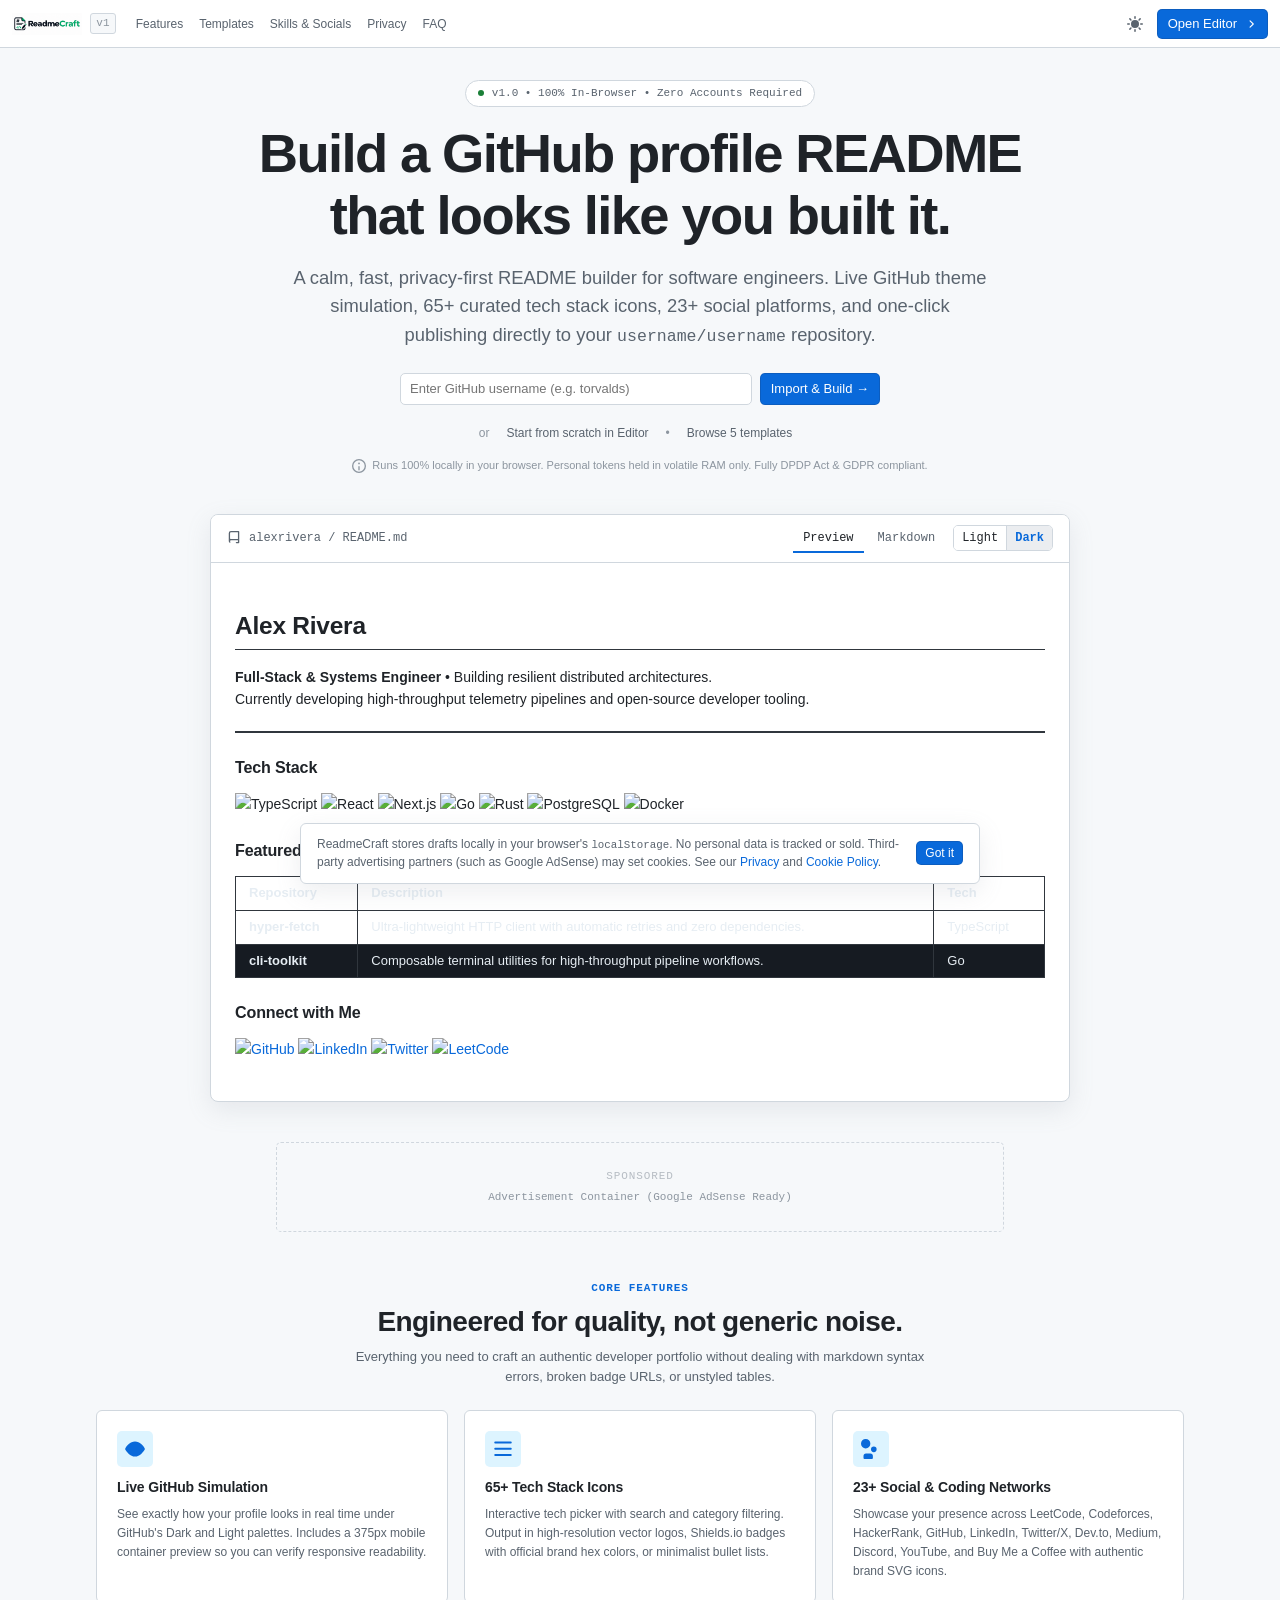
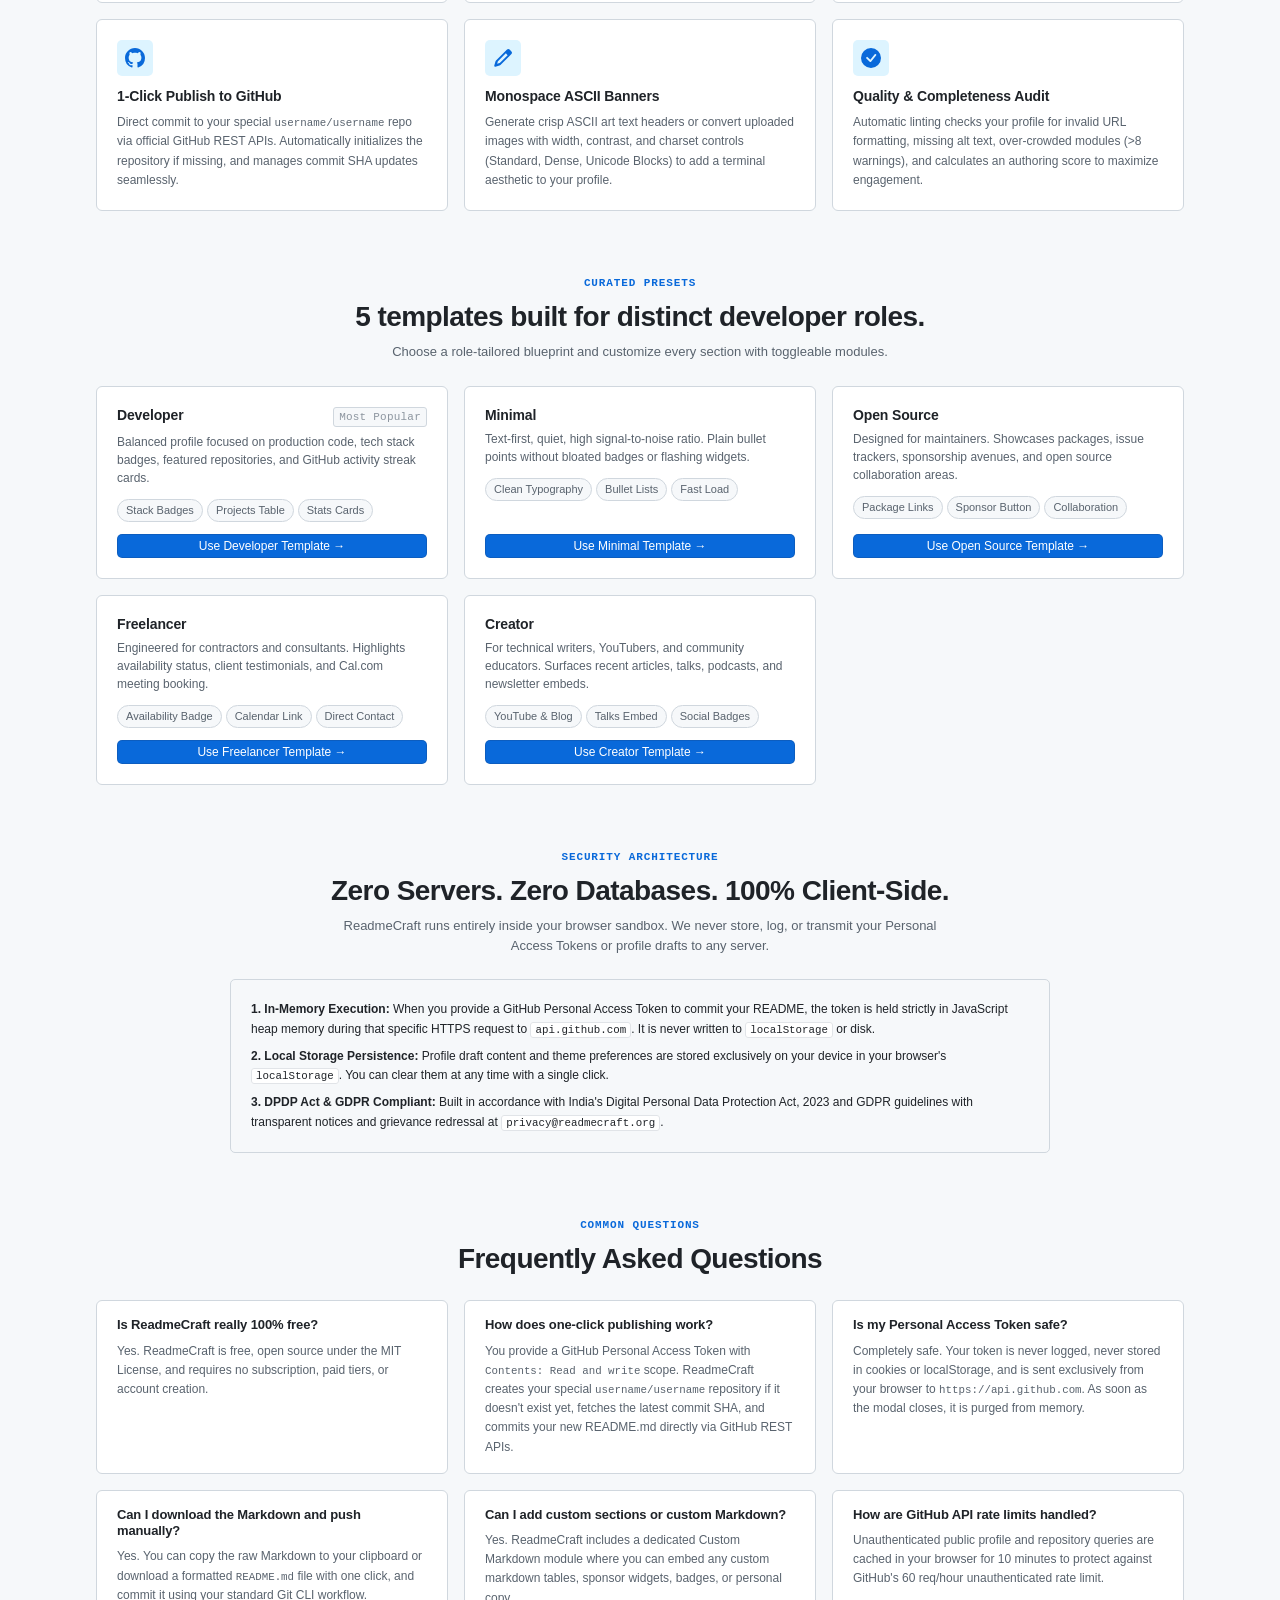
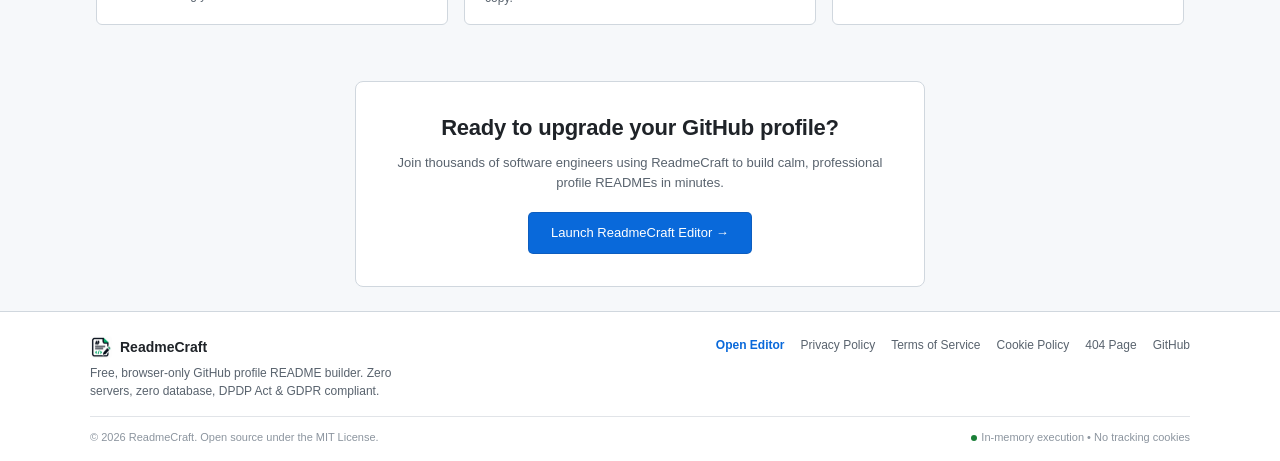
==== index.html @ 421ca91a "feat: add Google AdSense verification meta tag across all pages" ====
<!DOCTYPE html>
<html lang="en" data-theme="system">
<head>
  <meta charset="UTF-8">
  <meta name="viewport" content="width=device-width, initial-scale=1.0">
  <meta http-equiv="Content-Security-Policy" content="default-src 'self'; script-src 'self' 'unsafe-inline' https://www.clarity.ms https://scripts.clarity.ms; style-src 'self' 'unsafe-inline'; img-src 'self' data: https: blob: https://c.clarity.ms; connect-src 'self' https://api.github.com https://*.clarity.ms blob:; worker-src 'self' blob:; media-src 'self' blob:; font-src 'self';">

  <!-- Microsoft Clarity -->
  <script type="text/javascript">
    (function(c,l,a,r,i,t,y){
        c[a]=c[a]||function(){(c[a].q=c[a].q||[]).push(arguments)};
        t=l.createElement(r);t.async=1;t.src="https://www.clarity.ms/tag/"+i;
        y=l.getElementsByTagName(r)[0];y.parentNode.insertBefore(t,y);
    })(window, document, "clarity", "script", "zfzkhpvnlq");
  </script>

  <title>ReadmeCraft — Free GitHub Profile README Builder &amp; Generator</title>
  <meta name="description" content="Build a standout GitHub profile README in minutes. Live GitHub dark/light preview, 65+ tech skill icons, 23+ social platforms, and 1-click publishing to your profile repo.">
  <meta name="keywords" content="github profile readme generator, github profile builder, github readme template, developer portfolio, markdown badges, devicons, open source profile">
  <meta name="author" content="ReadmeCraft">
  <meta name="robots" content="index, follow">
  <link rel="canonical" href="https://readmecraft.github.io/">
  <meta name="google-adsense-account" content="ca-pub-3823765016983877">

  <!-- Open Graph / Facebook -->
  <meta property="og:type" content="website">
  <meta property="og:url" content="https://readmecraft.github.io/">
  <meta property="og:title" content="ReadmeCraft — Free GitHub Profile README Builder &amp; Generator">
  <meta property="og:description" content="Build a standout GitHub profile README in minutes. Live GitHub dark/light preview, 65+ tech skill icons, and 1-click publishing.">
  <meta property="og:image" content="assets/horizontal_lockup_dark.png">
  <meta property="og:site_name" content="ReadmeCraft">

  <!-- Twitter -->
  <meta name="twitter:card" content="summary_large_image">
  <meta name="twitter:title" content="ReadmeCraft — Free GitHub Profile README Builder">
  <meta name="twitter:description" content="Build a standout GitHub profile README in minutes. Live GitHub preview, curated templates, and 1-click publishing.">
  <meta name="twitter:image" content="assets/horizontal_lockup_dark.png">

  <link rel="icon" type="image/png" href="assets/favicon_dark.png" id="app-favicon">
  <link rel="alternate icon" type="image/png" href="assets/favicon_light.png">

  <!-- Stylesheets -->
  <link rel="stylesheet" href="src/styles/tokens.css">
  <link rel="stylesheet" href="src/styles/base.css">
  <link rel="stylesheet" href="src/styles/layout.css">
  <link rel="stylesheet" href="src/styles/components.css">

  <!-- Vendored Libraries (Pinned) -->
  <script src="vendor/marked-15.0.7.min.js"></script>
  <script src="vendor/dompurify-3.2.4.min.js"></script>
</head>
<body>
  <div class="landing-page" id="app">
    <!-- Slim Navigation Bar -->
    <header class="app-header" role="banner">
      <a href="index.html" class="header-brand" aria-label="ReadmeCraft Home">
        <img src="assets/horizontal_lockup_white.png" alt="ReadmeCraft" class="brand-logo brand-logo--light" height="26">
        <img src="assets/horizontal_lockup_dark.png" alt="ReadmeCraft" class="brand-logo brand-logo--dark" height="26">
        <span class="brand-tag">v1</span>
      </a>

      <nav class="landing-nav-links" aria-label="Main Navigation">
        <a href="#features" class="landing-nav-link">Features</a>
        <a href="#templates" class="landing-nav-link">Templates</a>
        <a href="#skills" class="landing-nav-link">Skills &amp; Socials</a>
        <a href="#privacy" class="landing-nav-link">Privacy</a>
        <a href="#faq" class="landing-nav-link">FAQ</a>
      </nav>

      <div class="header-actions" style="margin-left: auto;">
        <!-- Theme Toggle -->
        <button id="theme-toggle" class="btn btn--icon btn--subtle" title="Toggle theme" aria-label="Toggle theme">
          <svg id="theme-icon" width="16" height="16" viewBox="0 0 16 16" fill="currentColor" aria-hidden="true">
            <path d="M8 12a4 4 0 1 0 0-8 4 4 0 0 0 0 8zM8 0a.75.75 0 0 1 .75.75v1.5a.75.75 0 0 1-1.5 0V.75A.75.75 0 0 1 8 0zm0 13a.75.75 0 0 1 .75.75v1.5a.75.75 0 0 1-1.5 0v-1.5A.75.75 0 0 1 8 13zM2.343 2.343a.75.75 0 0 1 1.061 0l1.06 1.061a.75.75 0 0 1-1.06 1.06l-1.06-1.06a.75.75 0 0 1 0-1.06zm9.193 9.193a.75.75 0 0 1 1.06 0l1.061 1.06a.75.75 0 0 1-1.06 1.061l-1.061-1.06a.75.75 0 0 1 0-1.061zM0 8a.75.75 0 0 1 .75-.75h1.5a.75.75 0 0 1 0 1.5H.75A.75.75 0 0 1 0 8zm13 0a.75.75 0 0 1 .75-.75h1.5a.75.75 0 0 1 0 1.5h-1.5A.75.75 0 0 1 13 8zM2.343 13.657a.75.75 0 0 1 0-1.06l1.06-1.061a.75.75 0 1 1 1.062 1.06l-1.061 1.061a.75.75 0 0 1-1.061 0zm9.193-9.193a.75.75 0 0 1 0-1.06l1.06-1.061a.75.75 0 1 1 1.062 1.06l-1.061 1.061a.75.75 0 0 1-1.061 0z"/>
          </svg>
        </button>

        <a href="editor.html" class="btn btn--primary" title="Launch ReadmeCraft builder">
          <span>Open Editor</span>
          <svg width="12" height="12" viewBox="0 0 16 16" fill="currentColor" aria-hidden="true">
            <path d="M6.22 3.22a.75.75 0 0 1 1.06 0l4.25 4.25a.75.75 0 0 1 0 1.06l-4.25 4.25a.751.751 0 0 1-1.042-.018.751.751 0 0 1-.018-1.042L9.94 8 6.22 4.28a.75.75 0 0 1 0-1.06z"/>
          </svg>
        </a>
      </div>
    </header>

    <!-- Hero Section -->
    <main id="hero" class="landing-hero" role="main">
      <div class="landing-pill">
        <span class="status-dot"></span>
        <span>v1.0 &bull; 100% In-Browser &bull; Zero Accounts Required</span>
      </div>

      <h1 class="landing-title">
        Build a GitHub profile README that looks like you built it.
      </h1>

      <p class="landing-subtitle">
        A calm, fast, privacy-first README builder for software engineers. Live GitHub theme simulation, 65+ curated tech stack icons, 23+ social platforms, and one-click publishing directly to your <code>username/username</code> repository.
      </p>

      <div class="landing-hero-actions">
        <form id="landing-import-form" class="landing-import-form" action="editor.html" method="GET">
          <input type="text"
                 id="landing-username-input"
                 name="user"
                 class="form-input"
                 placeholder="Enter GitHub username (e.g. torvalds)"
                 autocomplete="username"
                 spellcheck="false"
                 style="flex: 1;">
          <button type="submit" class="btn btn--primary" style="white-space: nowrap;">
            Import &amp; Build →
          </button>
        </form>

        <div style="display: flex; gap: var(--space-2); align-items: center; margin-top: var(--space-1);">
          <span style="font-size: var(--font-size-xs); color: var(--color-text-muted);">or</span>
          <a href="editor.html" class="btn btn--sm btn--subtle">Start from scratch in Editor</a>
          <span style="font-size: var(--font-size-xs); color: var(--color-text-muted);">&bull;</span>
          <a href="#templates" class="btn btn--sm btn--subtle">Browse 5 templates</a>
        </div>

        <div class="landing-hero-note">
          <svg width="14" height="14" viewBox="0 0 16 16" fill="currentColor" aria-hidden="true">
            <path d="M8 1.5a6.5 6.5 0 1 0 0 13 6.5 6.5 0 0 0 0-13zM0 8a8 8 0 1 1 16 0A8 8 0 0 1 0 8zm9-3a1 1 0 1 1-2 0 1 1 0 0 1 2 0zm-.25 3.75a.75.75 0 0 0-1.5 0v3.5a.75.75 0 0 0 1.5 0v-3.5z"/>
          </svg>
          <span>Runs 100% locally in your browser. Personal tokens held in volatile RAM only. Fully DPDP Act &amp; GDPR compliant.</span>
        </div>
      </div>

      <!-- Live Interactive GitHub Profile Preview Simulation -->
      <div class="landing-preview-wrapper">
        <div class="landing-preview-chrome">
          <div style="display: flex; align-items: center; gap: var(--space-2);">
            <svg width="14" height="14" viewBox="0 0 16 16" fill="currentColor">
              <path d="M2 2.5A2.5 2.5 0 0 1 4.5 0h8.75a.75.75 0 0 1 .75.75v12.5a.75.75 0 0 1-.75.75h-2.5a.75.75 0 0 1 0-1.5h1.75v-2h-8a1 1 0 0 0-.714 1.7.75.75 0 1 1-1.072 1.05A2.495 2.495 0 0 1 2 11.5v-9zm10.5-1h-8a1 1 0 0 0-1 1v6.708A2.486 2.486 0 0 1 4.5 9h8V1.5z"/>
            </svg>
            <span>alexrivera / README.md</span>
          </div>

          <div style="display: flex; align-items: center; gap: var(--space-2);">
            <div class="tabs" role="tablist" style="border-bottom: none;">
              <button id="tab-landing-preview" class="tab-btn active" role="tab" aria-selected="true">Preview</button>
              <button id="tab-landing-raw" class="tab-btn" role="tab" aria-selected="false">Markdown</button>
            </div>
            <div class="btn-group" role="group">
              <button id="btn-landing-light" class="btn btn--sm" title="GitHub Light mode">Light</button>
              <button id="btn-landing-dark" class="btn btn--sm active" title="GitHub Dark mode">Dark</button>
            </div>
          </div>
        </div>

        <div style="padding: var(--space-6);" id="landing-preview-container" class="preview-dark">
          <article id="landing-preview-body" class="markdown-body">
            <!-- Rendered via src/ui/landing.js -->
          </article>
          <textarea id="landing-raw-textarea" class="markdown-source-view" readonly style="display: none; height: 320px;"></textarea>
        </div>
      </div>
    </main>

    <!-- Designated AdSense Slot -->
    <div class="ad-banner-slot" role="complementary" aria-label="Advertisement" id="landing-ad-slot-1">
      <span>Advertisement Container (Google AdSense Ready)</span>
    </div>

    <!-- Features Section -->
    <section id="features" class="landing-section" aria-labelledby="features-title">
      <div class="landing-section-header">
        <span class="landing-section-tag">Core Features</span>
        <h2 id="features-title" class="landing-section-title">Engineered for quality, not generic noise.</h2>
        <p class="landing-section-desc">
          Everything you need to craft an authentic developer portfolio without dealing with markdown syntax errors, broken badge URLs, or unstyled tables.
        </p>
      </div>

      <div class="landing-feature-grid">
        <div class="landing-feature-card">
          <div class="landing-feature-icon">
            <svg width="20" height="20" viewBox="0 0 16 16" fill="currentColor"><path d="M8 2c1.981 0 3.67.992 4.933 2.078 1.27 1.091 2.187 2.345 2.637 3.023a1.62 1.62 0 0 1 0 1.798c-.45.678-1.367 1.932-2.637 3.023C11.67 13.008 9.981 14 8 14c-1.981 0-3.67-.992-4.933-2.078C1.797 10.83.88 9.576.43 8.898a1.62 1.62 0 0 1 0-1.798c.45-.677 1.367-1.931 2.637-3.022C4.33 2.992 6.019 2 8 2zM8 5a3 3 0 1 1 0 6 3 3 0 0 1 0-6z"/></svg>
          </div>
          <h3 class="landing-feature-title">Live GitHub Simulation</h3>
          <p class="landing-feature-desc">See exactly how your profile looks in real time under GitHub's Dark and Light palettes. Includes a 375px mobile container preview so you can verify responsive readability.</p>
        </div>

        <div class="landing-feature-card" id="skills">
          <div class="landing-feature-icon">
            <svg width="20" height="20" viewBox="0 0 16 16" fill="currentColor"><path d="M1 2.75A.75.75 0 0 1 1.75 2h12.5a.75.75 0 0 1 0 1.5H1.75A.75.75 0 0 1 1 2.75zm0 5A.75.75 0 0 1 1.75 7h12.5a.75.75 0 0 1 0 1.5H1.75A.75.75 0 0 1 1 7.75zM1.75 12h12.5a.75.75 0 0 1 0 1.5H1.75a.75.75 0 0 1 0-1.5z"/></svg>
          </div>
          <h3 class="landing-feature-title">65+ Tech Stack Icons</h3>
          <p class="landing-feature-desc">Interactive tech picker with search and category filtering. Output in high-resolution vector logos, Shields.io badges with official brand hex colors, or minimalist bullet lists.</p>
        </div>

        <div class="landing-feature-card">
          <div class="landing-feature-icon">
            <svg width="20" height="20" viewBox="0 0 16 16" fill="currentColor"><path d="M3.75 0a3.75 3.75 0 1 0 0 7.5A3.75 3.75 0 0 0 3.75 0zM10.25 6a2.25 2.25 0 1 0 0 4.5 2.25 2.25 0 0 0 0-4.5zM2 13.5a2 2 0 0 1 2-2h3.5a2 2 0 0 1 2 2v1.75a.75.75 0 0 1-.75.75H2.75a.75.75 0 0 1-.75-.75V13.5z"/></svg>
          </div>
          <h3 class="landing-feature-title">23+ Social &amp; Coding Networks</h3>
          <p class="landing-feature-desc">Showcase your presence across LeetCode, Codeforces, HackerRank, GitHub, LinkedIn, Twitter/X, Dev.to, Medium, Discord, YouTube, and Buy Me a Coffee with authentic brand SVG icons.</p>
        </div>

        <div class="landing-feature-card">
          <div class="landing-feature-icon">
            <svg width="20" height="20" viewBox="0 0 16 16" fill="currentColor"><path d="M8 0c4.42 0 8 3.58 8 8a8.013 8.013 0 0 1-5.45 7.59c-.4.08-.55-.17-.55-.38 0-.27.01-1.13.01-2.2 0-.75-.25-1.23-.54-1.48 1.78-.2 3.65-.88 3.65-3.95 0-.88-.31-1.59-.82-2.15.08-.2.36-1.02-.08-2.12 0 0-.67-.22-2.2.82-.64-.18-1.32-.27-2-.27-.68 0-1.36.09-2 .27-1.53-1.03-2.2-.82-2.2-.82-.44 1.1-.16 1.92-.08 2.12-.51.56-.82 1.28-.82 2.15 0 3.06 1.86 3.75 3.64 3.95-.23.2-.44.55-.51 1.07-.46.21-1.61.55-2.33-.66-.15-.24-.6-.83-1.23-.82-.67.01-.27.38.01.53.34.19.73.9.82 1.13.16.45.68 1.31 2.69.94 0 .67.01 1.3.01 1.49 0 .21-.15.45-.55.38A7.995 7.995 0 0 1 0 8c0-4.42 3.58-8 8-8z"/></svg>
          </div>
          <h3 class="landing-feature-title">1-Click Publish to GitHub</h3>
          <p class="landing-feature-desc">Direct commit to your special <code>username/username</code> repo via official GitHub REST APIs. Automatically initializes the repository if missing, and manages commit SHA updates seamlessly.</p>
        </div>

        <div class="landing-feature-card">
          <div class="landing-feature-icon">
            <svg width="20" height="20" viewBox="0 0 16 16" fill="currentColor"><path d="M11.013 1.427a1.75 1.75 0 0 1 2.474 0l1.086 1.086a1.75 1.75 0 0 1 0 2.474l-8.61 8.61c-.21.21-.47.364-.756.445l-3.251.93a.75.75 0 0 1-.927-.928l.929-3.25a1.75 1.75 0 0 1 .445-.758l8.61-8.61zM10.28 4.28L3.97 10.59a.25.25 0 0 0-.064.108l-.558 1.953 1.953-.558a.249.249 0 0 0 .108-.064l6.31-6.31-1.44-1.44z"/></svg>
          </div>
          <h3 class="landing-feature-title">Monospace ASCII Banners</h3>
          <p class="landing-feature-desc">Generate crisp ASCII art text headers or convert uploaded images with width, contrast, and charset controls (Standard, Dense, Unicode Blocks) to add a terminal aesthetic to your profile.</p>
        </div>

        <div class="landing-feature-card">
          <div class="landing-feature-icon">
            <svg width="20" height="20" viewBox="0 0 16 16" fill="currentColor"><path d="M16 8A8 8 0 1 1 0 8a8 8 0 0 1 16 0zm-3.97-3.03a.75.75 0 0 0-1.08.022L7.477 9.417 5.384 7.323a.75.75 0 0 0-1.06 1.06L6.97 11.03a.75.75 0 0 0 1.079-.02l3.992-4.99a.75.75 0 0 0-.01-1.05z"/></svg>
          </div>
          <h3 class="landing-feature-title">Quality &amp; Completeness Audit</h3>
          <p class="landing-feature-desc">Automatic linting checks your profile for invalid URL formatting, missing alt text, over-crowded modules (&gt;8 warnings), and calculates an authoring score to maximize engagement.</p>
        </div>
      </div>
    </section>

    <!-- Templates Showcase Section -->
    <section id="templates" class="landing-section" aria-labelledby="templates-title">
      <div class="landing-section-header">
        <span class="landing-section-tag">Curated Presets</span>
        <h2 id="templates-title" class="landing-section-title">5 templates built for distinct developer roles.</h2>
        <p class="landing-section-desc">
          Choose a role-tailored blueprint and customize every section with toggleable modules.
        </p>
      </div>

      <div class="landing-template-grid">
        <div class="landing-template-card">
          <div>
            <div style="display: flex; justify-content: space-between; align-items: baseline;">
              <h3 style="font-size: var(--font-size-base); font-weight: 600;">Developer</h3>
              <span class="brand-tag">Most Popular</span>
            </div>
            <p style="font-size: var(--font-size-xs); color: var(--color-text-secondary); margin-top: 6px;">
              Balanced profile focused on production code, tech stack badges, featured repositories, and GitHub activity streak cards.
            </p>
          </div>
          <div class="landing-template-tags">
            <span class="skill-cat-chip">Stack Badges</span>
            <span class="skill-cat-chip">Projects Table</span>
            <span class="skill-cat-chip">Stats Cards</span>
          </div>
          <button type="button" class="btn btn--sm btn--primary btn-use-template" data-template="developer" style="margin-top: auto;">
            Use Developer Template →
          </button>
        </div>

        <div class="landing-template-card">
          <div>
            <h3 style="font-size: var(--font-size-base); font-weight: 600;">Minimal</h3>
            <p style="font-size: var(--font-size-xs); color: var(--color-text-secondary); margin-top: 6px;">
              Text-first, quiet, high signal-to-noise ratio. Plain bullet points without bloated badges or flashing widgets.
            </p>
          </div>
          <div class="landing-template-tags">
            <span class="skill-cat-chip">Clean Typography</span>
            <span class="skill-cat-chip">Bullet Lists</span>
            <span class="skill-cat-chip">Fast Load</span>
          </div>
          <button type="button" class="btn btn--sm btn--primary btn-use-template" data-template="minimal" style="margin-top: auto;">
            Use Minimal Template →
          </button>
        </div>

        <div class="landing-template-card">
          <div>
            <h3 style="font-size: var(--font-size-base); font-weight: 600;">Open Source</h3>
            <p style="font-size: var(--font-size-xs); color: var(--color-text-secondary); margin-top: 6px;">
              Designed for maintainers. Showcases packages, issue trackers, sponsorship avenues, and open source collaboration areas.
            </p>
          </div>
          <div class="landing-template-tags">
            <span class="skill-cat-chip">Package Links</span>
            <span class="skill-cat-chip">Sponsor Button</span>
            <span class="skill-cat-chip">Collaboration</span>
          </div>
          <button type="button" class="btn btn--sm btn--primary btn-use-template" data-template="open_source" style="margin-top: auto;">
            Use Open Source Template →
          </button>
        </div>

        <div class="landing-template-card">
          <div>
            <h3 style="font-size: var(--font-size-base); font-weight: 600;">Freelancer</h3>
            <p style="font-size: var(--font-size-xs); color: var(--color-text-secondary); margin-top: 6px;">
              Engineered for contractors and consultants. Highlights availability status, client testimonials, and Cal.com meeting booking.
            </p>
          </div>
          <div class="landing-template-tags">
            <span class="skill-cat-chip">Availability Badge</span>
            <span class="skill-cat-chip">Calendar Link</span>
            <span class="skill-cat-chip">Direct Contact</span>
          </div>
          <button type="button" class="btn btn--sm btn--primary btn-use-template" data-template="freelancer" style="margin-top: auto;">
            Use Freelancer Template →
          </button>
        </div>

        <div class="landing-template-card">
          <div>
            <h3 style="font-size: var(--font-size-base); font-weight: 600;">Creator</h3>
            <p style="font-size: var(--font-size-xs); color: var(--color-text-secondary); margin-top: 6px;">
              For technical writers, YouTubers, and community educators. Surfaces recent articles, talks, podcasts, and newsletter embeds.
            </p>
          </div>
          <div class="landing-template-tags">
            <span class="skill-cat-chip">YouTube &amp; Blog</span>
            <span class="skill-cat-chip">Talks Embed</span>
            <span class="skill-cat-chip">Social Badges</span>
          </div>
          <button type="button" class="btn btn--sm btn--primary btn-use-template" data-template="creator" style="margin-top: auto;">
            Use Creator Template →
          </button>
        </div>
      </div>
    </section>

    <!-- Architecture & Privacy Section -->
    <section id="privacy" class="landing-section" aria-labelledby="privacy-arch-title">
      <div class="landing-section-header">
        <span class="landing-section-tag">Security Architecture</span>
        <h2 id="privacy-arch-title" class="landing-section-title">Zero Servers. Zero Databases. 100% Client-Side.</h2>
        <p class="landing-section-desc">
          ReadmeCraft runs entirely inside your browser sandbox. We never store, log, or transmit your Personal Access Tokens or profile drafts to any server.
        </p>
      </div>

      <div class="security-note" style="max-width: 820px; margin: 0 auto; padding: var(--space-5); line-height: 1.6; font-size: var(--font-size-xs);">
        <p><strong>1. In-Memory Execution:</strong> When you provide a GitHub Personal Access Token to commit your README, the token is held strictly in JavaScript heap memory during that specific HTTPS request to <code>api.github.com</code>. It is never written to <code>localStorage</code> or disk.</p>
        <p style="margin-top: var(--space-2);"><strong>2. Local Storage Persistence:</strong> Profile draft content and theme preferences are stored exclusively on your device in your browser's <code>localStorage</code>. You can clear them at any time with a single click.</p>
        <p style="margin-top: var(--space-2);"><strong>3. DPDP Act &amp; GDPR Compliant:</strong> Built in accordance with India's Digital Personal Data Protection Act, 2023 and GDPR guidelines with transparent notices and grievance redressal at <code>privacy@readmecraft.org</code>.</p>
      </div>
    </section>

    <!-- FAQ Section -->
    <section id="faq" class="landing-section" aria-labelledby="faq-title">
      <div class="landing-section-header">
        <span class="landing-section-tag">Common Questions</span>
        <h2 id="faq-title" class="landing-section-title">Frequently Asked Questions</h2>
      </div>

      <div class="landing-faq-grid">
        <div class="landing-faq-item">
          <h3 class="landing-faq-q">Is ReadmeCraft really 100% free?</h3>
          <p class="landing-faq-a">Yes. ReadmeCraft is free, open source under the MIT License, and requires no subscription, paid tiers, or account creation.</p>
        </div>

        <div class="landing-faq-item">
          <h3 class="landing-faq-q">How does one-click publishing work?</h3>
          <p class="landing-faq-a">You provide a GitHub Personal Access Token with <code>Contents: Read and write</code> scope. ReadmeCraft creates your special <code>username/username</code> repository if it doesn't exist yet, fetches the latest commit SHA, and commits your new README.md directly via GitHub REST APIs.</p>
        </div>

        <div class="landing-faq-item">
          <h3 class="landing-faq-q">Is my Personal Access Token safe?</h3>
          <p class="landing-faq-a">Completely safe. Your token is never logged, never stored in cookies or localStorage, and is sent exclusively from your browser to <code>https://api.github.com</code>. As soon as the modal closes, it is purged from memory.</p>
        </div>

        <div class="landing-faq-item">
          <h3 class="landing-faq-q">Can I download the Markdown and push manually?</h3>
          <p class="landing-faq-a">Yes. You can copy the raw Markdown to your clipboard or download a formatted <code>README.md</code> file with one click, and commit it using your standard Git CLI workflow.</p>
        </div>

        <div class="landing-faq-item">
          <h3 class="landing-faq-q">Can I add custom sections or custom Markdown?</h3>
          <p class="landing-faq-a">Yes. ReadmeCraft includes a dedicated Custom Markdown module where you can embed any custom markdown tables, sponsor widgets, badges, or personal copy.</p>
        </div>

        <div class="landing-faq-item">
          <h3 class="landing-faq-q">How are GitHub API rate limits handled?</h3>
          <p class="landing-faq-a">Unauthenticated public profile and repository queries are cached in your browser for 10 minutes to protect against GitHub's 60 req/hour unauthenticated rate limit.</p>
        </div>
      </div>
    </section>

    <!-- Final Call to Action Banner -->
    <div class="landing-cta-banner">
      <h2 style="font-size: var(--font-size-xl); font-weight: 700; color: var(--color-text-primary);">Ready to upgrade your GitHub profile?</h2>
      <p style="font-size: var(--font-size-sm); color: var(--color-text-secondary); max-width: 520px;">
        Join thousands of software engineers using ReadmeCraft to build calm, professional profile READMEs in minutes.
      </p>
      <a href="editor.html" class="btn btn--primary" style="padding: 10px 22px; font-size: var(--font-size-sm); margin-top: var(--space-2);">
        Launch ReadmeCraft Editor →
      </a>
    </div>

    <!-- App Footer -->
    <footer class="app-footer" role="contentinfo">
      <div class="footer-inner">
        <div class="footer-col">
          <div style="display: flex; align-items: center; gap: 8px;">
            <img src="assets/icon_white.png" alt="ReadmeCraft" width="22" height="22" style="border-radius: 4px;">
            <span style="font-weight: 600; font-size: 14px; color: var(--color-text-primary);">ReadmeCraft</span>
          </div>
          <p style="font-size: 12px; color: var(--color-text-secondary); margin-top: 6px;">
            Free, browser-only GitHub profile README builder. Zero servers, zero database, DPDP Act &amp; GDPR compliant.
          </p>
        </div>
        <div class="footer-links">
          <a href="editor.html" style="font-weight: 600; color: var(--color-accent);">Open Editor</a>
          <a href="privacy.html">Privacy Policy</a>
          <a href="terms.html">Terms of Service</a>
          <a href="cookies.html">Cookie Policy</a>
          <a href="404.html">404 Page</a>
          <a href="https://github.com/ReadmeCraft" target="_blank" rel="noopener noreferrer">GitHub</a>
        </div>
      </div>
      <div class="footer-bottom">
        <span>&copy; <span id="landing-copyright-year">2026</span> ReadmeCraft. Open source under the MIT License.</span>
        <span style="display: inline-flex; align-items: center; gap: 4px;">
          <span class="status-dot"></span> In-memory execution &bull; No tracking cookies
        </span>
      </div>
    </footer>

    <!-- Cookie & DPDP Consent Banner -->
    <aside id="cookie-consent-banner" class="cookie-consent-banner" role="region" aria-label="Privacy and Storage Notice" style="display: none;">
      <div class="cookie-consent-text">
        ReadmeCraft stores drafts locally in your browser's <code>localStorage</code>. No personal data is tracked or sold. Third-party advertising partners (such as Google AdSense) may set cookies. See our <a href="privacy.html" target="_blank" rel="noopener">Privacy</a> and <a href="cookies.html" target="_blank" rel="noopener">Cookie Policy</a>.
      </div>
      <div class="cookie-consent-actions">
        <button id="btn-cookie-accept" class="btn btn--sm btn--primary">Got it</button>
      </div>
    </aside>
  </div>

  <!-- Landing Page Script Bootstrap -->
  <script type="module" src="src/ui/landing.js?v=1.0.3"></script>
</body>
</html>
---- src/styles/tokens.css ----
/**
 * ReadmeCraft — Design Tokens
 * Grounded in developer tooling aesthetics: authentic GitHub neutral palette,
 * 4/8px spatial rhythm, system + monospace typography, and restrained accents.
 */

:root {
  /* Surface & Canvas (Light Mode) */
  --color-bg-canvas: #f6f8fa;
  --color-bg-surface: #ffffff;
  --color-bg-subtle: #f6f8fa;
  --color-bg-inset: #f1f3f5;
  --color-bg-hover: #f3f4f6;
  --color-bg-active: #ebedf0;

  /* Borders & Dividers */
  --color-border-default: #d0d7de;
  --color-border-muted: #e1e4e8;
  --color-border-subtle: rgba(27, 31, 36, 0.08);

  /* Typography Colors */
  --color-text-primary: #1f2328;
  --color-text-secondary: #59636e;
  --color-text-muted: #8c959f;
  --color-text-inverse: #ffffff;

  /* Accent & Interactive (GitHub Royal Blue) */
  --color-accent: #0969da;
  --color-accent-hover: #0856b3;
  --color-accent-subtle: #ddf4ff;
  --color-accent-fg: #0969da;

  /* Status Colors */
  --color-success: #1a7f37;
  --color-success-subtle: #dafbe1;
  --color-success-border: #4ac26b;
  --color-warning: #9a6700;
  --color-warning-subtle: #fff8c5;
  --color-warning-border: #d4a72c;
  --color-danger: #cf222e;
  --color-danger-subtle: #ffebe9;
  --color-danger-border: #ff8182;

  --color-focus-ring: #0969da;

  /* GitHub Profile Preview Tokens (Light) */
  --gh-preview-bg: #ffffff;
  --gh-preview-border: #d0d7de;
  --gh-preview-text: #1f2328;
  --gh-preview-code-bg: #f6f8fa;
  --gh-preview-blockquote: #59636e;
  --gh-preview-blockquote-border: #d0d7de;

  /* Typography Stack */
  --font-sans: -apple-system, BlinkMacSystemFont, "Segoe UI", "Noto Sans", Helvetica, Arial, sans-serif;
  --font-mono: ui-monospace, SFMono-Regular, "SF Mono", "JetBrains Mono", Menlo, Consolas, monospace;

  --font-size-2xs: 0.6875rem; /* 11px */
  --font-size-xs: 0.75rem;     /* 12px */
  --font-size-sm: 0.8125rem;   /* 13px */
  --font-size-base: 0.875rem;  /* 14px */
  --font-size-md: 1rem;        /* 16px */
  --font-size-lg: 1.125rem;    /* 18px */
  --font-size-xl: 1.375rem;    /* 22px */
  --font-size-2xl: 1.75rem;    /* 28px */

  --font-weight-normal: 400;
  --font-weight-medium: 500;
  --font-weight-semibold: 600;
  --font-weight-bold: 700;

  --line-height-tight: 1.25;
  --line-height-normal: 1.5;
  --line-height-relaxed: 1.6;

  /* Spacing Scale (4/8px base) */
  --space-0: 0;
  --space-1: 4px;
  --space-2: 8px;
  --space-3: 12px;
  --space-4: 16px;
  --space-5: 20px;
  --space-6: 24px;
  --space-8: 32px;
  --space-10: 40px;
  --space-12: 48px;

  /* Radii (Small, crisp, geometric) */
  --radius-xs: 3px;
  --radius-sm: 5px;
  --radius-md: 6px;
  --radius-lg: 8px;
  --radius-full: 9999px;

  /* Shadows (Restrained hairline elevation) */
  --shadow-sm: 0 1px 2px rgba(27, 31, 36, 0.04);
  --shadow-md: 0 3px 6px rgba(140, 149, 159, 0.12);
  --shadow-lg: 0 8px 24px rgba(140, 149, 159, 0.16);

  /* Transitions */
  --duration-fast: 120ms;
  --duration-normal: 180ms;
  --ease-default: cubic-bezier(0.16, 1, 0.3, 1);

  /* Layout Dimensions */
  --header-height: 48px;
  --sidebar-width: 270px;
  --mobile-tab-height: 52px;
}

/* Dark Theme Tokens (Default developer setting) */
[data-theme="dark"] {
  --color-bg-canvas: #090d13;
  --color-bg-surface: #0d1117;
  --color-bg-subtle: #161b22;
  --color-bg-inset: #010409;
  --color-bg-hover: #1c2129;
  --color-bg-active: #262c36;

  --color-border-default: #30363d;
  --color-border-muted: #21262d;
  --color-border-subtle: rgba(240, 246, 252, 0.08);

  --color-text-primary: #e6edf3;
  --color-text-secondary: #8b949e;
  --color-text-muted: #6e7681;
  --color-text-inverse: #0d1117;

  --color-accent: #2f81f7;
  --color-accent-hover: #58a6ff;
  --color-accent-subtle: rgba(56, 139, 253, 0.12);
  --color-accent-fg: #58a6ff;

  --color-success: #238636;
  --color-success-subtle: rgba(46, 160, 67, 0.12);
  --color-success-border: #3fb950;
  --color-warning: #bb8009;
  --color-warning-subtle: rgba(187, 128, 9, 0.12);
  --color-warning-border: #d29922;
  --color-danger: #f85149;
  --color-danger-subtle: rgba(248, 81, 73, 0.12);
  --color-danger-border: #f85149;

  --color-focus-ring: #2f81f7;

  /* GitHub Profile Preview Tokens (Dark) */
  --gh-preview-bg: #0d1117;
  --gh-preview-border: #30363d;
  --gh-preview-text: #e6edf3;
  --gh-preview-code-bg: #161b22;
  --gh-preview-blockquote: #8b949e;
  --gh-preview-blockquote-border: #30363d;

  --shadow-sm: 0 1px 2px rgba(0, 0, 0, 0.4);
  --shadow-md: 0 4px 12px rgba(0, 0, 0, 0.45);
  --shadow-lg: 0 12px 28px rgba(0, 0, 0, 0.6);
}

@media (prefers-color-scheme: dark) {
  :root:not([data-theme="light"]) {
    --color-bg-canvas: #090d13;
    --color-bg-surface: #0d1117;
    --color-bg-subtle: #161b22;
    --color-bg-inset: #010409;
    --color-bg-hover: #1c2129;
    --color-bg-active: #262c36;

    --color-border-default: #30363d;
    --color-border-muted: #21262d;
    --color-border-subtle: rgba(240, 246, 252, 0.08);

    --color-text-primary: #e6edf3;
    --color-text-secondary: #8b949e;
    --color-text-muted: #6e7681;
    --color-text-inverse: #0d1117;

    --color-accent: #2f81f7;
    --color-accent-hover: #58a6ff;
    --color-accent-subtle: rgba(56, 139, 253, 0.12);
    --color-accent-fg: #58a6ff;

    --color-success: #238636;
    --color-success-subtle: rgba(46, 160, 67, 0.12);
    --color-success-border: #3fb950;
    --color-warning: #bb8009;
    --color-warning-subtle: rgba(187, 128, 9, 0.12);
    --color-warning-border: #d29922;
    --color-danger: #f85149;
    --color-danger-subtle: rgba(248, 81, 73, 0.12);
    --color-danger-border: #f85149;

    --color-focus-ring: #2f81f7;

    --gh-preview-bg: #0d1117;
    --gh-preview-border: #30363d;
    --gh-preview-text: #e6edf3;
    --gh-preview-code-bg: #161b22;
    --gh-preview-blockquote: #8b949e;
    --gh-preview-blockquote-border: #30363d;

    --shadow-sm: 0 1px 2px rgba(0, 0, 0, 0.4);
    --shadow-md: 0 4px 12px rgba(0, 0, 0, 0.45);
    --shadow-lg: 0 12px 28px rgba(0, 0, 0, 0.6);
  }
}
---- src/styles/base.css ----
/**
 * ReadmeCraft — Base Styles & Resets
 */

*,
*::before,
*::after {
  box-sizing: border-box;
  margin: 0;
  padding: 0;
}

html {
  font-size: 16px;
  -webkit-text-size-adjust: 100%;
  text-rendering: optimizeLegibility;
  -webkit-font-smoothing: antialiased;
  -moz-osx-font-smoothing: grayscale;
}

body {
  font-family: var(--font-sans);
  font-size: var(--font-size-base);
  line-height: var(--line-height-normal);
  color: var(--color-text-primary);
  background-color: var(--color-bg-canvas);
  min-height: 100vh;
  display: flex;
  flex-direction: column;
  overflow-x: hidden;
  font-variant-numeric: tabular-nums;
}

/* Reduced Motion Support */
@media (prefers-reduced-motion: reduce) {
  *,
  *::before,
  *::after {
    animation-duration: 0.01ms !important;
    animation-iteration-count: 1 !important;
    transition-duration: 0.01ms !important;
    scroll-behavior: auto !important;
  }
}

/* Accessible Focus States */
:focus {
  outline: none;
}

:focus-visible {
  outline: 2px solid var(--color-focus-ring);
  outline-offset: 1px;
}

/* Typography Defaults */
h1, h2, h3, h4, h5, h6 {
  font-weight: var(--font-weight-semibold);
  line-height: var(--line-height-tight);
  color: var(--color-text-primary);
  letter-spacing: -0.01em;
}

h1 { font-size: var(--font-size-xl); }
h2 { font-size: var(--font-size-lg); }
h3 { font-size: var(--font-size-md); }
h4 { font-size: var(--font-size-base); }

p {
  color: var(--color-text-primary);
}

small {
  font-size: var(--font-size-xs);
  color: var(--color-text-secondary);
}

a {
  color: var(--color-accent);
  text-decoration: none;
}

a:hover {
  text-decoration: underline;
}

code, pre, kbd, samp {
  font-family: var(--font-mono);
  font-size: 0.9em;
}

button, input, select, textarea {
  font: inherit;
  color: inherit;
}

button {
  background: none;
  border: none;
  cursor: pointer;
}

button:disabled {
  cursor: not-allowed;
  opacity: 0.45;
}

svg {
  display: inline-block;
  vertical-align: middle;
  flex-shrink: 0;
}

/* Scrollbars */
::-webkit-scrollbar {
  width: 6px;
  height: 6px;
}

::-webkit-scrollbar-track {
  background: transparent;
}

::-webkit-scrollbar-thumb {
  background-color: var(--color-border-default);
  border-radius: var(--radius-full);
}

::-webkit-scrollbar-thumb:hover {
  background-color: var(--color-text-muted);
}
---- src/styles/layout.css ----
/**
 * Application Layout for ReadmeCraft
 * 3-Pane Workbench Architecture: Modules | Editor | GitHub Simulator
 * Responsive down to 375px mobile viewport with dedicated tab bar.
 */

.app-root {
  display: flex;
  flex-direction: column;
  min-height: 100vh;
  height: 100vh;
  overflow: hidden;
  background-color: var(--color-bg-canvas);
}

/* ==========================================================================
   Header Command Bar
   ========================================================================== */

.app-header {
  height: var(--header-height);
  border-bottom: 1px solid var(--color-border-default);
  background-color: var(--color-bg-surface);
  display: flex;
  align-items: center;
  justify-content: space-between;
  padding: 0 var(--space-3);
  z-index: 20;
  flex-shrink: 0;
  gap: var(--space-2);
}

.header-brand {
  display: flex;
  align-items: center;
  gap: var(--space-2);
  text-decoration: none;
  color: var(--color-text-primary);
  user-select: none;
}

.brand-logo {
  height: 22px;
  width: auto;
  display: block;
  object-fit: contain;
}

/* Light / Dark Logo Switching */
.brand-logo--light {
  display: block;
}
.brand-logo--dark {
  display: none;
}

[data-theme="dark"] .brand-logo--light {
  display: none;
}
[data-theme="dark"] .brand-logo--dark {
  display: block;
}

@media (prefers-color-scheme: dark) {
  :root:not([data-theme="light"]) .brand-logo--light {
    display: none;
  }
  :root:not([data-theme="light"]) .brand-logo--dark {
    display: block;
  }
}

.brand-tag {
  font-size: var(--font-size-2xs);
  padding: 1px 5px;
  background-color: var(--color-bg-subtle);
  border: 1px solid var(--color-border-default);
  border-radius: var(--radius-xs);
  color: var(--color-text-muted);
  font-family: var(--font-mono);
  font-weight: var(--font-weight-medium);
  letter-spacing: 0.02em;
}

.header-controls {
  display: flex;
  align-items: center;
  gap: var(--space-2);
}

.header-actions {
  display: flex;
  align-items: center;
  gap: var(--space-2);
}

/* Status indicator dot */
.status-indicator {
  display: inline-flex;
  align-items: center;
  gap: 5px;
  font-size: var(--font-size-2xs);
  font-family: var(--font-mono);
  color: var(--color-text-secondary);
}

.status-dot {
  width: 6px;
  height: 6px;
  border-radius: 50%;
  background-color: var(--color-success);
}

/* ==========================================================================
   Intro / Landing View
   ========================================================================== */

.intro-screen {
  flex: 1;
  display: flex;
  align-items: center;
  justify-content: center;
  padding: var(--space-6);
  background-color: var(--color-bg-canvas);
  overflow-y: auto;
}

.intro-card {
  max-width: 620px;
  width: 100%;
  background-color: var(--color-bg-surface);
  border: 1px solid var(--color-border-default);
  border-radius: var(--radius-lg);
  padding: var(--space-8);
  box-shadow: var(--shadow-sm);
  display: flex;
  flex-direction: column;
  gap: var(--space-5);
}

.intro-header {
  display: flex;
  flex-direction: column;
  gap: var(--space-2);
}

.intro-title {
  font-size: var(--font-size-xl);
  font-weight: var(--font-weight-semibold);
  letter-spacing: -0.02em;
  color: var(--color-text-primary);
  line-height: 1.3;
}

.intro-description {
  color: var(--color-text-secondary);
  font-size: var(--font-size-base);
  line-height: var(--line-height-normal);
}

.intro-form {
  display: flex;
  flex-direction: column;
  gap: var(--space-4);
  padding-top: var(--space-4);
  border-top: 1px solid var(--color-border-muted);
}

.intro-preset-grid {
  display: grid;
  grid-template-columns: repeat(auto-fill, minmax(110px, 1fr));
  gap: var(--space-2);
}

.intro-footer-note {
  font-size: var(--font-size-xs);
  color: var(--color-text-muted);
  display: flex;
  align-items: center;
  gap: var(--space-1);
}

/* ==========================================================================
   3-Column Main Workspace
   ========================================================================== */

.workspace {
  flex: 1;
  display: grid;
  grid-template-columns: var(--sidebar-width) minmax(360px, 1fr) minmax(420px, 1.25fr);
  overflow: hidden;
  position: relative;
  background-color: var(--color-bg-canvas);
}

/* Left Pane: Module Navigation */
.pane-modules {
  border-right: 1px solid var(--color-border-default);
  background-color: var(--color-bg-surface);
  display: flex;
  flex-direction: column;
  height: 100%;
  overflow: hidden;
}

.pane-header {
  height: 42px;
  padding: 0 var(--space-3);
  border-bottom: 1px solid var(--color-border-default);
  display: flex;
  align-items: center;
  justify-content: space-between;
  background-color: var(--color-bg-surface);
  flex-shrink: 0;
}

.pane-title {
  font-size: var(--font-size-2xs);
  font-weight: var(--font-weight-semibold);
  text-transform: uppercase;
  letter-spacing: 0.05em;
  color: var(--color-text-muted);
  font-family: var(--font-mono);
}

.pane-body {
  flex: 1;
  overflow-y: auto;
  padding: var(--space-2);
  display: flex;
  flex-direction: column;
  gap: 2px;
}

.pane-footer {
  padding: var(--space-3);
  border-top: 1px solid var(--color-border-default);
  background-color: var(--color-bg-surface);
  display: flex;
  flex-direction: column;
  gap: var(--space-2);
  flex-shrink: 0;
}

/* Center Pane: Active Module Form Editor */
.pane-editor {
  border-right: 1px solid var(--color-border-default);
  background-color: var(--color-bg-canvas);
  display: flex;
  flex-direction: column;
  height: 100%;
  overflow: hidden;
}

.editor-header {
  height: 42px;
  padding: 0 var(--space-4);
  border-bottom: 1px solid var(--color-border-default);
  display: flex;
  align-items: center;
  justify-content: space-between;
  background-color: var(--color-bg-surface);
  flex-shrink: 0;
}

.editor-body {
  flex: 1;
  overflow-y: auto;
  padding: var(--space-5);
  display: flex;
  flex-direction: column;
  gap: var(--space-4);
  max-width: 680px;
}

/* Right Pane: Live GitHub Simulator Preview */
.pane-preview {
  background-color: var(--color-bg-canvas);
  display: flex;
  flex-direction: column;
  height: 100%;
  overflow: hidden;
}

.preview-toolbar {
  height: 42px;
  padding: 0 var(--space-3);
  border-bottom: 1px solid var(--color-border-default);
  background-color: var(--color-bg-surface);
  display: flex;
  align-items: center;
  justify-content: space-between;
  gap: var(--space-2);
  flex-shrink: 0;
}

.preview-viewport {
  flex: 1;
  overflow-y: auto;
  padding: var(--space-5);
  display: flex;
  justify-content: center;
  background-color: var(--color-bg-canvas);
}

.preview-container {
  width: 100%;
  max-width: 880px;
  background-color: var(--gh-preview-bg);
  border: 1px solid var(--gh-preview-border);
  border-radius: var(--radius-md);
  box-shadow: var(--shadow-sm);
  padding: var(--space-6);
  min-height: 100%;
  transition: max-width var(--duration-fast) var(--ease-default);
  position: relative;
}

.preview-container--mobile {
  max-width: 375px;
}

/* Profile header bar simulation inside preview */
.preview-profile-chrome {
  display: flex;
  align-items: center;
  gap: var(--space-2);
  padding-bottom: var(--space-3);
  margin-bottom: var(--space-4);
  border-bottom: 1px solid var(--gh-preview-border);
  font-size: var(--font-size-xs);
  color: var(--color-text-muted);
  font-family: var(--font-mono);
}

/* ==========================================================================
   Mobile Bottom Navigation (<900px)
   ========================================================================== */

.mobile-nav {
  display: none;
  height: var(--mobile-tab-height);
  border-top: 1px solid var(--color-border-default);
  background-color: var(--color-bg-surface);
  flex-shrink: 0;
  z-index: 30;
}

.mobile-nav-btn {
  flex: 1;
  display: flex;
  flex-direction: column;
  align-items: center;
  justify-content: center;
  gap: 2px;
  font-size: var(--font-size-2xs);
  font-family: var(--font-mono);
  color: var(--color-text-secondary);
  border: none;
  background: none;
  padding: var(--space-1);
}

.mobile-nav-btn.active {
  color: var(--color-accent);
  font-weight: var(--font-weight-semibold);
}

/* ==========================================================================
   Footer Component
   ========================================================================== */

.app-footer {
  border-top: 1px solid var(--color-border-default);
  background-color: var(--color-bg-surface);
  padding: var(--space-6) var(--space-4) var(--space-4);
  color: var(--color-text-secondary);
  font-size: var(--font-size-xs);
  flex-shrink: 0;
  width: 100%;
}

.footer-inner {
  max-width: 1100px;
  margin: 0 auto;
  display: flex;
  justify-content: space-between;
  align-items: flex-start;
  flex-wrap: wrap;
  gap: var(--space-4);
  padding-bottom: var(--space-4);
}

.footer-col {
  max-width: 340px;
}

.footer-links {
  display: flex;
  flex-wrap: wrap;
  gap: var(--space-3) var(--space-4);
  align-items: center;
}

.footer-links a {
  color: var(--color-text-secondary);
  text-decoration: none;
  font-size: var(--font-size-xs);
  transition: color var(--duration-fast) var(--ease-default);
}

.footer-links a:hover,
.footer-links a.active {
  color: var(--color-accent);
  text-decoration: underline;
}

.footer-bottom {
  max-width: 1100px;
  margin: 0 auto;
  padding-top: var(--space-3);
  border-top: 1px solid var(--color-border-muted);
  display: flex;
  justify-content: space-between;
  align-items: center;
  flex-wrap: wrap;
  gap: var(--space-2);
  font-size: var(--font-size-2xs);
  color: var(--color-text-muted);
}

/* ==========================================================================
   Cookie & DPDP Consent Banner
   ========================================================================== */

.cookie-consent-banner {
  position: fixed;
  bottom: var(--space-4);
  left: 50%;
  transform: translateX(-50%);
  width: calc(100% - 32px);
  max-width: 680px;
  background-color: var(--color-bg-surface);
  border: 1px solid var(--color-border-default);
  border-radius: var(--radius-md);
  box-shadow: var(--shadow-lg);
  padding: var(--space-3) var(--space-4);
  z-index: 1000;
  display: flex;
  align-items: center;
  justify-content: space-between;
  gap: var(--space-3);
  font-size: var(--font-size-xs);
  line-height: 1.45;
  animation: toast-in 0.2s ease-out;
}

.cookie-consent-text {
  color: var(--color-text-secondary);
  flex: 1;
}

.cookie-consent-actions {
  display: flex;
  align-items: center;
  gap: var(--space-2);
  flex-shrink: 0;
}

/* ==========================================================================
   AdSense-Friendly Ad Slot Containers
   ========================================================================== */

.ad-banner-slot {
  width: 100%;
  max-width: 728px;
  min-height: 90px;
  margin: var(--space-4) auto;
  background-color: var(--color-bg-subtle);
  border: 1px dashed var(--color-border-default);
  border-radius: var(--radius-sm);
  display: flex;
  flex-direction: column;
  align-items: center;
  justify-content: center;
  gap: 4px;
  color: var(--color-text-muted);
  font-size: var(--font-size-2xs);
  font-family: var(--font-mono);
  overflow: hidden;
}

.ad-banner-slot::before {
  content: "SPONSORED";
  letter-spacing: 0.08em;
  opacity: 0.6;
}

/* ==========================================================================
   Mobile Header Menu Drawer
   ========================================================================== */

.btn-mobile-menu {
  display: none;
}

.mobile-menu-drawer {
  position: fixed;
  top: var(--header-height);
  left: 0;
  right: 0;
  background-color: var(--color-bg-surface);
  border-bottom: 1px solid var(--color-border-default);
  box-shadow: var(--shadow-lg);
  z-index: 80;
  display: flex;
  flex-direction: column;
  padding: var(--space-4);
  gap: var(--space-3);
  transform: translateY(-100%);
  opacity: 0;
  pointer-events: none;
  transition: transform var(--duration-fast) var(--ease-default),
              opacity var(--duration-fast) var(--ease-default);
}

.mobile-menu-drawer.open {
  transform: translateY(0);
  opacity: 1;
  pointer-events: auto;
}

/* Responsive Viewports */
@media (max-width: 1100px) {
  .workspace {
    grid-template-columns: 240px minmax(320px, 1fr) minmax(380px, 1fr);
  }
}

@media (max-width: 899px) {
  .btn-mobile-menu {
    display: inline-flex;
  }

  .header-controls {
    display: none;
  }

  .workspace {
    display: block;
    height: calc(100vh - var(--header-height) - var(--mobile-tab-height));
  }

  .pane-modules,
  .pane-editor,
  .pane-preview {
    display: none;
    height: 100%;
    border-right: none;
  }

  .pane-modules.active-tab,
  .pane-editor.active-tab,
  .pane-preview.active-tab {
    display: flex;
  }

  .mobile-nav {
    display: flex;
  }

  .preview-viewport {
    padding: var(--space-3);
  }

  .preview-container {
    padding: var(--space-4);
  }

  .cookie-consent-banner {
    flex-direction: column;
    align-items: flex-start;
    bottom: calc(var(--mobile-tab-height) + 12px);
  }
}

/* ==========================================================================
   Dedicated Landing Page Layout
   ========================================================================== */

.landing-page {
  display: flex;
  flex-direction: column;
  width: 100%;
  min-height: 100vh;
  overflow-y: auto;
  background-color: var(--color-bg-canvas);
}

.landing-nav-links {
  display: flex;
  align-items: center;
  gap: var(--space-4);
  margin-left: var(--space-3);
}

.landing-nav-link {
  font-size: var(--font-size-xs);
  color: var(--color-text-secondary);
  text-decoration: none;
  font-weight: var(--font-weight-medium);
  transition: color var(--duration-fast) var(--ease-default);
}

.landing-nav-link:hover {
  color: var(--color-accent);
}

@media (max-width: 768px) {
  .landing-nav-links {
    display: none;
  }
}

.landing-section {
  max-width: 1120px;
  width: 100%;
  margin: 0 auto;
  padding: var(--space-8) var(--space-4);
}

.landing-section-header {
  display: flex;
  flex-direction: column;
  align-items: center;
  text-align: center;
  gap: var(--space-2);
  margin-bottom: var(--space-6);
}

.landing-section-tag {
  font-size: var(--font-size-2xs);
  font-family: var(--font-mono);
  color: var(--color-accent);
  text-transform: uppercase;
  letter-spacing: 0.08em;
  font-weight: 600;
}

.landing-section-title {
  font-size: var(--font-size-2xl);
  font-weight: 700;
  letter-spacing: -0.02em;
  color: var(--color-text-primary);
}

.landing-section-desc {
  font-size: var(--font-size-sm);
  color: var(--color-text-secondary);
  max-width: 600px;
  line-height: var(--line-height-normal);
}

/* Landing Hero */
.landing-hero {
  display: flex;
  flex-direction: column;
  align-items: center;
  text-align: center;
  gap: var(--space-4);
  padding: var(--space-8) var(--space-4) var(--space-6);
  max-width: 960px;
  margin: 0 auto;
}

.landing-pill {
  display: inline-flex;
  align-items: center;
  gap: 8px;
  padding: 4px 12px;
  font-size: var(--font-size-2xs);
  font-family: var(--font-mono);
  border-radius: var(--radius-full);
  background: var(--color-bg-surface);
  border: 1px solid var(--color-border-default);
  color: var(--color-text-secondary);
}

.landing-title {
  font-size: clamp(2.1rem, 5.5vw, 3.4rem);
  font-weight: 700;
  line-height: 1.15;
  letter-spacing: -0.03em;
  color: var(--color-text-primary);
  max-width: 860px;
}

.landing-subtitle {
  font-size: clamp(0.95rem, 1.8vw, 1.15rem);
  color: var(--color-text-secondary);
  max-width: 700px;
  line-height: 1.55;
}

.landing-hero-actions {
  display: flex;
  flex-direction: column;
  align-items: center;
  gap: var(--space-3);
  margin-top: var(--space-2);
  width: 100%;
}

.landing-import-form {
  display: flex;
  gap: var(--space-2);
  max-width: 480px;
  width: 100%;
}

.landing-hero-note {
  font-size: var(--font-size-2xs);
  color: var(--color-text-muted);
  display: flex;
  align-items: center;
  gap: 6px;
}

/* Landing Interactive Preview Mockup */
.landing-preview-wrapper {
  width: 100%;
  max-width: 940px;
  margin-top: var(--space-6);
  background: var(--gh-preview-bg, var(--color-bg-surface));
  border: 1px solid var(--color-border-default);
  border-radius: var(--radius-lg);
  box-shadow: var(--shadow-lg);
  overflow: hidden;
  text-align: left;
}

.landing-preview-chrome {
  display: flex;
  align-items: center;
  justify-content: space-between;
  padding: 10px 16px;
  border-bottom: 1px solid var(--color-border-default);
  background: var(--color-bg-surface);
  font-size: var(--font-size-xs);
  font-family: var(--font-mono);
  color: var(--color-text-secondary);
  flex-wrap: wrap;
  gap: var(--space-2);
}

/* Feature Cards Grid */
.landing-feature-grid {
  display: grid;
  grid-template-columns: repeat(auto-fit, minmax(320px, 1fr));
  gap: var(--space-4);
}

.landing-feature-card {
  background: var(--color-bg-surface);
  border: 1px solid var(--color-border-default);
  border-radius: var(--radius-md);
  padding: var(--space-5);
  display: flex;
  flex-direction: column;
  gap: var(--space-2);
  transition: border-color var(--duration-fast) var(--ease-default), transform var(--duration-fast) var(--ease-default);
}

.landing-feature-card:hover {
  border-color: var(--color-accent);
  transform: translateY(-2px);
}

.landing-feature-icon {
  width: 36px;
  height: 36px;
  border-radius: var(--radius-sm);
  background: var(--color-accent-subtle);
  color: var(--color-accent);
  display: flex;
  align-items: center;
  justify-content: center;
  margin-bottom: var(--space-1);
}

.landing-feature-title {
  font-size: var(--font-size-base);
  font-weight: 600;
  color: var(--color-text-primary);
}

.landing-feature-desc {
  font-size: var(--font-size-xs);
  color: var(--color-text-secondary);
  line-height: var(--line-height-relaxed);
}

/* Templates Showcase Grid */
.landing-template-grid {
  display: grid;
  grid-template-columns: repeat(auto-fit, minmax(280px, 1fr));
  gap: var(--space-4);
}

.landing-template-card {
  background: var(--color-bg-surface);
  border: 1px solid var(--color-border-default);
  border-radius: var(--radius-md);
  padding: var(--space-5);
  display: flex;
  flex-direction: column;
  gap: var(--space-3);
  transition: all var(--duration-fast) var(--ease-default);
}

.landing-template-card:hover {
  border-color: var(--color-accent);
  box-shadow: var(--shadow-md);
}

.landing-template-tags {
  display: flex;
  flex-wrap: wrap;
  gap: 4px;
}

/* FAQ Grid */
.landing-faq-grid {
  display: grid;
  grid-template-columns: repeat(auto-fit, minmax(340px, 1fr));
  gap: var(--space-4);
}

.landing-faq-item {
  background: var(--color-bg-surface);
  border: 1px solid var(--color-border-default);
  border-radius: var(--radius-md);
  padding: var(--space-4) var(--space-5);
  display: flex;
  flex-direction: column;
  gap: var(--space-2);
}

.landing-faq-q {
  font-size: var(--font-size-sm);
  font-weight: 600;
  color: var(--color-text-primary);
}

.landing-faq-a {
  font-size: var(--font-size-xs);
  color: var(--color-text-secondary);
  line-height: var(--line-height-relaxed);
}

/* Final CTA Banner */
.landing-cta-banner {
  background: var(--color-bg-surface);
  border: 1px solid var(--color-border-default);
  border-radius: var(--radius-lg);
  padding: var(--space-8) var(--space-6);
  text-align: center;
  display: flex;
  flex-direction: column;
  align-items: center;
  gap: var(--space-3);
  margin: var(--space-6) auto;
  max-width: 900px;
}
---- src/styles/components.css ----
/**
 * ReadmeCraft — Component Styles
 * Structured, restrained developer tool design.
 * Clear boundaries, hairline borders, consistent typography, accessible focus states.
 */

/* ==========================================================================
   Buttons
   ========================================================================== */

.btn {
  display: inline-flex;
  align-items: center;
  justify-content: center;
  gap: var(--space-2);
  padding: 4px 10px;
  font-size: var(--font-size-sm);
  font-weight: var(--font-weight-medium);
  line-height: 20px;
  border-radius: var(--radius-sm);
  border: 1px solid var(--color-border-default);
  background-color: var(--color-bg-surface);
  color: var(--color-text-primary);
  white-space: nowrap;
  user-select: none;
  cursor: pointer;
  transition: background-color var(--duration-fast) var(--ease-default),
              border-color var(--duration-fast) var(--ease-default),
              color var(--duration-fast) var(--ease-default);
}

.btn:hover:not(:disabled) {
  background-color: var(--color-bg-hover);
  border-color: var(--color-border-default);
}

.btn:active:not(:disabled) {
  background-color: var(--color-bg-active);
}

.btn--sm {
  padding: 2px 8px;
  font-size: var(--font-size-xs);
  line-height: 18px;
}

.btn--primary {
  background-color: var(--color-accent);
  color: #ffffff;
  border-color: rgba(27, 31, 36, 0.15);
}

.btn--primary:hover:not(:disabled) {
  background-color: var(--color-accent-hover);
  border-color: rgba(27, 31, 36, 0.2);
  color: #ffffff;
}

.btn--subtle {
  background-color: transparent;
  border-color: transparent;
  color: var(--color-text-secondary);
}

.btn--subtle:hover:not(:disabled) {
  background-color: var(--color-bg-hover);
  color: var(--color-text-primary);
}

.btn--icon {
  padding: 5px;
  min-width: 28px;
  min-height: 28px;
}

.btn--icon-sm {
  padding: 2px;
  min-width: 20px;
  min-height: 20px;
}

.btn--danger {
  color: var(--color-danger);
  border-color: var(--color-border-default);
}

.btn--danger:hover:not(:disabled) {
  background-color: var(--color-danger-subtle);
  border-color: var(--color-danger-border);
}

/* Button Group / Segmented Controls */
.btn-group {
  display: inline-flex;
  align-items: center;
  border: 1px solid var(--color-border-default);
  border-radius: var(--radius-sm);
  background-color: var(--color-bg-surface);
  overflow: hidden;
}

.btn-group .btn {
  border: none;
  border-radius: 0;
  border-right: 1px solid var(--color-border-default);
  padding: 3px 8px;
  font-size: var(--font-size-xs);
}

.btn-group .btn:last-child {
  border-right: none;
}

.btn-group .btn.active {
  background-color: var(--color-bg-active);
  color: var(--color-accent);
  font-weight: var(--font-weight-semibold);
}

/* Header dropdown & export styles */
.header-select {
  width: auto;
  padding: 3px 8px;
  font-size: var(--font-size-xs);
  height: 28px;
  border-radius: var(--radius-sm);
  background-color: var(--color-bg-surface);
}

.export-dropdown-wrapper {
  position: relative;
}

.export-menu {
  position: absolute;
  right: 0;
  top: calc(100% + 4px);
  width: 200px;
  display: none;
  z-index: 50;
  padding: 4px;
  background-color: var(--color-bg-surface);
  border: 1px solid var(--color-border-default);
  border-radius: var(--radius-sm);
  box-shadow: var(--shadow-md);
  flex-direction: column;
  gap: 2px;
}

.export-menu-item {
  width: 100%;
  justify-content: flex-start;
  text-align: left;
  font-size: var(--font-size-xs);
  padding: 5px 8px;
}

/* Template Card Selection (Intro Screen) */
.btn-template-card {
  display: flex;
  flex-direction: column;
  align-items: flex-start;
  text-align: left;
  padding: var(--space-3);
  border: 1px solid var(--color-border-default);
  border-radius: var(--radius-md);
  background-color: var(--color-bg-canvas);
  gap: 3px;
  transition: border-color var(--duration-fast) var(--ease-default),
              background-color var(--duration-fast) var(--ease-default);
}

.btn-template-card strong {
  font-size: var(--font-size-sm);
  color: var(--color-text-primary);
}

.btn-template-card .form-hint {
  font-size: var(--font-size-2xs);
  color: var(--color-text-muted);
  line-height: 1.3;
}

.btn-template-card:hover {
  border-color: var(--color-accent);
  background-color: var(--color-bg-surface);
}

/* ==========================================================================
   Form Controls
   ========================================================================== */

.form-group {
  display: flex;
  flex-direction: column;
  gap: var(--space-1);
}

.form-label {
  font-size: var(--font-size-xs);
  font-weight: var(--font-weight-medium);
  color: var(--color-text-primary);
  display: flex;
  align-items: center;
  justify-content: space-between;
}

.form-label-desc {
  font-size: var(--font-size-2xs);
  font-weight: var(--font-weight-normal);
  color: var(--color-text-muted);
}

.form-input,
.form-select,
.form-textarea {
  width: 100%;
  padding: 5px 9px;
  font-size: var(--font-size-sm);
  line-height: 20px;
  color: var(--color-text-primary);
  background-color: var(--color-bg-surface);
  border: 1px solid var(--color-border-default);
  border-radius: var(--radius-sm);
  transition: border-color var(--duration-fast) var(--ease-default),
              box-shadow var(--duration-fast) var(--ease-default);
}

.form-input:focus,
.form-select:focus,
.form-textarea:focus {
  border-color: var(--color-focus-ring);
  outline: none;
  box-shadow: 0 0 0 2px var(--color-accent-subtle);
}

.form-textarea {
  font-family: var(--font-mono);
  font-size: var(--font-size-xs);
  min-height: 84px;
  resize: vertical;
  line-height: 1.45;
}

.form-hint {
  font-size: var(--font-size-2xs);
  color: var(--color-text-muted);
  line-height: 1.4;
}

.form-checkbox-label {
  display: flex;
  align-items: center;
  gap: var(--space-2);
  font-size: var(--font-size-xs);
  color: var(--color-text-primary);
  cursor: pointer;
  user-select: none;
}

.form-checkbox {
  width: 14px;
  height: 14px;
  accent-color: var(--color-accent);
  cursor: pointer;
}

.form-row {
  display: grid;
  grid-template-columns: 1fr 1fr;
  gap: var(--space-3);
}

@media (max-width: 600px) {
  .form-row {
    grid-template-columns: 1fr;
  }
}

/* ==========================================================================
   Skill Picker Grid Component
   ========================================================================== */

.skill-picker-container {
  display: flex;
  flex-direction: column;
  gap: var(--space-3);
  background-color: var(--color-bg-surface);
  border: 1px solid var(--color-border-default);
  border-radius: var(--radius-md);
  padding: var(--space-3);
}

.skill-filter-bar {
  display: flex;
  gap: var(--space-2);
  align-items: center;
}

.skill-category-chips {
  display: flex;
  flex-wrap: wrap;
  gap: 4px;
}

.skill-cat-chip {
  padding: 2px 8px;
  font-size: var(--font-size-2xs);
  border-radius: var(--radius-full);
  border: 1px solid var(--color-border-default);
  background-color: var(--color-bg-canvas);
  color: var(--color-text-secondary);
  cursor: pointer;
  transition: all var(--duration-fast) var(--ease-default);
}

.skill-cat-chip:hover {
  border-color: var(--color-accent);
  color: var(--color-text-primary);
}

.skill-cat-chip.active {
  background-color: var(--color-accent);
  border-color: var(--color-accent);
  color: #ffffff;
  font-weight: var(--font-weight-medium);
}

.skill-grid {
  display: grid;
  grid-template-columns: repeat(auto-fill, minmax(125px, 1fr));
  gap: 6px;
  max-height: 320px;
  overflow-y: auto;
  padding: 2px;
}

.skill-card {
  display: flex;
  align-items: center;
  gap: var(--space-2);
  padding: 6px 8px;
  border-radius: var(--radius-sm);
  border: 1px solid var(--color-border-default);
  background-color: var(--color-bg-canvas);
  color: var(--color-text-primary);
  font-size: var(--font-size-xs);
  cursor: pointer;
  user-select: none;
  transition: border-color var(--duration-fast) var(--ease-default),
              background-color var(--duration-fast) var(--ease-default);
}

.skill-card:hover {
  border-color: var(--color-border-default);
  background-color: var(--color-bg-hover);
}

.skill-card.selected {
  border-color: var(--color-accent);
  background-color: var(--color-accent-subtle);
  color: var(--color-accent-fg);
  font-weight: var(--font-weight-medium);
}

.skill-card-icon {
  width: 20px;
  height: 20px;
  flex-shrink: 0;
  object-fit: contain;
}

.skill-card-name {
  flex: 1;
  white-space: nowrap;
  overflow: hidden;
  text-overflow: ellipsis;
}

.skill-card-check {
  font-size: 11px;
  opacity: 0;
  color: var(--color-accent);
}

.skill-card.selected .skill-card-check {
  opacity: 1;
}

/* ==========================================================================
   Social Platform Picker Component
   ========================================================================== */

.social-picker-container {
  display: flex;
  flex-direction: column;
  gap: var(--space-3);
  background-color: var(--color-bg-surface);
  border: 1px solid var(--color-border-default);
  border-radius: var(--radius-md);
  padding: var(--space-3);
}

.social-platform-grid {
  display: flex;
  flex-direction: column;
  gap: 6px;
  max-height: 420px;
  overflow-y: auto;
  padding: 2px;
}

.social-platform-card {
  display: flex;
  align-items: center;
  gap: var(--space-2);
  padding: 6px 10px;
  border-radius: var(--radius-sm);
  border: 1px solid var(--color-border-default);
  background-color: var(--color-bg-canvas);
  transition: all var(--duration-fast) var(--ease-default);
}

.social-platform-card:hover {
  border-color: var(--color-border-default);
  background-color: var(--color-bg-hover);
}

.social-platform-card.has-value {
  border-color: var(--color-accent);
  background-color: var(--color-bg-surface);
}

.social-platform-icon {
  width: 22px;
  height: 22px;
  flex-shrink: 0;
  object-fit: contain;
}

.social-platform-info {
  display: flex;
  flex-direction: column;
  min-width: 130px;
  max-width: 140px;
}

.social-platform-name {
  font-size: var(--font-size-xs);
  font-weight: var(--font-weight-medium);
  color: var(--color-text-primary);
  white-space: nowrap;
  overflow: hidden;
  text-overflow: ellipsis;
}

.social-platform-prefix {
  font-size: var(--font-size-2xs);
  color: var(--color-text-muted);
  font-family: var(--font-mono);
  white-space: nowrap;
  overflow: hidden;
  text-overflow: ellipsis;
}

.social-platform-input-wrap {
  flex: 1;
  display: flex;
  align-items: center;
  gap: var(--space-1);
}

.social-platform-input {
  font-size: var(--font-size-xs);
  padding: 4px 8px;
}

.social-active-dot {
  width: 6px;
  height: 6px;
  border-radius: 50%;
  background-color: var(--color-border-default);
  flex-shrink: 0;
}

.social-platform-card.has-value .social-active-dot {
  background-color: var(--color-success);
}

/* ==========================================================================
   Module Navigation Item List (Left Pane)
   ========================================================================== */

.module-list {
  display: flex;
  flex-direction: column;
  gap: 2px;
  list-style: none;
}

.module-item {
  display: flex;
  align-items: center;
  justify-content: space-between;
  padding: 5px 6px;
  border-radius: var(--radius-sm);
  border: 1px solid transparent;
  border-left: 2px solid transparent;
  background-color: transparent;
  transition: background-color var(--duration-fast) var(--ease-default),
              border-color var(--duration-fast) var(--ease-default);
  cursor: pointer;
  position: relative;
}

.module-item:hover {
  background-color: var(--color-bg-hover);
}

.module-item.active {
  background-color: var(--color-bg-hover);
  border-color: var(--color-border-subtle);
  border-left-color: var(--color-accent);
}

.module-item.dragging {
  opacity: 0.35;
  border: 1px dashed var(--color-accent);
}

.module-item.drag-over {
  border-top: 2px solid var(--color-accent);
}

.module-item-left {
  display: flex;
  align-items: center;
  gap: 7px;
  min-width: 0;
  flex: 1;
}

.module-drag-handle {
  color: var(--color-text-muted);
  cursor: grab;
  padding: 2px;
  display: flex;
  align-items: center;
  justify-content: center;
  opacity: 0.5;
  transition: opacity var(--duration-fast) var(--ease-default);
}

.module-item:hover .module-drag-handle {
  opacity: 1;
}

.module-drag-handle:active {
  cursor: grabbing;
}

.module-label-btn {
  border: none;
  background: none;
  text-align: left;
  font-size: var(--font-size-xs);
  color: var(--color-text-primary);
  cursor: pointer;
  white-space: nowrap;
  overflow: hidden;
  text-overflow: ellipsis;
  padding: 0;
  flex: 1;
}

.module-item:not(.active) .module-label-btn {
  color: var(--color-text-secondary);
}

.module-item:hover .module-label-btn,
.module-item.active .module-label-btn {
  color: var(--color-text-primary);
  font-weight: var(--font-weight-medium);
}

.module-label-btn:focus-visible {
  outline: 2px solid var(--color-focus-ring);
  outline-offset: 1px;
}

.module-item-actions {
  display: flex;
  align-items: center;
  gap: 1px;
  opacity: 0.4;
  transition: opacity var(--duration-fast) var(--ease-default);
}

.module-item:hover .module-item-actions,
.module-item.active .module-item-actions {
  opacity: 1;
}

.module-move-btn {
  color: var(--color-text-muted);
  padding: 2px;
  font-size: var(--font-size-2xs);
  border-radius: var(--radius-xs);
  display: flex;
  align-items: center;
  justify-content: center;
  background: none;
  border: none;
  cursor: pointer;
}

.module-move-btn:hover:not(:disabled) {
  color: var(--color-text-primary);
  background-color: var(--color-bg-active);
}

.module-move-btn:disabled {
  opacity: 0.2;
  cursor: default;
}

/* Module Count Warning */
.module-limit-warning {
  display: flex;
  align-items: flex-start;
  gap: var(--space-2);
  padding: var(--space-2) var(--space-3);
  font-size: var(--font-size-2xs);
  background-color: var(--color-warning-subtle);
  border: 1px solid var(--color-warning-border);
  color: var(--color-text-primary);
  border-radius: var(--radius-sm);
  margin-top: var(--space-2);
  line-height: 1.4;
}

/* ==========================================================================
   Quality & Completeness Indicator
   ========================================================================== */

.quality-badge {
  display: inline-flex;
  align-items: center;
  gap: 4px;
  padding: 2px 7px;
  border-radius: var(--radius-xs);
  font-size: var(--font-size-2xs);
  font-family: var(--font-mono);
  font-weight: var(--font-weight-semibold);
  background-color: var(--color-bg-surface);
  border: 1px solid var(--color-border-default);
  color: var(--color-text-secondary);
  cursor: pointer;
  transition: background-color var(--duration-fast) var(--ease-default);
}

.quality-badge--high {
  background-color: var(--color-success-subtle);
  border-color: var(--color-success-border);
  color: var(--color-success);
}

.quality-badge--medium {
  background-color: var(--color-warning-subtle);
  border-color: var(--color-warning-border);
  color: var(--color-warning);
}

.quality-badge--low {
  background-color: var(--color-danger-subtle);
  border-color: var(--color-danger-border);
  color: var(--color-danger);
}

/* ==========================================================================
   Tabs
   ========================================================================== */

.tabs {
  display: inline-flex;
  align-items: center;
  border-bottom: 1px solid var(--color-border-default);
  gap: var(--space-1);
}

.tab-btn {
  padding: 4px 10px;
  font-size: var(--font-size-xs);
  color: var(--color-text-secondary);
  border-bottom: 2px solid transparent;
  margin-bottom: -1px;
  cursor: pointer;
  background: none;
  border-top: none;
  border-left: none;
  border-right: none;
}

.tab-btn:hover {
  color: var(--color-text-primary);
}

.tab-btn.active {
  color: var(--color-text-primary);
  border-bottom-color: var(--color-accent);
  font-weight: var(--font-weight-medium);
}

/* ==========================================================================
   GitHub Markdown Preview Body (Accurate GitHub Styling)
   ========================================================================== */

.markdown-body {
  font-family: var(--font-sans);
  font-size: 14px;
  line-height: 1.6;
  word-wrap: break-word;
  color: var(--gh-preview-text);
}

.markdown-body h1,
.markdown-body h2,
.markdown-body h3,
.markdown-body h4 {
  margin-top: 24px;
  margin-bottom: 16px;
  font-weight: 600;
  line-height: 1.25;
}

.markdown-body h1 {
  font-size: 1.75em;
  padding-bottom: 0.3em;
  border-bottom: 1px solid var(--gh-preview-border);
}

.markdown-body h2 {
  font-size: 1.35em;
  padding-bottom: 0.3em;
  border-bottom: 1px solid var(--gh-preview-border);
}

.markdown-body h3 {
  font-size: 1.15em;
}

.markdown-body p,
.markdown-body blockquote,
.markdown-body ul,
.markdown-body ol,
.markdown-body table,
.markdown-body pre {
  margin-top: 0;
  margin-bottom: 16px;
}

.markdown-body ul,
.markdown-body ol {
  padding-left: 2em;
}

.markdown-body li + li {
  margin-top: 0.25em;
}

.markdown-body blockquote {
  padding: 0 1em;
  color: var(--gh-preview-blockquote);
  border-left: 0.25em solid var(--gh-preview-blockquote-border);
}

.markdown-body hr {
  height: 0.2em;
  padding: 0;
  margin: 20px 0;
  background-color: var(--gh-preview-border);
  border: 0;
}

.markdown-body code {
  padding: 0.2em 0.4em;
  margin: 0;
  font-size: 85%;
  background-color: var(--gh-preview-code-bg);
  border-radius: var(--radius-xs);
  font-family: var(--font-mono);
}

.markdown-body pre {
  padding: 14px;
  overflow: auto;
  font-size: 85%;
  line-height: 1.45;
  background-color: var(--gh-preview-code-bg);
  border-radius: var(--radius-sm);
  border: 1px solid var(--gh-preview-border);
}

.markdown-body pre code {
  background-color: transparent;
  padding: 0;
  border-radius: 0;
  font-size: 100%;
}

.markdown-body img {
  max-width: 100%;
  box-sizing: content-box;
}

.markdown-body table {
  border-spacing: 0;
  border-collapse: collapse;
  width: 100%;
  overflow: auto;
  margin-bottom: 16px;
}

.markdown-body table th,
.markdown-body table td {
  padding: 6px 13px;
  border: 1px solid var(--gh-preview-border);
  font-size: 13px;
}

.markdown-body table tr:nth-child(2n) {
  background-color: var(--gh-preview-code-bg);
}

/* GitHub Preview Light Mode */
.preview-light {
  --gh-preview-bg: #ffffff;
  --gh-preview-border: #d0d7de;
  --gh-preview-text: #1f2328;
  --gh-preview-code-bg: #f6f8fa;
  --gh-preview-blockquote: #59636e;
  --gh-preview-blockquote-border: #d0d7de;
}

/* GitHub Preview Dark Mode */
.preview-dark {
  --gh-preview-bg: #0d1117;
  --gh-preview-border: #30363d;
  --gh-preview-text: #e6edf3;
  --gh-preview-code-bg: #161b22;
  --gh-preview-blockquote: #8b949e;
  --gh-preview-blockquote-border: #30363d;
}

/* Raw Markdown Source View */
.markdown-source-view {
  width: 100%;
  height: 100%;
  min-height: 520px;
  padding: var(--space-4);
  font-family: var(--font-mono);
  font-size: var(--font-size-xs);
  line-height: 1.55;
  background-color: var(--color-bg-surface);
  color: var(--color-text-primary);
  border: 1px solid var(--color-border-default);
  border-radius: var(--radius-sm);
  resize: none;
  white-space: pre-wrap;
  word-break: break-all;
}

/* ==========================================================================
   Modals & Dialogs
   ========================================================================== */

.modal-backdrop {
  position: fixed;
  inset: 0;
  background-color: rgba(0, 0, 0, 0.6);
  display: flex;
  align-items: center;
  justify-content: center;
  z-index: 100;
  padding: var(--space-4);
  opacity: 0;
  pointer-events: none;
  transition: opacity var(--duration-fast) var(--ease-default);
}

.modal-backdrop.open {
  opacity: 1;
  pointer-events: auto;
}

.modal-dialog {
  width: 100%;
  max-width: 520px;
  background-color: var(--color-bg-surface);
  border: 1px solid var(--color-border-default);
  border-radius: var(--radius-md);
  box-shadow: var(--shadow-lg);
  display: flex;
  flex-direction: column;
  overflow: hidden;
  transform: translateY(6px);
  transition: transform var(--duration-fast) var(--ease-default);
}

.modal-backdrop.open .modal-dialog {
  transform: translateY(0);
}

.modal-header {
  padding: var(--space-3) var(--space-4);
  border-bottom: 1px solid var(--color-border-default);
  display: flex;
  align-items: center;
  justify-content: space-between;
}

.modal-title {
  font-size: var(--font-size-base);
  font-weight: var(--font-weight-semibold);
}

.modal-body {
  padding: var(--space-4);
  display: flex;
  flex-direction: column;
  gap: var(--space-3);
  max-height: 70vh;
  overflow-y: auto;
}

.modal-footer {
  padding: var(--space-3) var(--space-4);
  border-top: 1px solid var(--color-border-default);
  background-color: var(--color-bg-subtle);
  display: flex;
  align-items: center;
  justify-content: flex-end;
  gap: var(--space-2);
}

/* Token Security Explainer Box */
.security-note {
  font-size: var(--font-size-2xs);
  padding: var(--space-3);
  background-color: var(--color-bg-subtle);
  border: 1px solid var(--color-border-default);
  border-radius: var(--radius-sm);
  color: var(--color-text-secondary);
  line-height: 1.45;
}

.security-note code {
  color: var(--color-text-primary);
  background: var(--color-bg-surface);
  padding: 1px 4px;
  border-radius: 3px;
  border: 1px solid var(--color-border-muted);
}

/* Toast Notifications */
.toast-container {
  position: fixed;
  bottom: var(--space-4);
  right: var(--space-4);
  z-index: 1000;
  display: flex;
  flex-direction: column;
  gap: var(--space-2);
  pointer-events: none;
}

.toast {
  padding: 6px 12px;
  background-color: var(--color-bg-surface);
  color: var(--color-text-primary);
  border: 1px solid var(--color-border-default);
  border-radius: var(--radius-sm);
  box-shadow: var(--shadow-md);
  font-size: var(--font-size-xs);
  display: flex;
  align-items: center;
  gap: var(--space-2);
  pointer-events: auto;
  animation: toast-in 0.16s ease-out;
}

.toast--success {
  border-color: var(--color-success-border);
}

.toast--error {
  border-color: var(--color-danger-border);
}

@keyframes toast-in {
  from {
    transform: translateY(6px);
    opacity: 0;
  }
  to {
    transform: translateY(0);
    opacity: 1;
  }
}
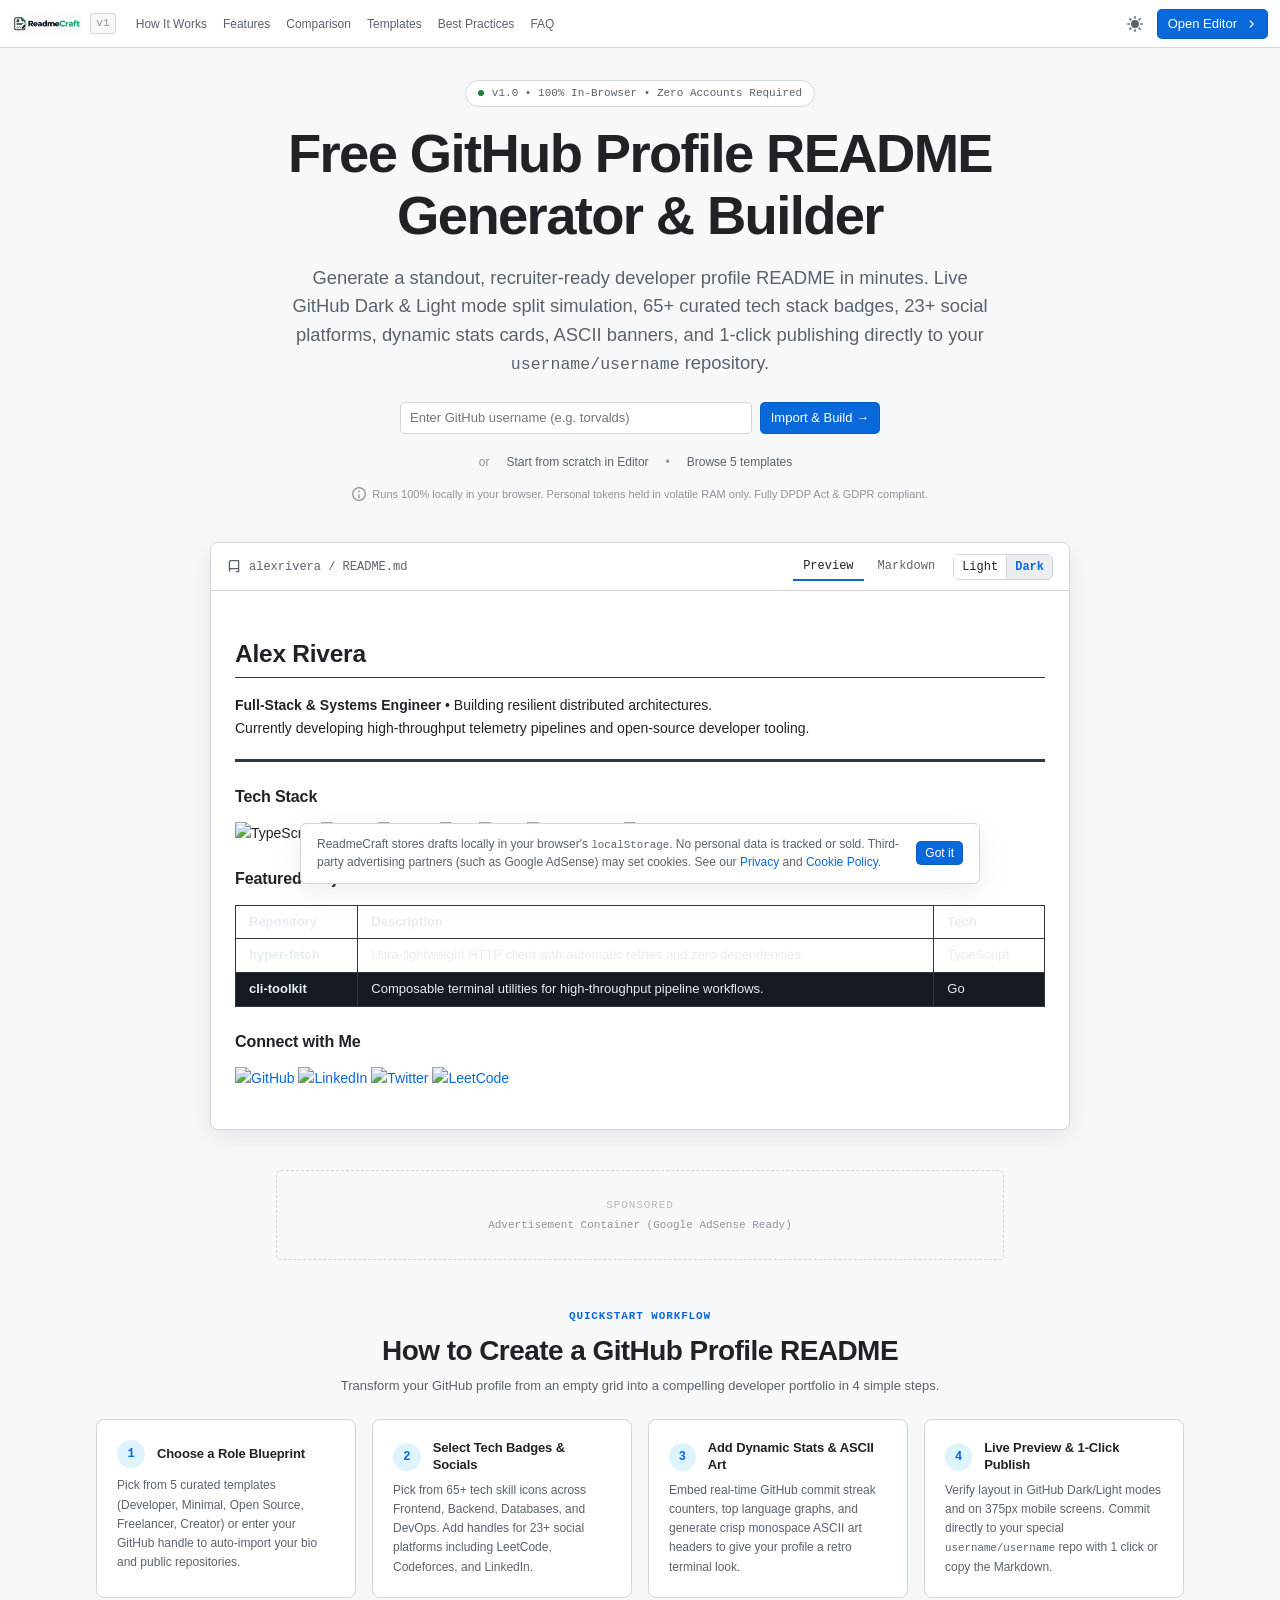
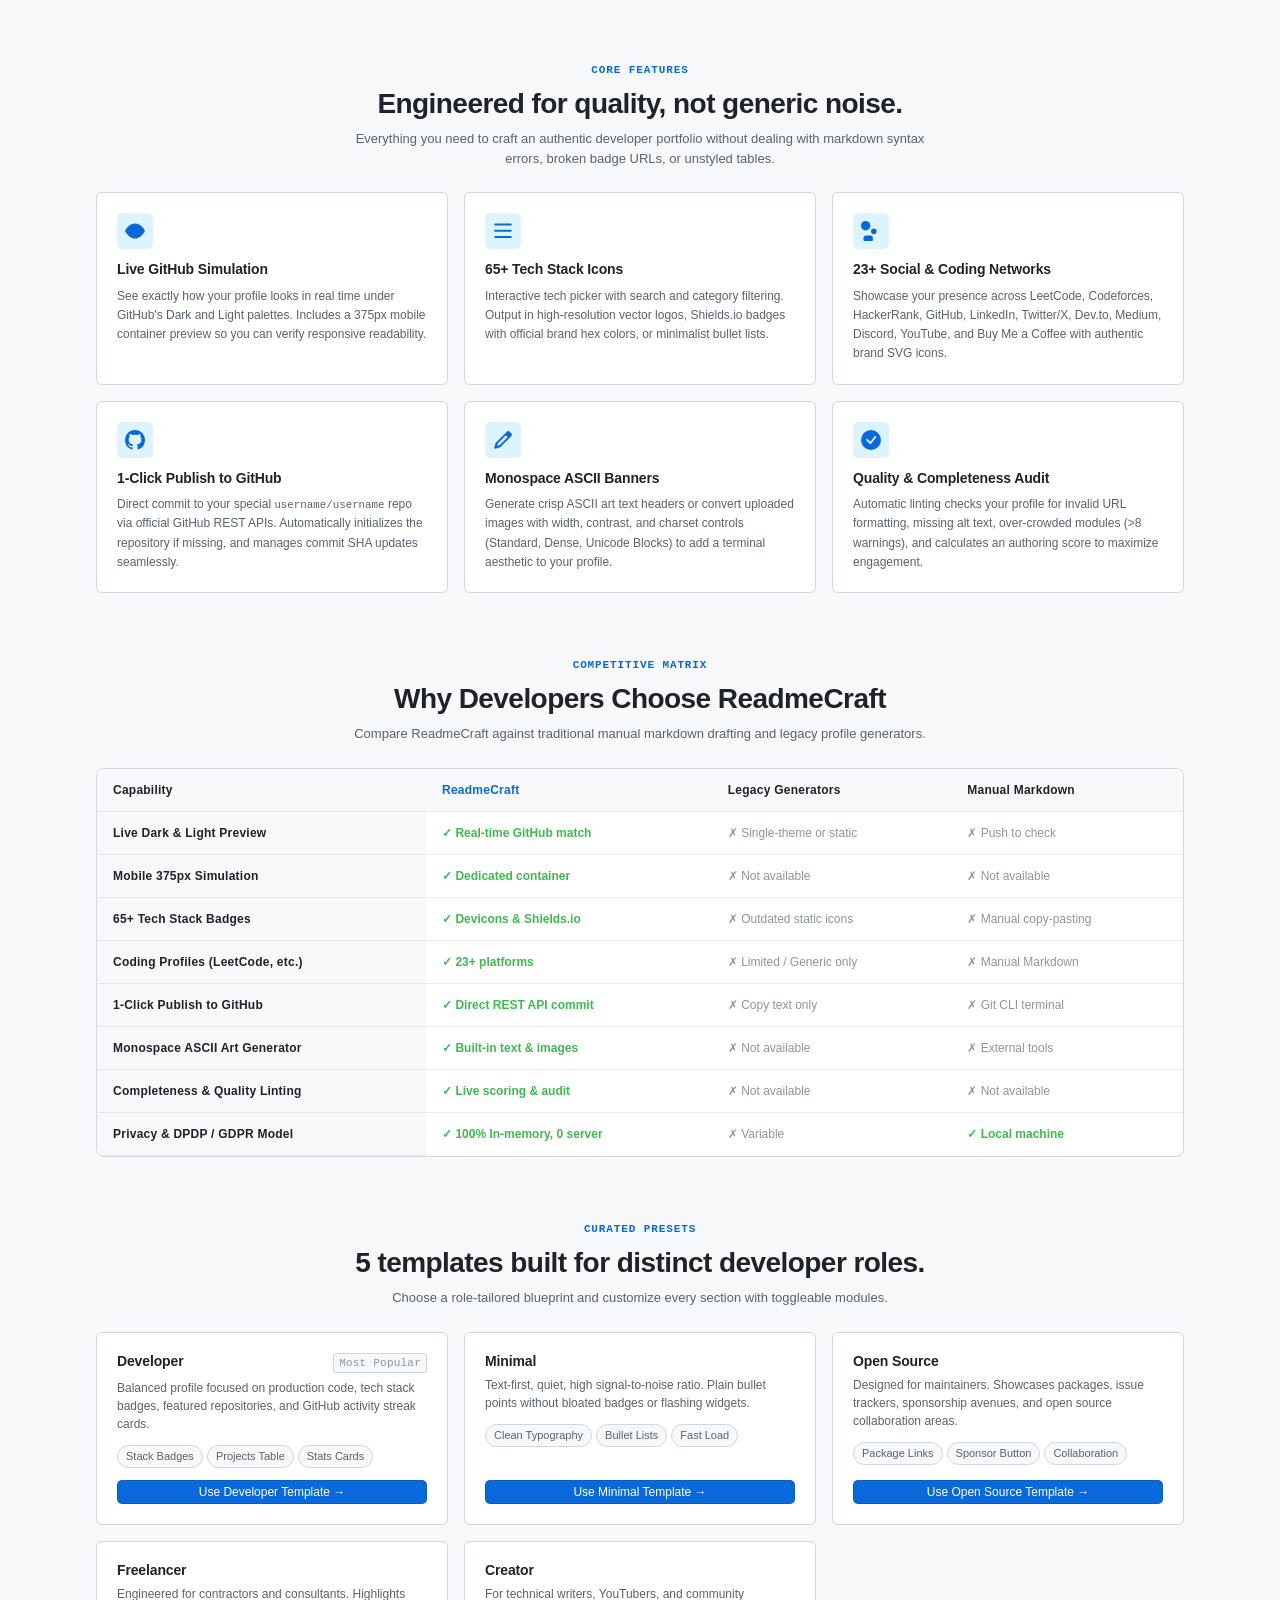
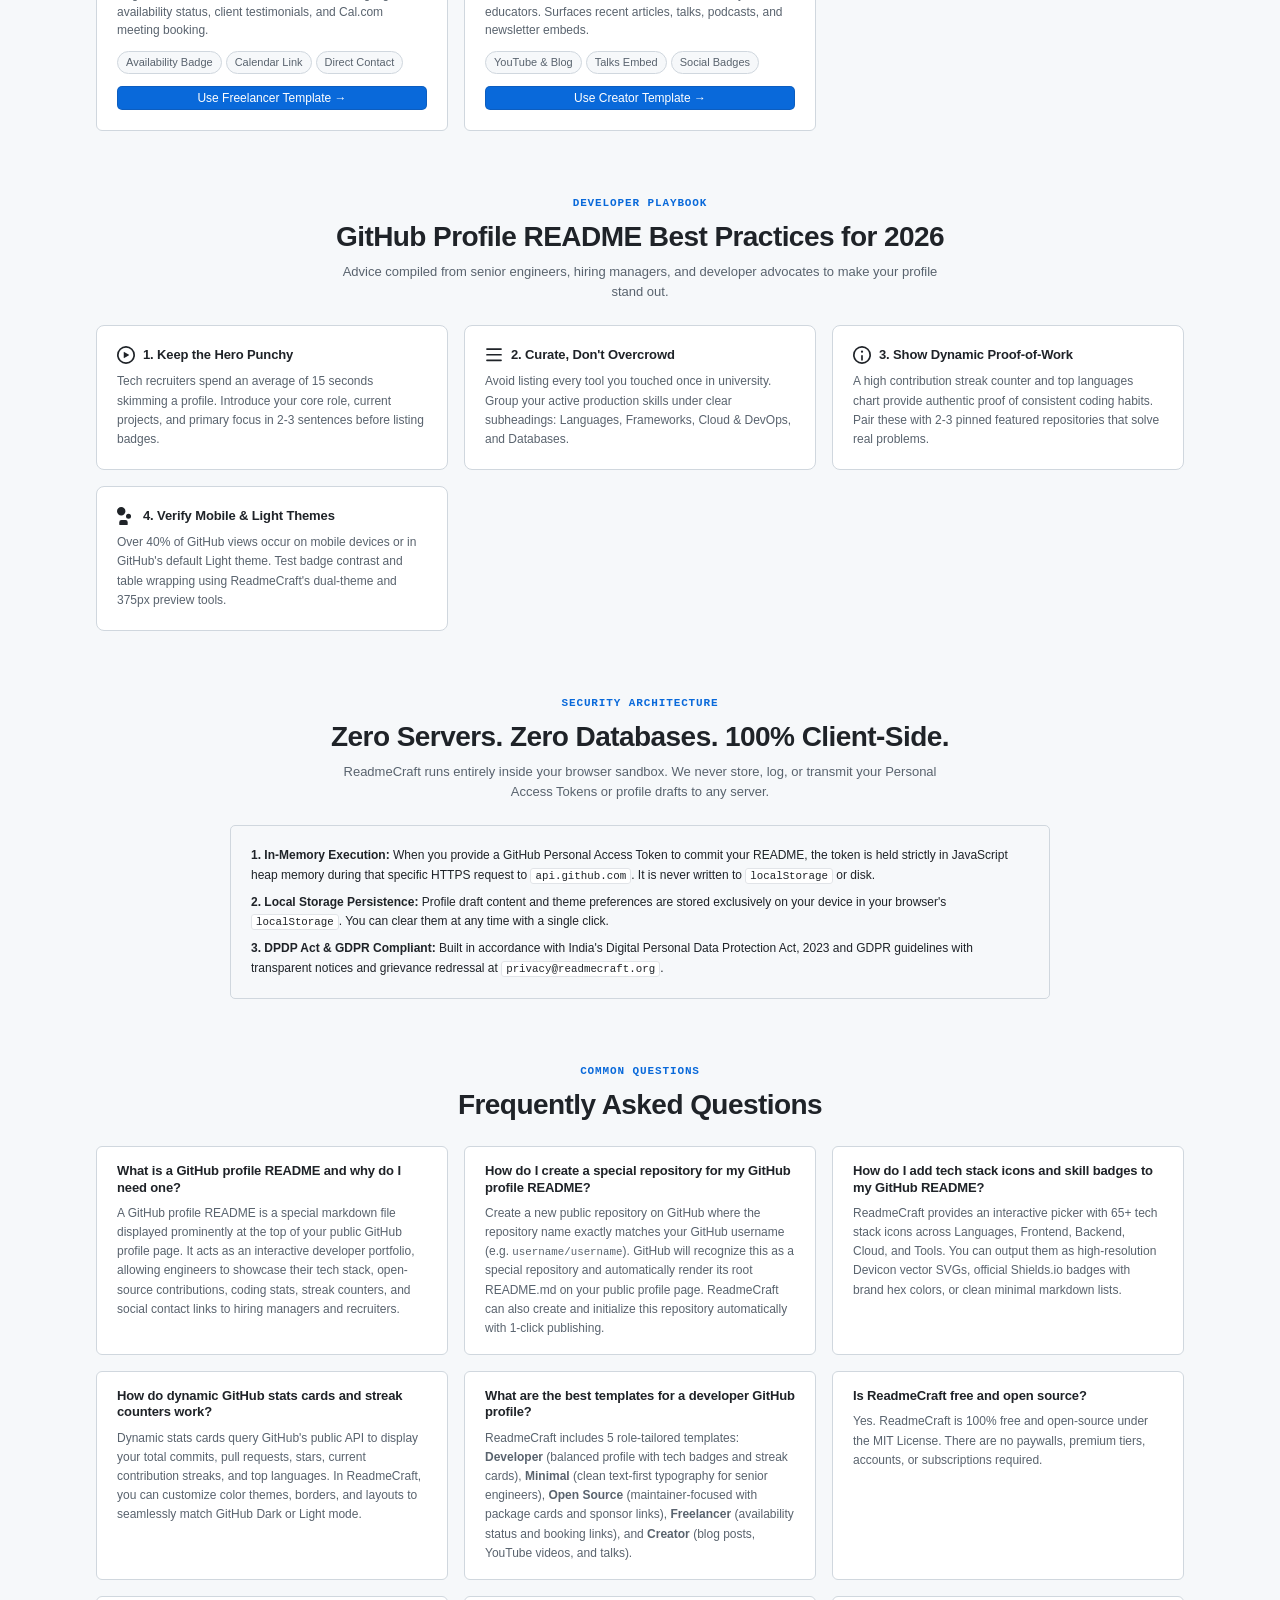
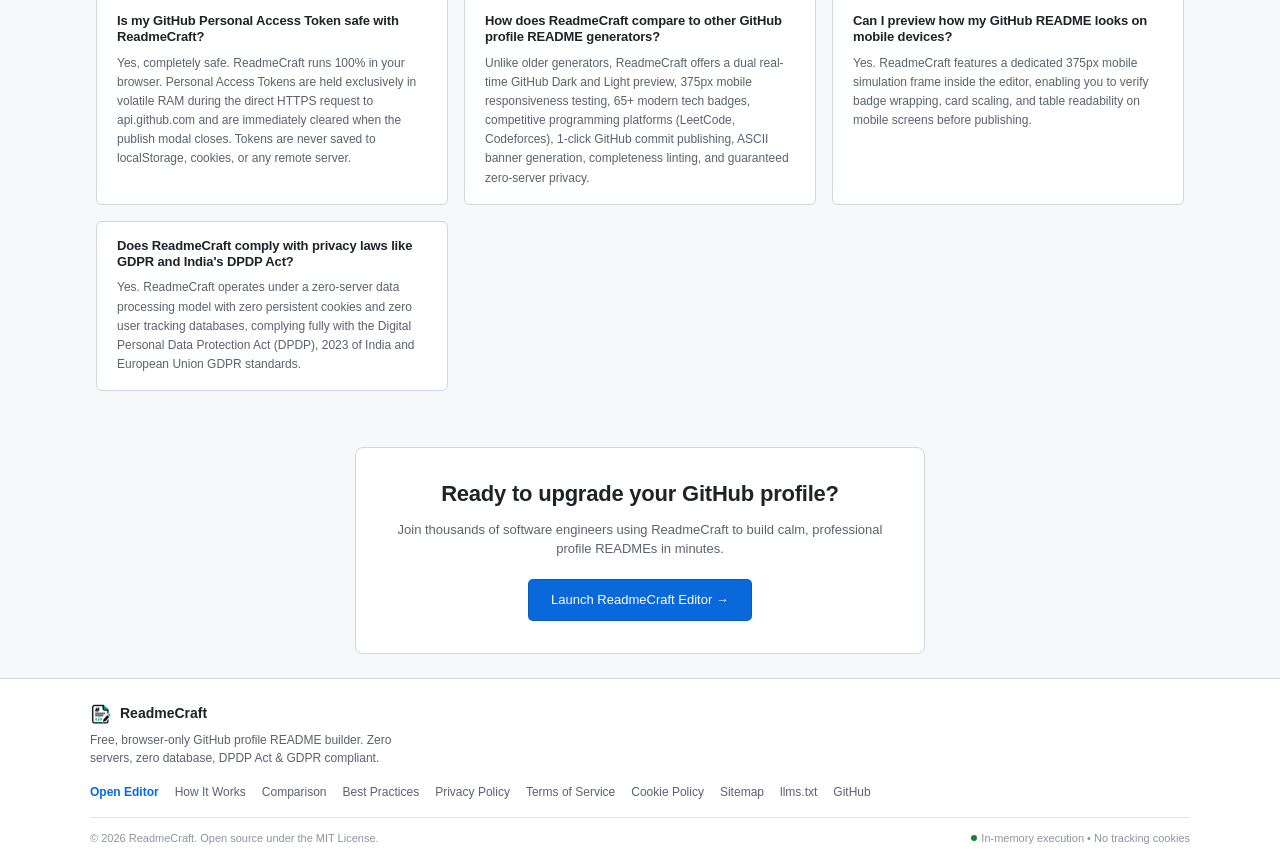
==== commit a361173e: "feat(seo): complete SEO & AEO optimization with JSON-LD, llms.txt, comparison matrix, and search cra" ====
--- a/index.html
+++ b/index.html
@@ -14,27 +14,249 @@
     })(window, document, "clarity", "script", "zfzkhpvnlq");
   </script>
 
-  <title>ReadmeCraft — Free GitHub Profile README Builder &amp; Generator</title>
-  <meta name="description" content="Build a standout GitHub profile README in minutes. Live GitHub dark/light preview, 65+ tech skill icons, 23+ social platforms, and 1-click publishing to your profile repo.">
-  <meta name="keywords" content="github profile readme generator, github profile builder, github readme template, developer portfolio, markdown badges, devicons, open source profile">
+  <title>ReadmeCraft — Free GitHub Profile README Generator &amp; Builder</title>
+  <meta name="description" content="Free, open-source GitHub profile README generator and builder. Create a recruiter-ready developer profile with live GitHub Dark/Light simulation, 65+ tech skill icons, 23+ social platforms, dynamic stats cards, ASCII banners, and 1-click publishing.">
+  <meta name="keywords" content="github profile readme generator, github readme maker, github profile builder, github profile templates, dynamic github stats, tech stack badges, markdown profile generator, devicons, open source profile readme, developer portfolio readme">
   <meta name="author" content="ReadmeCraft">
-  <meta name="robots" content="index, follow">
+  <meta name="robots" content="index, follow, max-snippet:-1, max-image-preview:large, max-video-preview:-1">
   <link rel="canonical" href="https://readmecraft.github.io/">
+  <link rel="alternate" hreflang="x-default" href="https://readmecraft.github.io/">
+  <link rel="alternate" hreflang="en" href="https://readmecraft.github.io/">
   <meta name="google-adsense-account" content="ca-pub-3823765016983877">
+
+  <!-- Mobile & PWA Configuration -->
+  <link rel="manifest" href="site.webmanifest">
+  <meta name="theme-color" content="#0d1117" media="(prefers-color-scheme: dark)">
+  <meta name="theme-color" content="#ffffff" media="(prefers-color-scheme: light)">
+  <meta name="mobile-web-app-capable" content="yes">
+  <meta name="apple-mobile-web-app-capable" content="yes">
+  <meta name="apple-mobile-web-app-status-bar-style" content="black-translucent">
+  <meta name="apple-mobile-web-app-title" content="ReadmeCraft">
+  <link rel="apple-touch-icon" href="assets/favicon_dark.png">
 
   <!-- Open Graph / Facebook -->
   <meta property="og:type" content="website">
   <meta property="og:url" content="https://readmecraft.github.io/">
-  <meta property="og:title" content="ReadmeCraft — Free GitHub Profile README Builder &amp; Generator">
-  <meta property="og:description" content="Build a standout GitHub profile README in minutes. Live GitHub dark/light preview, 65+ tech skill icons, and 1-click publishing.">
-  <meta property="og:image" content="assets/horizontal_lockup_dark.png">
+  <meta property="og:title" content="ReadmeCraft — Free GitHub Profile README Generator &amp; Builder">
+  <meta property="og:description" content="Generate a standout GitHub profile README in minutes. Live GitHub Dark/Light preview, 65+ tech skill icons, 23+ social links, dynamic stats cards, and 1-click publishing.">
+  <meta property="og:image" content="https://readmecraft.github.io/assets/horizontal_lockup_dark.png">
+  <meta property="og:image:secure_url" content="https://readmecraft.github.io/assets/horizontal_lockup_dark.png">
+  <meta property="og:image:width" content="1200">
+  <meta property="og:image:height" content="630">
+  <meta property="og:image:alt" content="ReadmeCraft — GitHub Profile README Generator">
   <meta property="og:site_name" content="ReadmeCraft">
-
-  <!-- Twitter -->
+  <meta property="og:locale" content="en_US">
+
+  <!-- Twitter / X -->
   <meta name="twitter:card" content="summary_large_image">
-  <meta name="twitter:title" content="ReadmeCraft — Free GitHub Profile README Builder">
-  <meta name="twitter:description" content="Build a standout GitHub profile README in minutes. Live GitHub preview, curated templates, and 1-click publishing.">
-  <meta name="twitter:image" content="assets/horizontal_lockup_dark.png">
+  <meta name="twitter:site" content="@ReadmeCraft">
+  <meta name="twitter:creator" content="@ReadmeCraft">
+  <meta name="twitter:title" content="ReadmeCraft — Free GitHub Profile README Generator &amp; Builder">
+  <meta name="twitter:description" content="Generate a standout GitHub profile README in minutes. Live GitHub Dark/Light preview, 65+ tech skill icons, 23+ social platforms, and 1-click publishing.">
+  <meta name="twitter:image" content="https://readmecraft.github.io/assets/horizontal_lockup_dark.png">
+  <meta name="twitter:image:alt" content="ReadmeCraft Studio Interface Preview">
+
+  <!-- JSON-LD Structured Data for Full SEO / AEO Rich Snippets -->
+  <script type="application/ld+json">
+  {
+    "@context": "https://schema.org",
+    "@graph": [
+      {
+        "@type": "WebSite",
+        "@id": "https://readmecraft.github.io/#website",
+        "url": "https://readmecraft.github.io/",
+        "name": "ReadmeCraft",
+        "description": "Free open-source GitHub profile README generator and real-time builder.",
+        "publisher": {
+          "@id": "https://readmecraft.github.io/#organization"
+        },
+        "inLanguage": "en-US"
+      },
+      {
+        "@type": "Organization",
+        "@id": "https://readmecraft.github.io/#organization",
+        "name": "ReadmeCraft",
+        "url": "https://readmecraft.github.io/",
+        "logo": {
+          "@type": "ImageObject",
+          "url": "https://readmecraft.github.io/assets/horizontal_lockup_dark.png"
+        },
+        "sameAs": [
+          "https://github.com/readmecraft/readmecraft.github.io"
+        ]
+      },
+      {
+        "@type": "WebApplication",
+        "@id": "https://readmecraft.github.io/#webapp",
+        "name": "ReadmeCraft — GitHub Profile README Generator",
+        "url": "https://readmecraft.github.io/editor.html",
+        "applicationCategory": "DeveloperApplication",
+        "operatingSystem": "All",
+        "browserRequirements": "Requires JavaScript. Requires HTML5.",
+        "offers": {
+          "@type": "Offer",
+          "price": "0",
+          "priceCurrency": "USD"
+        },
+        "featureList": [
+          "Live GitHub Dark and Light mode split-screen preview simulation",
+          "65+ curated tech stack icons with Devicons and Shields.io badge styles",
+          "23+ social platforms including LeetCode, Codeforces, HackerRank, GitHub, and LinkedIn",
+          "1-Click direct commit publishing to GitHub username/username profile repository",
+          "Dynamic GitHub statistics, streak counter, and top languages widgets",
+          "Monospace ASCII text banner generator and image-to-ASCII converter",
+          "Quality and completeness linting score for GitHub READMEs",
+          "100% client-side privacy with volatile in-memory token execution"
+        ],
+        "screenshot": "https://readmecraft.github.io/assets/horizontal_lockup_dark.png",
+        "author": {
+          "@id": "https://readmecraft.github.io/#organization"
+        }
+      },
+      {
+        "@type": "HowTo",
+        "@id": "https://readmecraft.github.io/#howto",
+        "name": "How to Create a GitHub Profile README with ReadmeCraft",
+        "description": "Step-by-step guide to generating, previewing, and publishing a custom developer README to your special GitHub profile repository in under 2 minutes.",
+        "totalTime": "PT2M",
+        "step": [
+          {
+            "@type": "HowToStep",
+            "position": 1,
+            "name": "Select a Role Blueprint or Enter GitHub Username",
+            "text": "Start by selecting one of 5 role-tailored templates (Developer, Minimal, Open Source, Freelancer, Creator) or enter your GitHub username to auto-populate existing profile details.",
+            "url": "https://readmecraft.github.io/editor.html"
+          },
+          {
+            "@type": "HowToStep",
+            "position": 2,
+            "name": "Customize Tech Stack Badges and Coding Socials",
+            "text": "Choose from 65+ tech skill icons across Frontend, Backend, Databases, and DevOps. Add your handles for 23+ social platforms including LeetCode, Codeforces, and LinkedIn.",
+            "url": "https://readmecraft.github.io/editor.html"
+          },
+          {
+            "@type": "HowToStep",
+            "position": 3,
+            "name": "Configure Dynamic GitHub Stats & ASCII Banners",
+            "text": "Enable real-time GitHub commit streak counters, repository stats cards, top languages graphs, and custom ASCII art header banners.",
+            "url": "https://readmecraft.github.io/editor.html"
+          },
+          {
+            "@type": "HowToStep",
+            "position": 4,
+            "name": "Preview in GitHub Themes & Publish with 1 Click",
+            "text": "Test your profile in GitHub Dark and Light themes and check the 375px mobile container preview. Then 1-click commit directly to your username/username repository or copy the raw Markdown.",
+            "url": "https://readmecraft.github.io/editor.html"
+          }
+        ]
+      },
+      {
+        "@type": "FAQPage",
+        "@id": "https://readmecraft.github.io/#faq",
+        "mainEntity": [
+          {
+            "@type": "Question",
+            "name": "What is a GitHub profile README and why do I need one?",
+            "acceptedAnswer": {
+              "@type": "Answer",
+              "text": "A GitHub profile README is a special markdown file displayed prominently at the top of your public GitHub profile page. It acts as an interactive developer portfolio, allowing engineers to showcase their tech stack, open-source contributions, coding stats, streak counters, and social contact links to hiring managers and recruiters."
+            }
+          },
+          {
+            "@type": "Question",
+            "name": "How do I create a special repository for my GitHub profile README?",
+            "acceptedAnswer": {
+              "@type": "Answer",
+              "text": "Create a new public repository on GitHub where the repository name exactly matches your GitHub username (e.g. username/username). GitHub will recognize this as a special repository and automatically render its root README.md on your public profile page. ReadmeCraft can also create and initialize this repository automatically with 1-click publishing."
+            }
+          },
+          {
+            "@type": "Question",
+            "name": "How do I add tech stack icons and skill badges to my GitHub README?",
+            "acceptedAnswer": {
+              "@type": "Answer",
+              "text": "ReadmeCraft provides an interactive picker with 65+ tech stack icons across Languages, Frontend, Backend, Cloud, and Tools. You can output them as high-resolution Devicon vector SVGs, official Shields.io badges with brand hex colors, or clean minimal markdown lists."
+            }
+          },
+          {
+            "@type": "Question",
+            "name": "How do dynamic GitHub stats cards and streak counters work?",
+            "acceptedAnswer": {
+              "@type": "Answer",
+              "text": "Dynamic stats cards query GitHub's public API to display your total commits, pull requests, stars, current contribution streaks, and top languages. In ReadmeCraft, you can customize color themes, borders, and layouts to seamlessly match GitHub Dark or Light mode."
+            }
+          },
+          {
+            "@type": "Question",
+            "name": "What are the best templates for a developer GitHub profile?",
+            "acceptedAnswer": {
+              "@type": "Answer",
+              "text": "ReadmeCraft includes 5 role-tailored templates: 'Developer' (balanced profile with tech badges and streak cards), 'Minimal' (clean text-first typography for senior engineers), 'Open Source' (maintainer-focused with package cards and sponsor links), 'Freelancer' (availability status and booking links), and 'Creator' (blog posts, YouTube videos, and talks)."
+            }
+          },
+          {
+            "@type": "Question",
+            "name": "Is ReadmeCraft free and open source?",
+            "acceptedAnswer": {
+              "@type": "Answer",
+              "text": "Yes, ReadmeCraft is 100% free and open-source under the MIT License. There are no paywalls, premium tiers, accounts, or subscriptions required."
+            }
+          },
+          {
+            "@type": "Question",
+            "name": "Is my GitHub Personal Access Token safe with ReadmeCraft?",
+            "acceptedAnswer": {
+              "@type": "Answer",
+              "text": "Yes, completely safe. ReadmeCraft runs 100% in your browser. Personal Access Tokens are held exclusively in volatile RAM during the direct HTTPS request to api.github.com and are immediately cleared when the publish modal closes. Tokens are never saved to localStorage, cookies, or any remote server."
+            }
+          },
+          {
+            "@type": "Question",
+            "name": "How does ReadmeCraft compare to other GitHub profile README generators?",
+            "acceptedAnswer": {
+              "@type": "Answer",
+              "text": "Unlike older generators, ReadmeCraft offers a dual real-time GitHub Dark and Light preview, 375px mobile responsiveness testing, 65+ modern tech badges, competitive programming platforms (LeetCode, Codeforces), 1-click GitHub commit publishing, ASCII banner generation, completeness linting, and guaranteed zero-server privacy."
+            }
+          },
+          {
+            "@type": "Question",
+            "name": "Can I preview how my GitHub README looks on mobile devices?",
+            "acceptedAnswer": {
+              "@type": "Answer",
+              "text": "Yes. ReadmeCraft features a dedicated 375px mobile simulation frame inside the editor, enabling you to verify badge wrapping, card scaling, and table readability on mobile screens before publishing."
+            }
+          },
+          {
+            "@type": "Question",
+            "name": "Does ReadmeCraft comply with privacy laws like GDPR and India's DPDP Act?",
+            "acceptedAnswer": {
+              "@type": "Answer",
+              "text": "Yes. ReadmeCraft operates under a zero-server data processing model with zero persistent cookies and zero user tracking databases, complying fully with the Digital Personal Data Protection Act (DPDP), 2023 of India and European Union GDPR standards."
+            }
+          }
+        ]
+      },
+      {
+        "@type": "BreadcrumbList",
+        "@id": "https://readmecraft.github.io/#breadcrumb",
+        "itemListElement": [
+          {
+            "@type": "ListItem",
+            "position": 1,
+            "name": "Home",
+            "item": "https://readmecraft.github.io/"
+          },
+          {
+            "@type": "ListItem",
+            "position": 2,
+            "name": "Editor",
+            "item": "https://readmecraft.github.io/editor.html"
+          }
+        ]
+      }
+    ]
+  }
+  </script>
 
   <link rel="icon" type="image/png" href="assets/favicon_dark.png" id="app-favicon">
   <link rel="alternate icon" type="image/png" href="assets/favicon_light.png">
@@ -60,10 +282,11 @@
       </a>
 
       <nav class="landing-nav-links" aria-label="Main Navigation">
+        <a href="#how-it-works" class="landing-nav-link">How It Works</a>
         <a href="#features" class="landing-nav-link">Features</a>
+        <a href="#comparison" class="landing-nav-link">Comparison</a>
         <a href="#templates" class="landing-nav-link">Templates</a>
-        <a href="#skills" class="landing-nav-link">Skills &amp; Socials</a>
-        <a href="#privacy" class="landing-nav-link">Privacy</a>
+        <a href="#guide" class="landing-nav-link">Best Practices</a>
         <a href="#faq" class="landing-nav-link">FAQ</a>
       </nav>
 
@@ -92,11 +315,11 @@
       </div>
 
       <h1 class="landing-title">
-        Build a GitHub profile README that looks like you built it.
+        Free GitHub Profile README Generator &amp; Builder
       </h1>
 
       <p class="landing-subtitle">
-        A calm, fast, privacy-first README builder for software engineers. Live GitHub theme simulation, 65+ curated tech stack icons, 23+ social platforms, and one-click publishing directly to your <code>username/username</code> repository.
+        Generate a standout, recruiter-ready developer profile README in minutes. Live GitHub Dark &amp; Light mode split simulation, 65+ curated tech stack badges, 23+ social platforms, dynamic stats cards, ASCII banners, and 1-click publishing directly to your <code>username/username</code> repository.
       </p>
 
       <div class="landing-hero-actions">
@@ -165,6 +388,59 @@
       <span>Advertisement Container (Google AdSense Ready)</span>
     </div>
 
+    <!-- How It Works Section (AEO / SEO Step-by-Step Workflow) -->
+    <section id="how-it-works" class="landing-section" aria-labelledby="how-it-works-title">
+      <div class="landing-section-header">
+        <span class="landing-section-tag">Quickstart Workflow</span>
+        <h2 id="how-it-works-title" class="landing-section-title">How to Create a GitHub Profile README</h2>
+        <p class="landing-section-desc">
+          Transform your GitHub profile from an empty grid into a compelling developer portfolio in 4 simple steps.
+        </p>
+      </div>
+
+      <div class="landing-steps-grid">
+        <article class="landing-step-card">
+          <div class="landing-step-header">
+            <span class="landing-step-num">1</span>
+            <h3 class="landing-step-title">Choose a Role Blueprint</h3>
+          </div>
+          <p class="landing-step-desc">
+            Pick from 5 curated templates (Developer, Minimal, Open Source, Freelancer, Creator) or enter your GitHub handle to auto-import your bio and public repositories.
+          </p>
+        </article>
+
+        <article class="landing-step-card">
+          <div class="landing-step-header">
+            <span class="landing-step-num">2</span>
+            <h3 class="landing-step-title">Select Tech Badges &amp; Socials</h3>
+          </div>
+          <p class="landing-step-desc">
+            Pick from 65+ tech skill icons across Frontend, Backend, Databases, and DevOps. Add handles for 23+ social platforms including LeetCode, Codeforces, and LinkedIn.
+          </p>
+        </article>
+
+        <article class="landing-step-card">
+          <div class="landing-step-header">
+            <span class="landing-step-num">3</span>
+            <h3 class="landing-step-title">Add Dynamic Stats &amp; ASCII Art</h3>
+          </div>
+          <p class="landing-step-desc">
+            Embed real-time GitHub commit streak counters, top language graphs, and generate crisp monospace ASCII art headers to give your profile a retro terminal look.
+          </p>
+        </article>
+
+        <article class="landing-step-card">
+          <div class="landing-step-header">
+            <span class="landing-step-num">4</span>
+            <h3 class="landing-step-title">Live Preview &amp; 1-Click Publish</h3>
+          </div>
+          <p class="landing-step-desc">
+            Verify layout in GitHub Dark/Light modes and on 375px mobile screens. Commit directly to your special <code>username/username</code> repo with 1 click or copy the Markdown.
+          </p>
+        </article>
+      </div>
+    </section>
+
     <!-- Features Section -->
     <section id="features" class="landing-section" aria-labelledby="features-title">
       <div class="landing-section-header">
@@ -223,6 +499,80 @@
           <h3 class="landing-feature-title">Quality &amp; Completeness Audit</h3>
           <p class="landing-feature-desc">Automatic linting checks your profile for invalid URL formatting, missing alt text, over-crowded modules (&gt;8 warnings), and calculates an authoring score to maximize engagement.</p>
         </div>
+      </div>
+    </section>
+
+    <!-- Feature Comparison Section (AEO & Competitive SEO Matrix) -->
+    <section id="comparison" class="landing-section" aria-labelledby="comparison-title">
+      <div class="landing-section-header">
+        <span class="landing-section-tag">Competitive Matrix</span>
+        <h2 id="comparison-title" class="landing-section-title">Why Developers Choose ReadmeCraft</h2>
+        <p class="landing-section-desc">
+          Compare ReadmeCraft against traditional manual markdown drafting and legacy profile generators.
+        </p>
+      </div>
+
+      <div class="comparison-table-wrapper">
+        <table class="comparison-table" aria-label="Feature comparison matrix">
+          <thead>
+            <tr>
+              <th scope="col" style="min-width: 180px;">Capability</th>
+              <th scope="col" style="color: var(--color-accent); font-weight: 700;">ReadmeCraft</th>
+              <th scope="col">Legacy Generators</th>
+              <th scope="col">Manual Markdown</th>
+            </tr>
+          </thead>
+          <tbody>
+            <tr>
+              <th scope="row">Live Dark &amp; Light Preview</th>
+              <td><span class="badge-check">✓ Real-time GitHub match</span></td>
+              <td><span class="badge-cross">✗ Single-theme or static</span></td>
+              <td><span class="badge-cross">✗ Push to check</span></td>
+            </tr>
+            <tr>
+              <th scope="row">Mobile 375px Simulation</th>
+              <td><span class="badge-check">✓ Dedicated container</span></td>
+              <td><span class="badge-cross">✗ Not available</span></td>
+              <td><span class="badge-cross">✗ Not available</span></td>
+            </tr>
+            <tr>
+              <th scope="row">65+ Tech Stack Badges</th>
+              <td><span class="badge-check">✓ Devicons &amp; Shields.io</span></td>
+              <td><span class="badge-cross">✗ Outdated static icons</span></td>
+              <td><span class="badge-cross">✗ Manual copy-pasting</span></td>
+            </tr>
+            <tr>
+              <th scope="row">Coding Profiles (LeetCode, etc.)</th>
+              <td><span class="badge-check">✓ 23+ platforms</span></td>
+              <td><span class="badge-cross">✗ Limited / Generic only</span></td>
+              <td><span class="badge-cross">✗ Manual Markdown</span></td>
+            </tr>
+            <tr>
+              <th scope="row">1-Click Publish to GitHub</th>
+              <td><span class="badge-check">✓ Direct REST API commit</span></td>
+              <td><span class="badge-cross">✗ Copy text only</span></td>
+              <td><span class="badge-cross">✗ Git CLI terminal</span></td>
+            </tr>
+            <tr>
+              <th scope="row">Monospace ASCII Art Generator</th>
+              <td><span class="badge-check">✓ Built-in text &amp; images</span></td>
+              <td><span class="badge-cross">✗ Not available</span></td>
+              <td><span class="badge-cross">✗ External tools</span></td>
+            </tr>
+            <tr>
+              <th scope="row">Completeness &amp; Quality Linting</th>
+              <td><span class="badge-check">✓ Live scoring &amp; audit</span></td>
+              <td><span class="badge-cross">✗ Not available</span></td>
+              <td><span class="badge-cross">✗ Not available</span></td>
+            </tr>
+            <tr>
+              <th scope="row">Privacy &amp; DPDP / GDPR Model</th>
+              <td><span class="badge-check">✓ 100% In-memory, 0 server</span></td>
+              <td><span class="badge-cross">✗ Variable</span></td>
+              <td><span class="badge-check">✓ Local machine</span></td>
+            </tr>
+          </tbody>
+        </table>
       </div>
     </section>
 
@@ -327,6 +677,59 @@
       </div>
     </section>
 
+    <!-- Developer Best Practices Guide Section (AEO Information Gain) -->
+    <section id="guide" class="landing-section" aria-labelledby="guide-title">
+      <div class="landing-section-header">
+        <span class="landing-section-tag">Developer Playbook</span>
+        <h2 id="guide-title" class="landing-section-title">GitHub Profile README Best Practices for 2026</h2>
+        <p class="landing-section-desc">
+          Advice compiled from senior engineers, hiring managers, and developer advocates to make your profile stand out.
+        </p>
+      </div>
+
+      <div class="best-practices-grid">
+        <article class="best-practice-card">
+          <h3>
+            <svg width="18" height="18" viewBox="0 0 16 16" fill="currentColor" aria-hidden="true"><path d="M8 0a8 8 0 1 1 0 16A8 8 0 0 1 8 0zM1.5 8a6.5 6.5 0 1 0 13 0 6.5 6.5 0 0 0-13 0zm4.879-2.773 4.264 2.559a.25.25 0 0 1 0 .428l-4.264 2.559A.25.25 0 0 1 6 10.559V5.442a.25.25 0 0 1 .379-.215z"/></svg>
+            1. Keep the Hero Punchy
+          </h3>
+          <p>
+            Tech recruiters spend an average of 15 seconds skimming a profile. Introduce your core role, current projects, and primary focus in 2-3 sentences before listing badges.
+          </p>
+        </article>
+
+        <article class="best-practice-card">
+          <h3>
+            <svg width="18" height="18" viewBox="0 0 16 16" fill="currentColor" aria-hidden="true"><path d="M1 2.75A.75.75 0 0 1 1.75 2h12.5a.75.75 0 0 1 0 1.5H1.75A.75.75 0 0 1 1 2.75zm0 5A.75.75 0 0 1 1.75 7h12.5a.75.75 0 0 1 0 1.5H1.75A.75.75 0 0 1 1 7.75zM1.75 12h12.5a.75.75 0 0 1 0 1.5H1.75a.75.75 0 0 1 0-1.5z"/></svg>
+            2. Curate, Don't Overcrowd
+          </h3>
+          <p>
+            Avoid listing every tool you touched once in university. Group your active production skills under clear subheadings: Languages, Frameworks, Cloud &amp; DevOps, and Databases.
+          </p>
+        </article>
+
+        <article class="best-practice-card">
+          <h3>
+            <svg width="18" height="18" viewBox="0 0 16 16" fill="currentColor" aria-hidden="true"><path d="M8 1.5a6.5 6.5 0 1 0 0 13 6.5 6.5 0 0 0 0-13zM0 8a8 8 0 1 1 16 0A8 8 0 0 1 0 8zm9-3a1 1 0 1 1-2 0 1 1 0 0 1 2 0zm-.25 3.75a.75.75 0 0 0-1.5 0v3.5a.75.75 0 0 0 1.5 0v-3.5z"/></svg>
+            3. Show Dynamic Proof-of-Work
+          </h3>
+          <p>
+            A high contribution streak counter and top languages chart provide authentic proof of consistent coding habits. Pair these with 2-3 pinned featured repositories that solve real problems.
+          </p>
+        </article>
+
+        <article class="best-practice-card">
+          <h3>
+            <svg width="18" height="18" viewBox="0 0 16 16" fill="currentColor" aria-hidden="true"><path d="M3.75 0a3.75 3.75 0 1 0 0 7.5A3.75 3.75 0 0 0 3.75 0zM10.25 6a2.25 2.25 0 1 0 0 4.5 2.25 2.25 0 0 0 0-4.5zM2 13.5a2 2 0 0 1 2-2h3.5a2 2 0 0 1 2 2v1.75a.75.75 0 0 1-.75.75H2.75a.75.75 0 0 1-.75-.75V13.5z"/></svg>
+            4. Verify Mobile &amp; Light Themes
+          </h3>
+          <p>
+            Over 40% of GitHub views occur on mobile devices or in GitHub's default Light theme. Test badge contrast and table wrapping using ReadmeCraft's dual-theme and 375px preview tools.
+          </p>
+        </article>
+      </div>
+    </section>
+
     <!-- Architecture & Privacy Section -->
     <section id="privacy" class="landing-section" aria-labelledby="privacy-arch-title">
       <div class="landing-section-header">
@@ -353,33 +756,53 @@
 
       <div class="landing-faq-grid">
         <div class="landing-faq-item">
-          <h3 class="landing-faq-q">Is ReadmeCraft really 100% free?</h3>
-          <p class="landing-faq-a">Yes. ReadmeCraft is free, open source under the MIT License, and requires no subscription, paid tiers, or account creation.</p>
-        </div>
-
-        <div class="landing-faq-item">
-          <h3 class="landing-faq-q">How does one-click publishing work?</h3>
-          <p class="landing-faq-a">You provide a GitHub Personal Access Token with <code>Contents: Read and write</code> scope. ReadmeCraft creates your special <code>username/username</code> repository if it doesn't exist yet, fetches the latest commit SHA, and commits your new README.md directly via GitHub REST APIs.</p>
-        </div>
-
-        <div class="landing-faq-item">
-          <h3 class="landing-faq-q">Is my Personal Access Token safe?</h3>
-          <p class="landing-faq-a">Completely safe. Your token is never logged, never stored in cookies or localStorage, and is sent exclusively from your browser to <code>https://api.github.com</code>. As soon as the modal closes, it is purged from memory.</p>
-        </div>
-
-        <div class="landing-faq-item">
-          <h3 class="landing-faq-q">Can I download the Markdown and push manually?</h3>
-          <p class="landing-faq-a">Yes. You can copy the raw Markdown to your clipboard or download a formatted <code>README.md</code> file with one click, and commit it using your standard Git CLI workflow.</p>
-        </div>
-
-        <div class="landing-faq-item">
-          <h3 class="landing-faq-q">Can I add custom sections or custom Markdown?</h3>
-          <p class="landing-faq-a">Yes. ReadmeCraft includes a dedicated Custom Markdown module where you can embed any custom markdown tables, sponsor widgets, badges, or personal copy.</p>
-        </div>
-
-        <div class="landing-faq-item">
-          <h3 class="landing-faq-q">How are GitHub API rate limits handled?</h3>
-          <p class="landing-faq-a">Unauthenticated public profile and repository queries are cached in your browser for 10 minutes to protect against GitHub's 60 req/hour unauthenticated rate limit.</p>
+          <h3 class="landing-faq-q">What is a GitHub profile README and why do I need one?</h3>
+          <p class="landing-faq-a">A GitHub profile README is a special markdown file displayed prominently at the top of your public GitHub profile page. It acts as an interactive developer portfolio, allowing engineers to showcase their tech stack, open-source contributions, coding stats, streak counters, and social contact links to hiring managers and recruiters.</p>
+        </div>
+
+        <div class="landing-faq-item">
+          <h3 class="landing-faq-q">How do I create a special repository for my GitHub profile README?</h3>
+          <p class="landing-faq-a">Create a new public repository on GitHub where the repository name exactly matches your GitHub username (e.g. <code>username/username</code>). GitHub will recognize this as a special repository and automatically render its root README.md on your public profile page. ReadmeCraft can also create and initialize this repository automatically with 1-click publishing.</p>
+        </div>
+
+        <div class="landing-faq-item">
+          <h3 class="landing-faq-q">How do I add tech stack icons and skill badges to my GitHub README?</h3>
+          <p class="landing-faq-a">ReadmeCraft provides an interactive picker with 65+ tech stack icons across Languages, Frontend, Backend, Cloud, and Tools. You can output them as high-resolution Devicon vector SVGs, official Shields.io badges with brand hex colors, or clean minimal markdown lists.</p>
+        </div>
+
+        <div class="landing-faq-item">
+          <h3 class="landing-faq-q">How do dynamic GitHub stats cards and streak counters work?</h3>
+          <p class="landing-faq-a">Dynamic stats cards query GitHub's public API to display your total commits, pull requests, stars, current contribution streaks, and top languages. In ReadmeCraft, you can customize color themes, borders, and layouts to seamlessly match GitHub Dark or Light mode.</p>
+        </div>
+
+        <div class="landing-faq-item">
+          <h3 class="landing-faq-q">What are the best templates for a developer GitHub profile?</h3>
+          <p class="landing-faq-a">ReadmeCraft includes 5 role-tailored templates: <strong>Developer</strong> (balanced profile with tech badges and streak cards), <strong>Minimal</strong> (clean text-first typography for senior engineers), <strong>Open Source</strong> (maintainer-focused with package cards and sponsor links), <strong>Freelancer</strong> (availability status and booking links), and <strong>Creator</strong> (blog posts, YouTube videos, and talks).</p>
+        </div>
+
+        <div class="landing-faq-item">
+          <h3 class="landing-faq-q">Is ReadmeCraft free and open source?</h3>
+          <p class="landing-faq-a">Yes. ReadmeCraft is 100% free and open-source under the MIT License. There are no paywalls, premium tiers, accounts, or subscriptions required.</p>
+        </div>
+
+        <div class="landing-faq-item">
+          <h3 class="landing-faq-q">Is my GitHub Personal Access Token safe with ReadmeCraft?</h3>
+          <p class="landing-faq-a">Yes, completely safe. ReadmeCraft runs 100% in your browser. Personal Access Tokens are held exclusively in volatile RAM during the direct HTTPS request to api.github.com and are immediately cleared when the publish modal closes. Tokens are never saved to localStorage, cookies, or any remote server.</p>
+        </div>
+
+        <div class="landing-faq-item">
+          <h3 class="landing-faq-q">How does ReadmeCraft compare to other GitHub profile README generators?</h3>
+          <p class="landing-faq-a">Unlike older generators, ReadmeCraft offers a dual real-time GitHub Dark and Light preview, 375px mobile responsiveness testing, 65+ modern tech badges, competitive programming platforms (LeetCode, Codeforces), 1-click GitHub commit publishing, ASCII banner generation, completeness linting, and guaranteed zero-server privacy.</p>
+        </div>
+
+        <div class="landing-faq-item">
+          <h3 class="landing-faq-q">Can I preview how my GitHub README looks on mobile devices?</h3>
+          <p class="landing-faq-a">Yes. ReadmeCraft features a dedicated 375px mobile simulation frame inside the editor, enabling you to verify badge wrapping, card scaling, and table readability on mobile screens before publishing.</p>
+        </div>
+
+        <div class="landing-faq-item">
+          <h3 class="landing-faq-q">Does ReadmeCraft comply with privacy laws like GDPR and India's DPDP Act?</h3>
+          <p class="landing-faq-a">Yes. ReadmeCraft operates under a zero-server data processing model with zero persistent cookies and zero user tracking databases, complying fully with the Digital Personal Data Protection Act (DPDP), 2023 of India and European Union GDPR standards.</p>
         </div>
       </div>
     </section>
@@ -409,10 +832,14 @@
         </div>
         <div class="footer-links">
           <a href="editor.html" style="font-weight: 600; color: var(--color-accent);">Open Editor</a>
+          <a href="#how-it-works">How It Works</a>
+          <a href="#comparison">Comparison</a>
+          <a href="#guide">Best Practices</a>
           <a href="privacy.html">Privacy Policy</a>
           <a href="terms.html">Terms of Service</a>
           <a href="cookies.html">Cookie Policy</a>
-          <a href="404.html">404 Page</a>
+          <a href="sitemap.xml">Sitemap</a>
+          <a href="llms.txt" title="AI / LLM Reference">llms.txt</a>
           <a href="https://github.com/ReadmeCraft" target="_blank" rel="noopener noreferrer">GitHub</a>
         </div>
       </div>
--- a/src/styles/layout.css
+++ b/src/styles/layout.css
@@ -872,3 +872,144 @@
   margin: var(--space-6) auto;
   max-width: 900px;
 }
+
+/* Steps Grid (How it Works) */
+.landing-steps-grid {
+  display: grid;
+  grid-template-columns: repeat(auto-fit, minmax(240px, 1fr));
+  gap: var(--space-4);
+  margin-top: var(--space-4);
+}
+
+.landing-step-card {
+  background: var(--color-bg-surface);
+  border: 1px solid var(--color-border-default);
+  border-radius: var(--radius-lg);
+  padding: var(--space-5);
+  display: flex;
+  flex-direction: column;
+  gap: var(--space-2);
+  position: relative;
+  transition: transform var(--transition-fast), border-color var(--transition-fast);
+}
+
+.landing-step-card:hover {
+  border-color: var(--color-accent);
+  transform: translateY(-2px);
+}
+
+.landing-step-header {
+  display: flex;
+  align-items: center;
+  gap: var(--space-3);
+}
+
+.landing-step-num {
+  width: 28px;
+  height: 28px;
+  border-radius: var(--radius-full);
+  background: var(--color-accent-subtle);
+  color: var(--color-accent);
+  display: flex;
+  align-items: center;
+  justify-content: center;
+  font-size: var(--font-size-xs);
+  font-weight: 700;
+  font-family: var(--font-mono);
+}
+
+.landing-step-title {
+  font-size: var(--font-size-sm);
+  font-weight: 600;
+  color: var(--color-text-primary);
+}
+
+.landing-step-desc {
+  font-size: var(--font-size-xs);
+  color: var(--color-text-secondary);
+  line-height: var(--line-height-relaxed);
+}
+
+/* Comparison Table (AEO / SEO Matrix) */
+.comparison-table-wrapper {
+  overflow-x: auto;
+  background: var(--color-bg-surface);
+  border: 1px solid var(--color-border-default);
+  border-radius: var(--radius-lg);
+  margin-top: var(--space-4);
+}
+
+.comparison-table {
+  width: 100%;
+  border-collapse: collapse;
+  font-size: var(--font-size-xs);
+  text-align: left;
+}
+
+.comparison-table th,
+.comparison-table td {
+  padding: var(--space-3) var(--space-4);
+  border-bottom: 1px solid var(--color-border-subtle);
+}
+
+.comparison-table th {
+  background: var(--color-bg-subtle);
+  font-weight: 600;
+  color: var(--color-text-primary);
+  font-size: var(--font-size-xs);
+  letter-spacing: 0.02em;
+}
+
+.comparison-table tr:last-child td {
+  border-bottom: none;
+}
+
+.comparison-table tr:hover td {
+  background: var(--color-bg-subtle);
+}
+
+.comparison-table .badge-check {
+  display: inline-flex;
+  align-items: center;
+  gap: 4px;
+  color: #3fb950;
+  font-weight: 600;
+}
+
+.comparison-table .badge-cross {
+  color: var(--color-text-muted);
+}
+
+/* Developer Best Practices Guide */
+.best-practices-grid {
+  display: grid;
+  grid-template-columns: repeat(auto-fit, minmax(280px, 1fr));
+  gap: var(--space-4);
+  margin-top: var(--space-4);
+}
+
+.best-practice-card {
+  background: var(--color-bg-surface);
+  border: 1px solid var(--color-border-default);
+  border-radius: var(--radius-lg);
+  padding: var(--space-5);
+  display: flex;
+  flex-direction: column;
+  gap: var(--space-2);
+}
+
+.best-practice-card h3 {
+  font-size: var(--font-size-sm);
+  font-weight: 600;
+  color: var(--color-text-primary);
+  display: flex;
+  align-items: center;
+  gap: var(--space-2);
+}
+
+.best-practice-card p {
+  font-size: var(--font-size-xs);
+  color: var(--color-text-secondary);
+  line-height: var(--line-height-relaxed);
+}
+
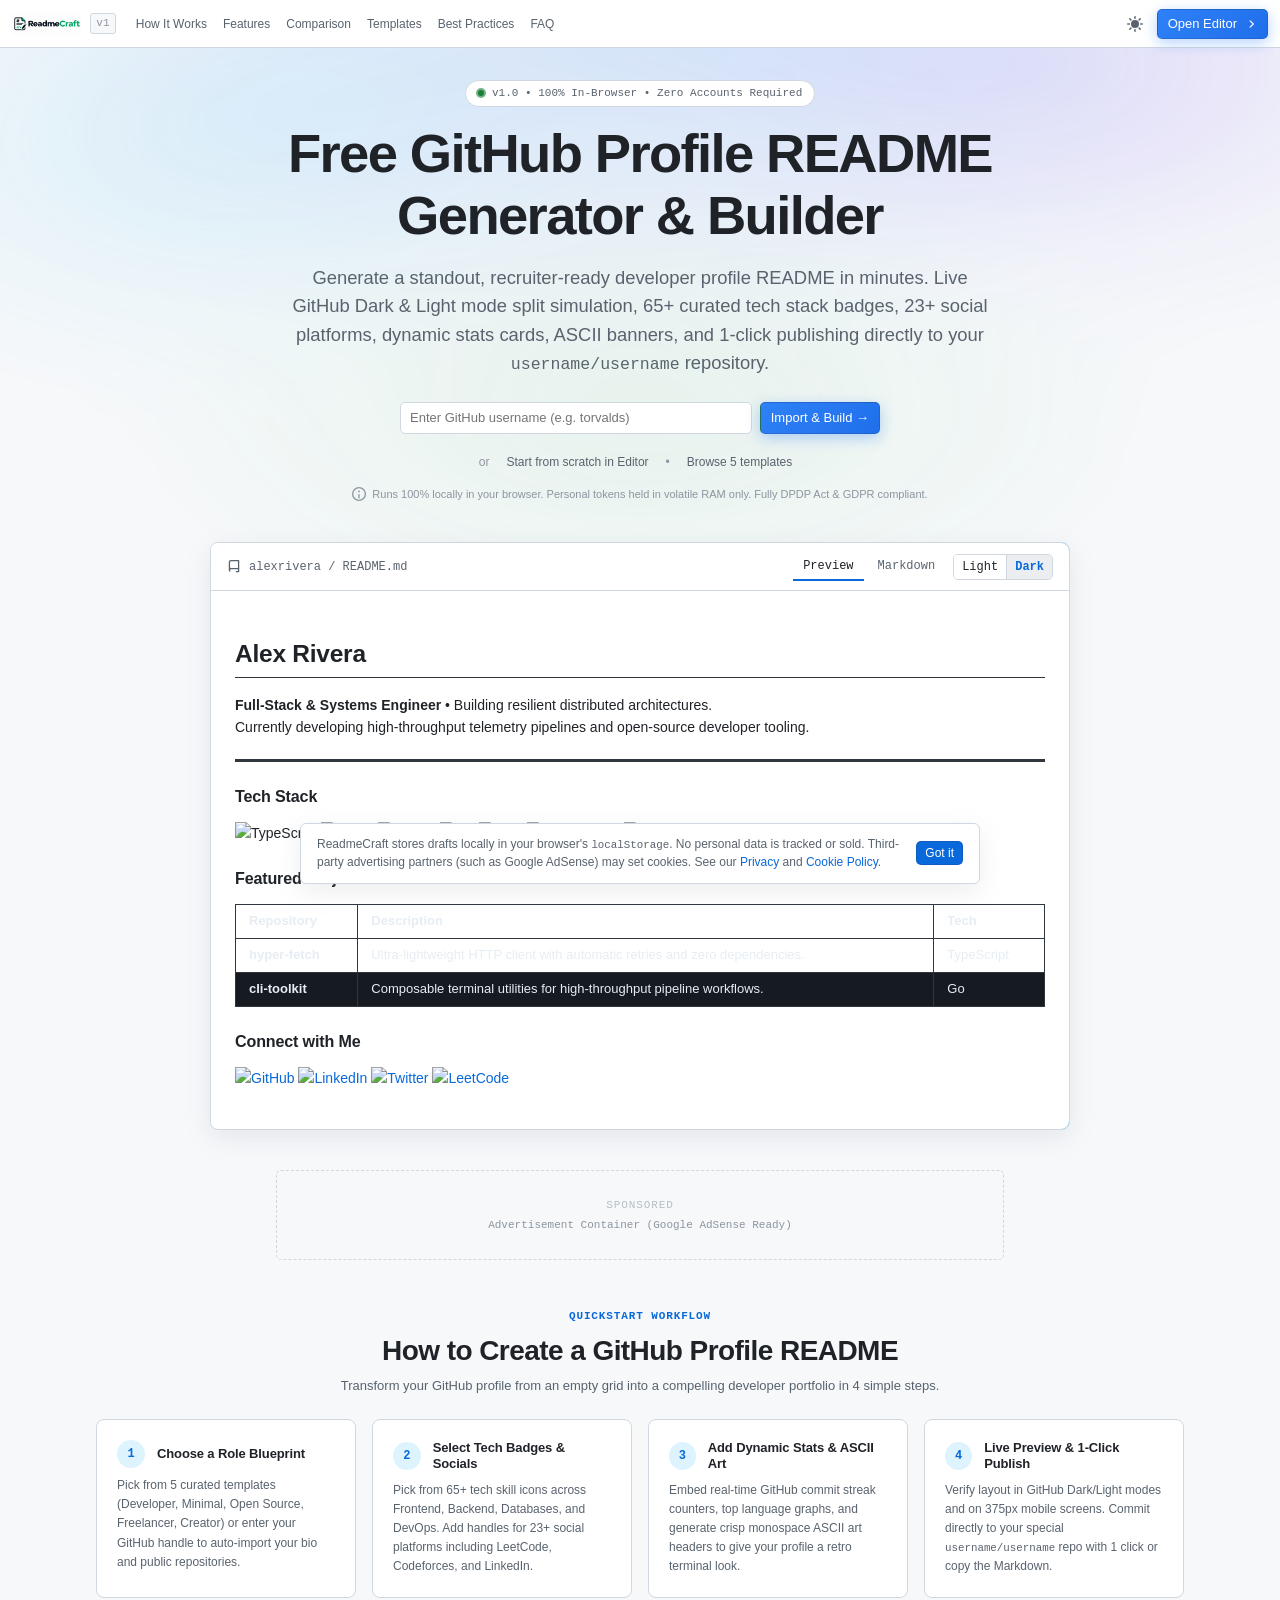
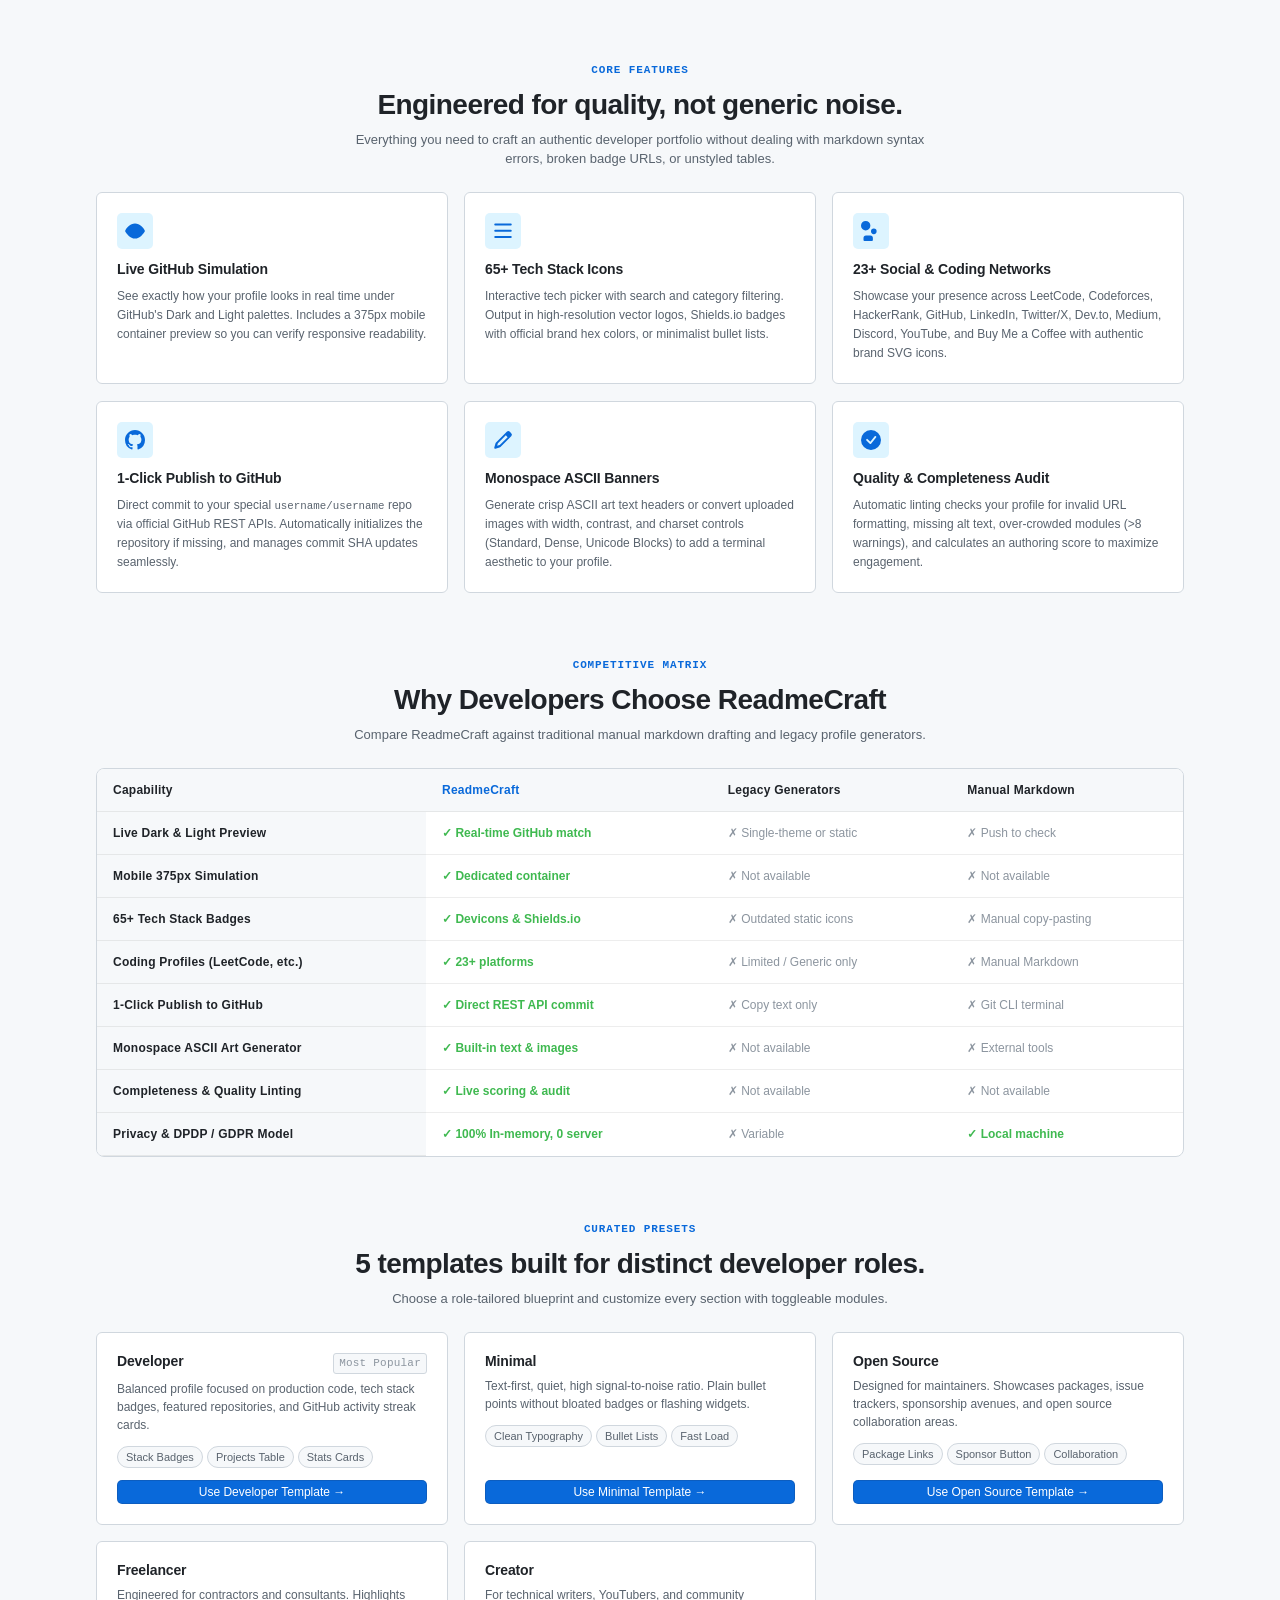
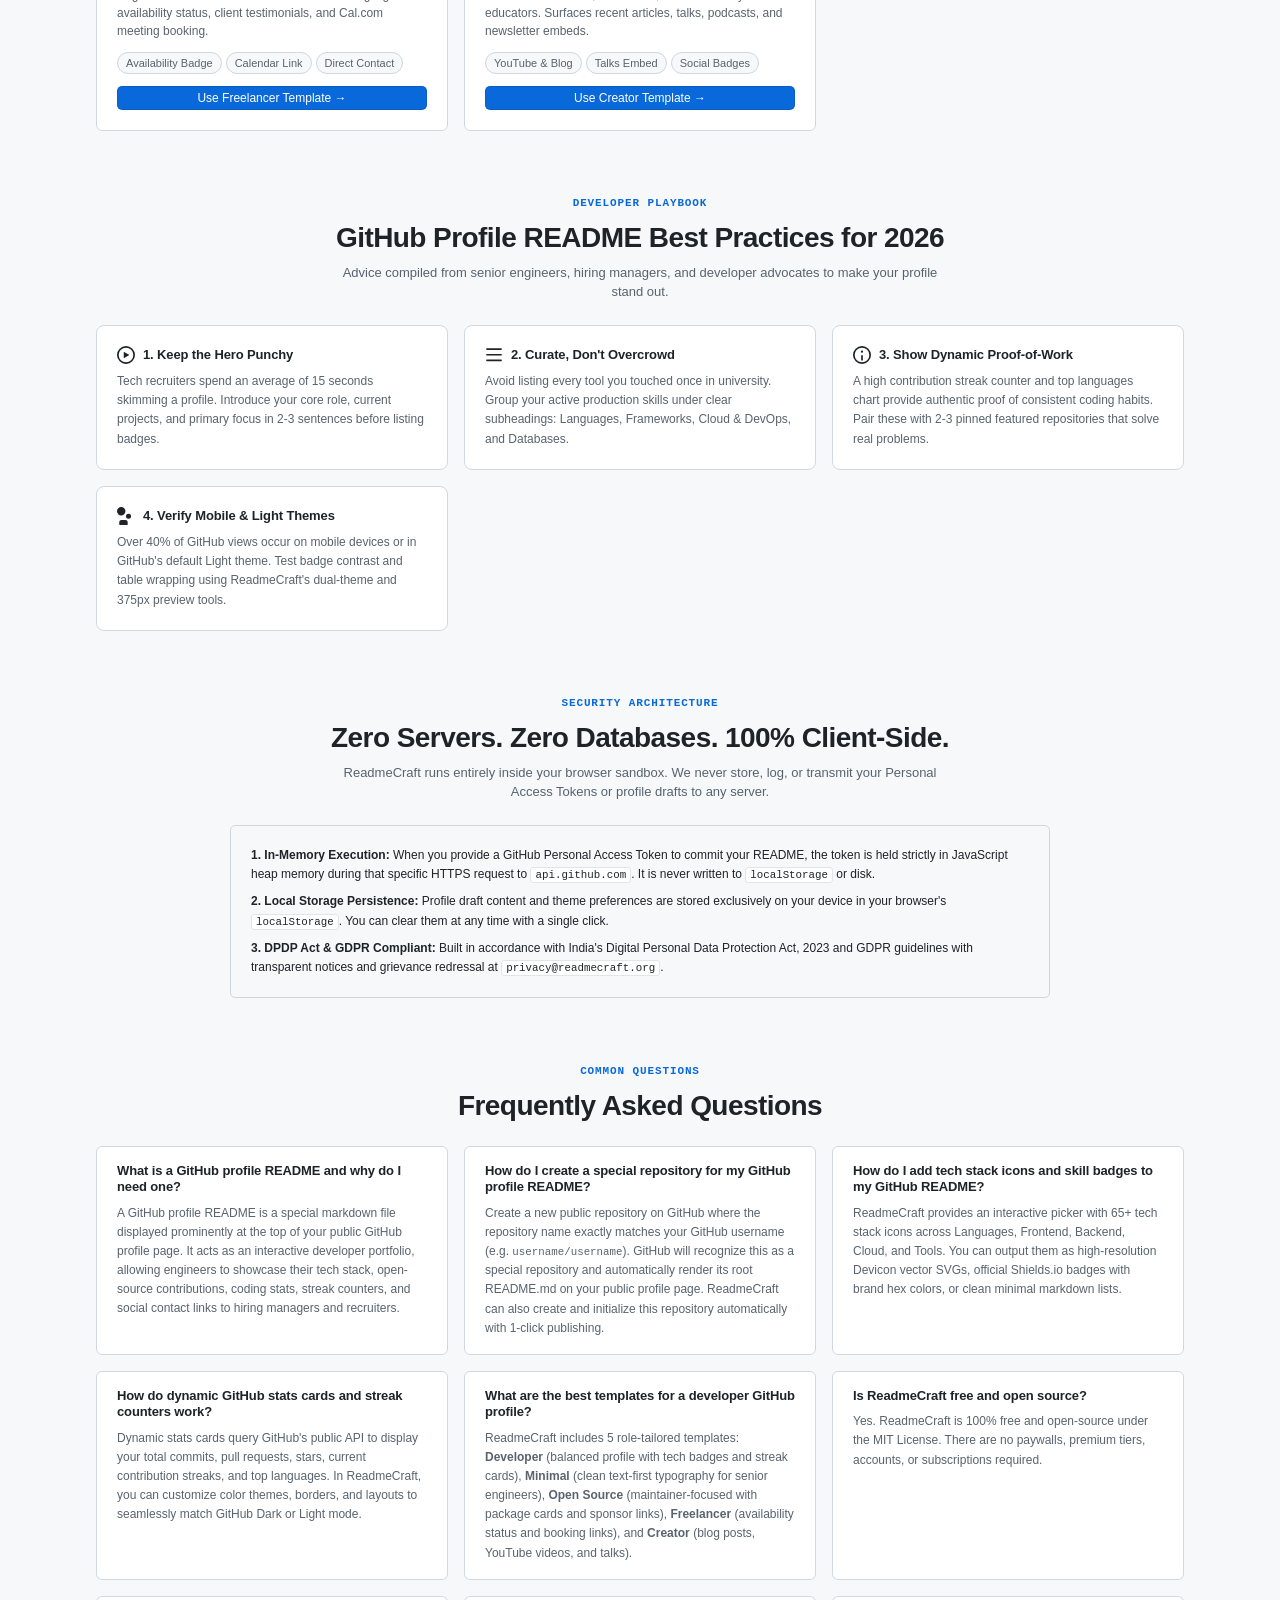
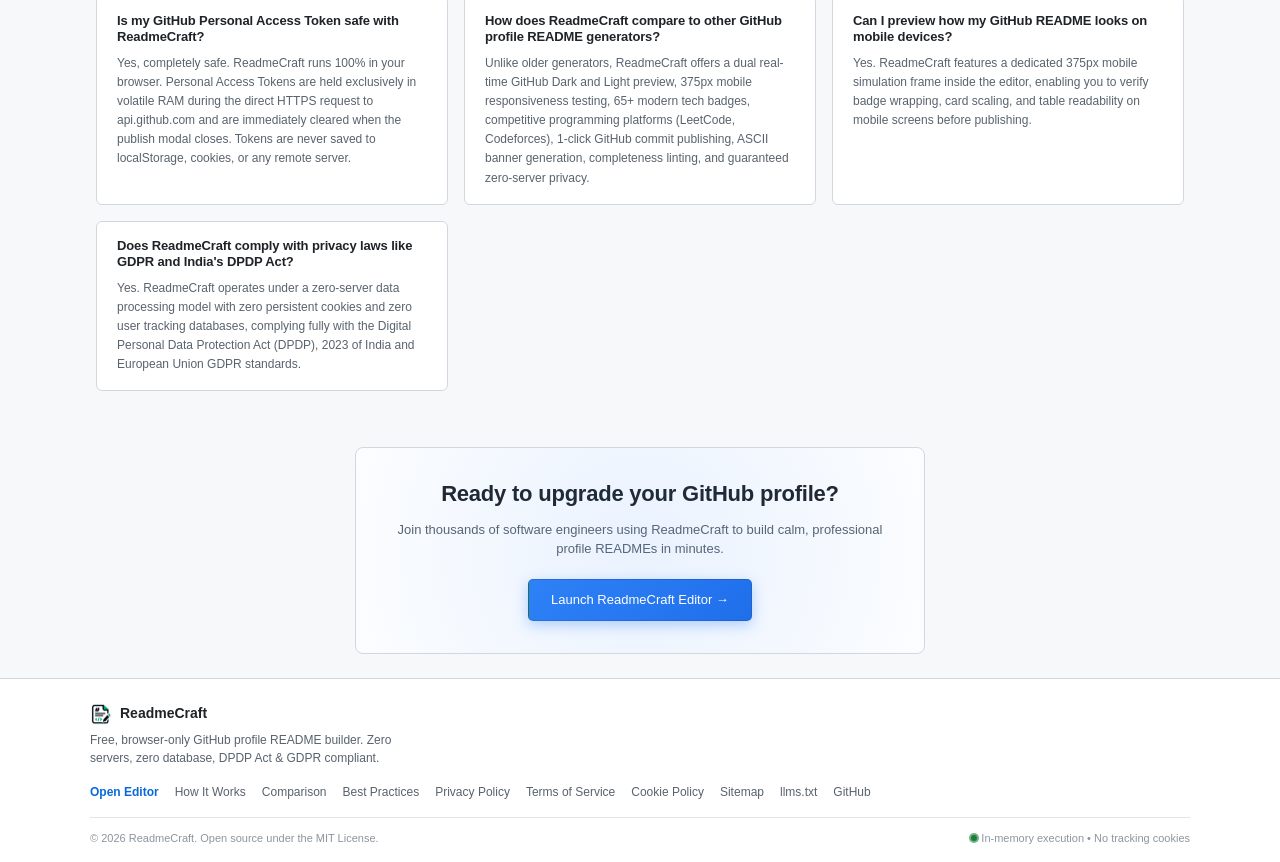
==== commit 11284da9: "feat(ui): add radiant ambient gradient motion, border beam, scroll reveals, and micro-interactions" ====
--- a/index.html
+++ b/index.html
@@ -23,6 +23,7 @@
   <link rel="alternate" hreflang="x-default" href="https://readmecraft.github.io/">
   <link rel="alternate" hreflang="en" href="https://readmecraft.github.io/">
   <meta name="google-adsense-account" content="ca-pub-3823765016983877">
+  <meta name="google-site-verification" content="N8DniDFwCxrGCsi_1UUnAxRU7Dko3FOiitCYh80gD_U">
 
   <!-- Mobile & PWA Configuration -->
   <link rel="manifest" href="site.webmanifest">
@@ -266,6 +267,7 @@
   <link rel="stylesheet" href="src/styles/base.css">
   <link rel="stylesheet" href="src/styles/layout.css">
   <link rel="stylesheet" href="src/styles/components.css">
+  <link rel="stylesheet" href="src/styles/animations.css">
 
   <!-- Vendored Libraries (Pinned) -->
   <script src="vendor/marked-15.0.7.min.js"></script>
@@ -273,6 +275,11 @@
 </head>
 <body>
   <div class="landing-page" id="app">
+    <!-- Ambient Radiant Gradient Mesh Background ("Greading Motion") -->
+    <div class="ambient-gradient-canvas" aria-hidden="true">
+      <div class="ambient-gradient-mesh"></div>
+    </div>
+
     <!-- Slim Navigation Bar -->
     <header class="app-header" role="banner">
       <a href="index.html" class="header-brand" aria-label="ReadmeCraft Home">
@@ -298,7 +305,7 @@
           </svg>
         </button>
 
-        <a href="editor.html" class="btn btn--primary" title="Launch ReadmeCraft builder">
+        <a href="editor.html" class="btn btn--primary btn--animated-gradient" title="Launch ReadmeCraft builder">
           <span>Open Editor</span>
           <svg width="12" height="12" viewBox="0 0 16 16" fill="currentColor" aria-hidden="true">
             <path d="M6.22 3.22a.75.75 0 0 1 1.06 0l4.25 4.25a.75.75 0 0 1 0 1.06l-4.25 4.25a.751.751 0 0 1-1.042-.018.751.751 0 0 1-.018-1.042L9.94 8 6.22 4.28a.75.75 0 0 1 0-1.06z"/>
@@ -309,20 +316,20 @@
 
     <!-- Hero Section -->
     <main id="hero" class="landing-hero" role="main">
-      <div class="landing-pill">
+      <div class="landing-pill animate-hero-pill">
         <span class="status-dot"></span>
         <span>v1.0 &bull; 100% In-Browser &bull; Zero Accounts Required</span>
       </div>
 
-      <h1 class="landing-title">
+      <h1 class="landing-title animate-hero-title">
         Free GitHub Profile README Generator &amp; Builder
       </h1>
 
-      <p class="landing-subtitle">
+      <p class="landing-subtitle animate-hero-subtitle">
         Generate a standout, recruiter-ready developer profile README in minutes. Live GitHub Dark &amp; Light mode split simulation, 65+ curated tech stack badges, 23+ social platforms, dynamic stats cards, ASCII banners, and 1-click publishing directly to your <code>username/username</code> repository.
       </p>
 
-      <div class="landing-hero-actions">
+      <div class="landing-hero-actions animate-hero-actions">
         <form id="landing-import-form" class="landing-import-form" action="editor.html" method="GET">
           <input type="text"
                  id="landing-username-input"
@@ -332,7 +339,7 @@
                  autocomplete="username"
                  spellcheck="false"
                  style="flex: 1;">
-          <button type="submit" class="btn btn--primary" style="white-space: nowrap;">
+          <button type="submit" class="btn btn--primary btn--animated-gradient" style="white-space: nowrap;">
             Import &amp; Build →
           </button>
         </form>
@@ -353,7 +360,7 @@
       </div>
 
       <!-- Live Interactive GitHub Profile Preview Simulation -->
-      <div class="landing-preview-wrapper">
+      <div class="landing-preview-wrapper animate-hero-preview">
         <div class="landing-preview-chrome">
           <div style="display: flex; align-items: center; gap: var(--space-2);">
             <svg width="14" height="14" viewBox="0 0 16 16" fill="currentColor">
@@ -390,7 +397,7 @@
 
     <!-- How It Works Section (AEO / SEO Step-by-Step Workflow) -->
     <section id="how-it-works" class="landing-section" aria-labelledby="how-it-works-title">
-      <div class="landing-section-header">
+      <div class="landing-section-header reveal-on-scroll">
         <span class="landing-section-tag">Quickstart Workflow</span>
         <h2 id="how-it-works-title" class="landing-section-title">How to Create a GitHub Profile README</h2>
         <p class="landing-section-desc">
@@ -399,7 +406,7 @@
       </div>
 
       <div class="landing-steps-grid">
-        <article class="landing-step-card">
+        <article class="landing-step-card reveal-on-scroll">
           <div class="landing-step-header">
             <span class="landing-step-num">1</span>
             <h3 class="landing-step-title">Choose a Role Blueprint</h3>
@@ -409,7 +416,7 @@
           </p>
         </article>
 
-        <article class="landing-step-card">
+        <article class="landing-step-card reveal-on-scroll">
           <div class="landing-step-header">
             <span class="landing-step-num">2</span>
             <h3 class="landing-step-title">Select Tech Badges &amp; Socials</h3>
@@ -419,7 +426,7 @@
           </p>
         </article>
 
-        <article class="landing-step-card">
+        <article class="landing-step-card reveal-on-scroll">
           <div class="landing-step-header">
             <span class="landing-step-num">3</span>
             <h3 class="landing-step-title">Add Dynamic Stats &amp; ASCII Art</h3>
@@ -429,7 +436,7 @@
           </p>
         </article>
 
-        <article class="landing-step-card">
+        <article class="landing-step-card reveal-on-scroll">
           <div class="landing-step-header">
             <span class="landing-step-num">4</span>
             <h3 class="landing-step-title">Live Preview &amp; 1-Click Publish</h3>
@@ -443,7 +450,7 @@
 
     <!-- Features Section -->
     <section id="features" class="landing-section" aria-labelledby="features-title">
-      <div class="landing-section-header">
+      <div class="landing-section-header reveal-on-scroll">
         <span class="landing-section-tag">Core Features</span>
         <h2 id="features-title" class="landing-section-title">Engineered for quality, not generic noise.</h2>
         <p class="landing-section-desc">
@@ -452,7 +459,7 @@
       </div>
 
       <div class="landing-feature-grid">
-        <div class="landing-feature-card">
+        <div class="landing-feature-card reveal-on-scroll">
           <div class="landing-feature-icon">
             <svg width="20" height="20" viewBox="0 0 16 16" fill="currentColor"><path d="M8 2c1.981 0 3.67.992 4.933 2.078 1.27 1.091 2.187 2.345 2.637 3.023a1.62 1.62 0 0 1 0 1.798c-.45.678-1.367 1.932-2.637 3.023C11.67 13.008 9.981 14 8 14c-1.981 0-3.67-.992-4.933-2.078C1.797 10.83.88 9.576.43 8.898a1.62 1.62 0 0 1 0-1.798c.45-.677 1.367-1.931 2.637-3.022C4.33 2.992 6.019 2 8 2zM8 5a3 3 0 1 1 0 6 3 3 0 0 1 0-6z"/></svg>
           </div>
@@ -460,7 +467,7 @@
           <p class="landing-feature-desc">See exactly how your profile looks in real time under GitHub's Dark and Light palettes. Includes a 375px mobile container preview so you can verify responsive readability.</p>
         </div>
 
-        <div class="landing-feature-card" id="skills">
+        <div class="landing-feature-card reveal-on-scroll" id="skills">
           <div class="landing-feature-icon">
             <svg width="20" height="20" viewBox="0 0 16 16" fill="currentColor"><path d="M1 2.75A.75.75 0 0 1 1.75 2h12.5a.75.75 0 0 1 0 1.5H1.75A.75.75 0 0 1 1 2.75zm0 5A.75.75 0 0 1 1.75 7h12.5a.75.75 0 0 1 0 1.5H1.75A.75.75 0 0 1 1 7.75zM1.75 12h12.5a.75.75 0 0 1 0 1.5H1.75a.75.75 0 0 1 0-1.5z"/></svg>
           </div>
@@ -468,7 +475,7 @@
           <p class="landing-feature-desc">Interactive tech picker with search and category filtering. Output in high-resolution vector logos, Shields.io badges with official brand hex colors, or minimalist bullet lists.</p>
         </div>
 
-        <div class="landing-feature-card">
+        <div class="landing-feature-card reveal-on-scroll">
           <div class="landing-feature-icon">
             <svg width="20" height="20" viewBox="0 0 16 16" fill="currentColor"><path d="M3.75 0a3.75 3.75 0 1 0 0 7.5A3.75 3.75 0 0 0 3.75 0zM10.25 6a2.25 2.25 0 1 0 0 4.5 2.25 2.25 0 0 0 0-4.5zM2 13.5a2 2 0 0 1 2-2h3.5a2 2 0 0 1 2 2v1.75a.75.75 0 0 1-.75.75H2.75a.75.75 0 0 1-.75-.75V13.5z"/></svg>
           </div>
@@ -476,7 +483,7 @@
           <p class="landing-feature-desc">Showcase your presence across LeetCode, Codeforces, HackerRank, GitHub, LinkedIn, Twitter/X, Dev.to, Medium, Discord, YouTube, and Buy Me a Coffee with authentic brand SVG icons.</p>
         </div>
 
-        <div class="landing-feature-card">
+        <div class="landing-feature-card reveal-on-scroll">
           <div class="landing-feature-icon">
             <svg width="20" height="20" viewBox="0 0 16 16" fill="currentColor"><path d="M8 0c4.42 0 8 3.58 8 8a8.013 8.013 0 0 1-5.45 7.59c-.4.08-.55-.17-.55-.38 0-.27.01-1.13.01-2.2 0-.75-.25-1.23-.54-1.48 1.78-.2 3.65-.88 3.65-3.95 0-.88-.31-1.59-.82-2.15.08-.2.36-1.02-.08-2.12 0 0-.67-.22-2.2.82-.64-.18-1.32-.27-2-.27-.68 0-1.36.09-2 .27-1.53-1.03-2.2-.82-2.2-.82-.44 1.1-.16 1.92-.08 2.12-.51.56-.82 1.28-.82 2.15 0 3.06 1.86 3.75 3.64 3.95-.23.2-.44.55-.51 1.07-.46.21-1.61.55-2.33-.66-.15-.24-.6-.83-1.23-.82-.67.01-.27.38.01.53.34.19.73.9.82 1.13.16.45.68 1.31 2.69.94 0 .67.01 1.3.01 1.49 0 .21-.15.45-.55.38A7.995 7.995 0 0 1 0 8c0-4.42 3.58-8 8-8z"/></svg>
           </div>
@@ -484,7 +491,7 @@
           <p class="landing-feature-desc">Direct commit to your special <code>username/username</code> repo via official GitHub REST APIs. Automatically initializes the repository if missing, and manages commit SHA updates seamlessly.</p>
         </div>
 
-        <div class="landing-feature-card">
+        <div class="landing-feature-card reveal-on-scroll">
           <div class="landing-feature-icon">
             <svg width="20" height="20" viewBox="0 0 16 16" fill="currentColor"><path d="M11.013 1.427a1.75 1.75 0 0 1 2.474 0l1.086 1.086a1.75 1.75 0 0 1 0 2.474l-8.61 8.61c-.21.21-.47.364-.756.445l-3.251.93a.75.75 0 0 1-.927-.928l.929-3.25a1.75 1.75 0 0 1 .445-.758l8.61-8.61zM10.28 4.28L3.97 10.59a.25.25 0 0 0-.064.108l-.558 1.953 1.953-.558a.249.249 0 0 0 .108-.064l6.31-6.31-1.44-1.44z"/></svg>
           </div>
@@ -492,7 +499,7 @@
           <p class="landing-feature-desc">Generate crisp ASCII art text headers or convert uploaded images with width, contrast, and charset controls (Standard, Dense, Unicode Blocks) to add a terminal aesthetic to your profile.</p>
         </div>
 
-        <div class="landing-feature-card">
+        <div class="landing-feature-card reveal-on-scroll">
           <div class="landing-feature-icon">
             <svg width="20" height="20" viewBox="0 0 16 16" fill="currentColor"><path d="M16 8A8 8 0 1 1 0 8a8 8 0 0 1 16 0zm-3.97-3.03a.75.75 0 0 0-1.08.022L7.477 9.417 5.384 7.323a.75.75 0 0 0-1.06 1.06L6.97 11.03a.75.75 0 0 0 1.079-.02l3.992-4.99a.75.75 0 0 0-.01-1.05z"/></svg>
           </div>
@@ -504,7 +511,7 @@
 
     <!-- Feature Comparison Section (AEO & Competitive SEO Matrix) -->
     <section id="comparison" class="landing-section" aria-labelledby="comparison-title">
-      <div class="landing-section-header">
+      <div class="landing-section-header reveal-on-scroll">
         <span class="landing-section-tag">Competitive Matrix</span>
         <h2 id="comparison-title" class="landing-section-title">Why Developers Choose ReadmeCraft</h2>
         <p class="landing-section-desc">
@@ -512,7 +519,7 @@
         </p>
       </div>
 
-      <div class="comparison-table-wrapper">
+      <div class="comparison-table-wrapper reveal-on-scroll">
         <table class="comparison-table" aria-label="Feature comparison matrix">
           <thead>
             <tr>
@@ -578,7 +585,7 @@
 
     <!-- Templates Showcase Section -->
     <section id="templates" class="landing-section" aria-labelledby="templates-title">
-      <div class="landing-section-header">
+      <div class="landing-section-header reveal-on-scroll">
         <span class="landing-section-tag">Curated Presets</span>
         <h2 id="templates-title" class="landing-section-title">5 templates built for distinct developer roles.</h2>
         <p class="landing-section-desc">
@@ -587,7 +594,7 @@
       </div>
 
       <div class="landing-template-grid">
-        <div class="landing-template-card">
+        <div class="landing-template-card reveal-on-scroll">
           <div>
             <div style="display: flex; justify-content: space-between; align-items: baseline;">
               <h3 style="font-size: var(--font-size-base); font-weight: 600;">Developer</h3>
@@ -607,7 +614,7 @@
           </button>
         </div>
 
-        <div class="landing-template-card">
+        <div class="landing-template-card reveal-on-scroll">
           <div>
             <h3 style="font-size: var(--font-size-base); font-weight: 600;">Minimal</h3>
             <p style="font-size: var(--font-size-xs); color: var(--color-text-secondary); margin-top: 6px;">
@@ -624,7 +631,7 @@
           </button>
         </div>
 
-        <div class="landing-template-card">
+        <div class="landing-template-card reveal-on-scroll">
           <div>
             <h3 style="font-size: var(--font-size-base); font-weight: 600;">Open Source</h3>
             <p style="font-size: var(--font-size-xs); color: var(--color-text-secondary); margin-top: 6px;">
@@ -641,7 +648,7 @@
           </button>
         </div>
 
-        <div class="landing-template-card">
+        <div class="landing-template-card reveal-on-scroll">
           <div>
             <h3 style="font-size: var(--font-size-base); font-weight: 600;">Freelancer</h3>
             <p style="font-size: var(--font-size-xs); color: var(--color-text-secondary); margin-top: 6px;">
@@ -658,7 +665,7 @@
           </button>
         </div>
 
-        <div class="landing-template-card">
+        <div class="landing-template-card reveal-on-scroll">
           <div>
             <h3 style="font-size: var(--font-size-base); font-weight: 600;">Creator</h3>
             <p style="font-size: var(--font-size-xs); color: var(--color-text-secondary); margin-top: 6px;">
@@ -679,7 +686,7 @@
 
     <!-- Developer Best Practices Guide Section (AEO Information Gain) -->
     <section id="guide" class="landing-section" aria-labelledby="guide-title">
-      <div class="landing-section-header">
+      <div class="landing-section-header reveal-on-scroll">
         <span class="landing-section-tag">Developer Playbook</span>
         <h2 id="guide-title" class="landing-section-title">GitHub Profile README Best Practices for 2026</h2>
         <p class="landing-section-desc">
@@ -688,7 +695,7 @@
       </div>
 
       <div class="best-practices-grid">
-        <article class="best-practice-card">
+        <article class="best-practice-card reveal-on-scroll">
           <h3>
             <svg width="18" height="18" viewBox="0 0 16 16" fill="currentColor" aria-hidden="true"><path d="M8 0a8 8 0 1 1 0 16A8 8 0 0 1 8 0zM1.5 8a6.5 6.5 0 1 0 13 0 6.5 6.5 0 0 0-13 0zm4.879-2.773 4.264 2.559a.25.25 0 0 1 0 .428l-4.264 2.559A.25.25 0 0 1 6 10.559V5.442a.25.25 0 0 1 .379-.215z"/></svg>
             1. Keep the Hero Punchy
@@ -698,7 +705,7 @@
           </p>
         </article>
 
-        <article class="best-practice-card">
+        <article class="best-practice-card reveal-on-scroll">
           <h3>
             <svg width="18" height="18" viewBox="0 0 16 16" fill="currentColor" aria-hidden="true"><path d="M1 2.75A.75.75 0 0 1 1.75 2h12.5a.75.75 0 0 1 0 1.5H1.75A.75.75 0 0 1 1 2.75zm0 5A.75.75 0 0 1 1.75 7h12.5a.75.75 0 0 1 0 1.5H1.75A.75.75 0 0 1 1 7.75zM1.75 12h12.5a.75.75 0 0 1 0 1.5H1.75a.75.75 0 0 1 0-1.5z"/></svg>
             2. Curate, Don't Overcrowd
@@ -708,7 +715,7 @@
           </p>
         </article>
 
-        <article class="best-practice-card">
+        <article class="best-practice-card reveal-on-scroll">
           <h3>
             <svg width="18" height="18" viewBox="0 0 16 16" fill="currentColor" aria-hidden="true"><path d="M8 1.5a6.5 6.5 0 1 0 0 13 6.5 6.5 0 0 0 0-13zM0 8a8 8 0 1 1 16 0A8 8 0 0 1 0 8zm9-3a1 1 0 1 1-2 0 1 1 0 0 1 2 0zm-.25 3.75a.75.75 0 0 0-1.5 0v3.5a.75.75 0 0 0 1.5 0v-3.5z"/></svg>
             3. Show Dynamic Proof-of-Work
@@ -718,7 +725,7 @@
           </p>
         </article>
 
-        <article class="best-practice-card">
+        <article class="best-practice-card reveal-on-scroll">
           <h3>
             <svg width="18" height="18" viewBox="0 0 16 16" fill="currentColor" aria-hidden="true"><path d="M3.75 0a3.75 3.75 0 1 0 0 7.5A3.75 3.75 0 0 0 3.75 0zM10.25 6a2.25 2.25 0 1 0 0 4.5 2.25 2.25 0 0 0 0-4.5zM2 13.5a2 2 0 0 1 2-2h3.5a2 2 0 0 1 2 2v1.75a.75.75 0 0 1-.75.75H2.75a.75.75 0 0 1-.75-.75V13.5z"/></svg>
             4. Verify Mobile &amp; Light Themes
@@ -732,7 +739,7 @@
 
     <!-- Architecture & Privacy Section -->
     <section id="privacy" class="landing-section" aria-labelledby="privacy-arch-title">
-      <div class="landing-section-header">
+      <div class="landing-section-header reveal-on-scroll">
         <span class="landing-section-tag">Security Architecture</span>
         <h2 id="privacy-arch-title" class="landing-section-title">Zero Servers. Zero Databases. 100% Client-Side.</h2>
         <p class="landing-section-desc">
@@ -740,7 +747,7 @@
         </p>
       </div>
 
-      <div class="security-note" style="max-width: 820px; margin: 0 auto; padding: var(--space-5); line-height: 1.6; font-size: var(--font-size-xs);">
+      <div class="security-note reveal-on-scroll" style="max-width: 820px; margin: 0 auto; padding: var(--space-5); line-height: 1.6; font-size: var(--font-size-xs);">
         <p><strong>1. In-Memory Execution:</strong> When you provide a GitHub Personal Access Token to commit your README, the token is held strictly in JavaScript heap memory during that specific HTTPS request to <code>api.github.com</code>. It is never written to <code>localStorage</code> or disk.</p>
         <p style="margin-top: var(--space-2);"><strong>2. Local Storage Persistence:</strong> Profile draft content and theme preferences are stored exclusively on your device in your browser's <code>localStorage</code>. You can clear them at any time with a single click.</p>
         <p style="margin-top: var(--space-2);"><strong>3. DPDP Act &amp; GDPR Compliant:</strong> Built in accordance with India's Digital Personal Data Protection Act, 2023 and GDPR guidelines with transparent notices and grievance redressal at <code>privacy@readmecraft.org</code>.</p>
@@ -749,58 +756,58 @@
 
     <!-- FAQ Section -->
     <section id="faq" class="landing-section" aria-labelledby="faq-title">
-      <div class="landing-section-header">
+      <div class="landing-section-header reveal-on-scroll">
         <span class="landing-section-tag">Common Questions</span>
         <h2 id="faq-title" class="landing-section-title">Frequently Asked Questions</h2>
       </div>
 
       <div class="landing-faq-grid">
-        <div class="landing-faq-item">
+        <div class="landing-faq-item reveal-on-scroll">
           <h3 class="landing-faq-q">What is a GitHub profile README and why do I need one?</h3>
           <p class="landing-faq-a">A GitHub profile README is a special markdown file displayed prominently at the top of your public GitHub profile page. It acts as an interactive developer portfolio, allowing engineers to showcase their tech stack, open-source contributions, coding stats, streak counters, and social contact links to hiring managers and recruiters.</p>
         </div>
 
-        <div class="landing-faq-item">
+        <div class="landing-faq-item reveal-on-scroll">
           <h3 class="landing-faq-q">How do I create a special repository for my GitHub profile README?</h3>
           <p class="landing-faq-a">Create a new public repository on GitHub where the repository name exactly matches your GitHub username (e.g. <code>username/username</code>). GitHub will recognize this as a special repository and automatically render its root README.md on your public profile page. ReadmeCraft can also create and initialize this repository automatically with 1-click publishing.</p>
         </div>
 
-        <div class="landing-faq-item">
+        <div class="landing-faq-item reveal-on-scroll">
           <h3 class="landing-faq-q">How do I add tech stack icons and skill badges to my GitHub README?</h3>
           <p class="landing-faq-a">ReadmeCraft provides an interactive picker with 65+ tech stack icons across Languages, Frontend, Backend, Cloud, and Tools. You can output them as high-resolution Devicon vector SVGs, official Shields.io badges with brand hex colors, or clean minimal markdown lists.</p>
         </div>
 
-        <div class="landing-faq-item">
+        <div class="landing-faq-item reveal-on-scroll">
           <h3 class="landing-faq-q">How do dynamic GitHub stats cards and streak counters work?</h3>
           <p class="landing-faq-a">Dynamic stats cards query GitHub's public API to display your total commits, pull requests, stars, current contribution streaks, and top languages. In ReadmeCraft, you can customize color themes, borders, and layouts to seamlessly match GitHub Dark or Light mode.</p>
         </div>
 
-        <div class="landing-faq-item">
+        <div class="landing-faq-item reveal-on-scroll">
           <h3 class="landing-faq-q">What are the best templates for a developer GitHub profile?</h3>
           <p class="landing-faq-a">ReadmeCraft includes 5 role-tailored templates: <strong>Developer</strong> (balanced profile with tech badges and streak cards), <strong>Minimal</strong> (clean text-first typography for senior engineers), <strong>Open Source</strong> (maintainer-focused with package cards and sponsor links), <strong>Freelancer</strong> (availability status and booking links), and <strong>Creator</strong> (blog posts, YouTube videos, and talks).</p>
         </div>
 
-        <div class="landing-faq-item">
+        <div class="landing-faq-item reveal-on-scroll">
           <h3 class="landing-faq-q">Is ReadmeCraft free and open source?</h3>
           <p class="landing-faq-a">Yes. ReadmeCraft is 100% free and open-source under the MIT License. There are no paywalls, premium tiers, accounts, or subscriptions required.</p>
         </div>
 
-        <div class="landing-faq-item">
+        <div class="landing-faq-item reveal-on-scroll">
           <h3 class="landing-faq-q">Is my GitHub Personal Access Token safe with ReadmeCraft?</h3>
           <p class="landing-faq-a">Yes, completely safe. ReadmeCraft runs 100% in your browser. Personal Access Tokens are held exclusively in volatile RAM during the direct HTTPS request to api.github.com and are immediately cleared when the publish modal closes. Tokens are never saved to localStorage, cookies, or any remote server.</p>
         </div>
 
-        <div class="landing-faq-item">
+        <div class="landing-faq-item reveal-on-scroll">
           <h3 class="landing-faq-q">How does ReadmeCraft compare to other GitHub profile README generators?</h3>
           <p class="landing-faq-a">Unlike older generators, ReadmeCraft offers a dual real-time GitHub Dark and Light preview, 375px mobile responsiveness testing, 65+ modern tech badges, competitive programming platforms (LeetCode, Codeforces), 1-click GitHub commit publishing, ASCII banner generation, completeness linting, and guaranteed zero-server privacy.</p>
         </div>
 
-        <div class="landing-faq-item">
+        <div class="landing-faq-item reveal-on-scroll">
           <h3 class="landing-faq-q">Can I preview how my GitHub README looks on mobile devices?</h3>
           <p class="landing-faq-a">Yes. ReadmeCraft features a dedicated 375px mobile simulation frame inside the editor, enabling you to verify badge wrapping, card scaling, and table readability on mobile screens before publishing.</p>
         </div>
 
-        <div class="landing-faq-item">
+        <div class="landing-faq-item reveal-on-scroll">
           <h3 class="landing-faq-q">Does ReadmeCraft comply with privacy laws like GDPR and India's DPDP Act?</h3>
           <p class="landing-faq-a">Yes. ReadmeCraft operates under a zero-server data processing model with zero persistent cookies and zero user tracking databases, complying fully with the Digital Personal Data Protection Act (DPDP), 2023 of India and European Union GDPR standards.</p>
         </div>
@@ -808,12 +815,12 @@
     </section>
 
     <!-- Final Call to Action Banner -->
-    <div class="landing-cta-banner">
+    <div class="landing-cta-banner reveal-on-scroll">
       <h2 style="font-size: var(--font-size-xl); font-weight: 700; color: var(--color-text-primary);">Ready to upgrade your GitHub profile?</h2>
       <p style="font-size: var(--font-size-sm); color: var(--color-text-secondary); max-width: 520px;">
         Join thousands of software engineers using ReadmeCraft to build calm, professional profile READMEs in minutes.
       </p>
-      <a href="editor.html" class="btn btn--primary" style="padding: 10px 22px; font-size: var(--font-size-sm); margin-top: var(--space-2);">
+      <a href="editor.html" class="btn btn--primary btn--animated-gradient" style="padding: 10px 22px; font-size: var(--font-size-sm); margin-top: var(--space-2);">
         Launch ReadmeCraft Editor →
       </a>
     </div>
@@ -863,6 +870,6 @@
   </div>
 
   <!-- Landing Page Script Bootstrap -->
-  <script type="module" src="src/ui/landing.js?v=1.0.3"></script>
+  <script type="module" src="src/ui/landing.js?v=1.1.1"></script>
 </body>
 </html>
--- a/src/styles/animations.css
+++ b/src/styles/animations.css
@@ -0,0 +1,477 @@
+/**
+ * ReadmeCraft — Motion & Animation System
+ * Engineered for 60fps GPU acceleration using transform & opacity.
+ * Features ambient radiant gradient flow, border beam illumination,
+ * staggered scroll reveals, and responsive micro-interactions.
+ */
+
+/* ==========================================================================
+   1. Ambient Radiant Gradient Mesh ("Greading Motion")
+   ========================================================================== */
+
+.ambient-gradient-canvas {
+  position: absolute;
+  top: 0;
+  left: 0;
+  right: 0;
+  height: 850px;
+  overflow: hidden;
+  pointer-events: none;
+  z-index: 0;
+}
+
+.ambient-gradient-mesh {
+  position: absolute;
+  top: -150px;
+  left: 50%;
+  transform: translateX(-50%);
+  width: 140%;
+  max-width: 1500px;
+  height: 750px;
+  background: 
+    radial-gradient(ellipse 60% 50% at 50% 25%, rgba(47, 129, 247, 0.22), transparent 70%),
+    radial-gradient(ellipse 45% 45% at 20% 40%, rgba(56, 189, 248, 0.16), transparent 60%),
+    radial-gradient(ellipse 45% 45% at 80% 30%, rgba(139, 92, 246, 0.18), transparent 65%),
+    radial-gradient(ellipse 50% 40% at 50% 75%, rgba(63, 185, 80, 0.10), transparent 70%);
+  filter: blur(65px);
+  opacity: 0.9;
+  animation: radiantAuraFlow 16s ease-in-out infinite alternate;
+  will-change: transform, filter, opacity;
+}
+
+[data-theme="light"] .ambient-gradient-mesh {
+  background: 
+    radial-gradient(ellipse 60% 50% at 50% 25%, rgba(9, 105, 218, 0.12), transparent 70%),
+    radial-gradient(ellipse 45% 45% at 20% 40%, rgba(31, 111, 235, 0.08), transparent 60%),
+    radial-gradient(ellipse 45% 45% at 80% 30%, rgba(130, 80, 223, 0.10), transparent 65%),
+    radial-gradient(ellipse 50% 40% at 50% 75%, rgba(26, 127, 55, 0.06), transparent 70%);
+  filter: blur(75px);
+  opacity: 0.75;
+}
+
+@keyframes radiantAuraFlow {
+  0% {
+    transform: translateX(-50%) rotate(0deg) scale(1);
+    filter: blur(65px);
+  }
+  33% {
+    transform: translateX(-47%) rotate(2.5deg) scale(1.05);
+    filter: blur(75px);
+  }
+  66% {
+    transform: translateX(-53%) rotate(-2deg) scale(0.97);
+    filter: blur(60px);
+  }
+  100% {
+    transform: translateX(-50%) rotate(1deg) scale(1.03);
+    filter: blur(70px);
+  }
+}
+
+/* ==========================================================================
+   2. Glowing Border Beam for Hero Preview
+   ========================================================================== */
+
+.landing-preview-wrapper {
+  position: relative;
+  isolation: isolate;
+  transition: transform var(--duration-normal) var(--ease-default),
+              box-shadow var(--duration-normal) var(--ease-default);
+}
+
+.landing-preview-wrapper:hover {
+  box-shadow: 0 20px 48px -12px rgba(47, 129, 247, 0.22);
+}
+
+.landing-preview-wrapper::before {
+  content: "";
+  position: absolute;
+  inset: -1px;
+  border-radius: calc(var(--radius-lg) + 1px);
+  padding: 1px;
+  background: linear-gradient(
+    90deg,
+    transparent 0%,
+    rgba(47, 129, 247, 0.6) 20%,
+    rgba(56, 189, 248, 0.9) 50%,
+    rgba(139, 92, 246, 0.6) 80%,
+    transparent 100%
+  );
+  background-size: 250% 100%;
+  -webkit-mask: linear-gradient(#fff 0 0) content-box, linear-gradient(#fff 0 0);
+  -webkit-mask-composite: xor;
+  mask-composite: exclude;
+  animation: borderBeam 7s linear infinite;
+  pointer-events: none;
+  z-index: 3;
+}
+
+@keyframes borderBeam {
+  0% {
+    background-position: 250% 0;
+  }
+  100% {
+    background-position: -250% 0;
+  }
+}
+
+/* ==========================================================================
+   3. Animated Gradient Buttons & Shimmer
+   ========================================================================== */
+
+.btn--animated-gradient {
+  position: relative;
+  background: linear-gradient(135deg, #2f81f7 0%, #1f6feb 45%, #238636 100%) !important;
+  background-size: 220% 220% !important;
+  animation: buttonGradientFlow 5s ease infinite alternate;
+  box-shadow: 0 4px 14px rgba(47, 129, 247, 0.35);
+  transition: transform 0.2s cubic-bezier(0.16, 1, 0.3, 1),
+              box-shadow 0.2s cubic-bezier(0.16, 1, 0.3, 1) !important;
+}
+
+.btn--animated-gradient:hover {
+  transform: translateY(-2px) scale(1.02);
+  box-shadow: 0 8px 24px rgba(47, 129, 247, 0.45);
+}
+
+.btn--animated-gradient:active {
+  transform: translateY(0) scale(0.98);
+}
+
+@keyframes buttonGradientFlow {
+  0% {
+    background-position: 0% 50%;
+  }
+  50% {
+    background-position: 100% 50%;
+  }
+  100% {
+    background-position: 0% 50%;
+  }
+}
+
+/* ==========================================================================
+   4. Status Dot Pulsing Radar
+   ========================================================================== */
+
+.status-dot {
+  position: relative;
+}
+
+.status-dot::after {
+  content: "";
+  position: absolute;
+  inset: -2px;
+  border-radius: 50%;
+  background: var(--color-success);
+  opacity: 0.6;
+  animation: statusRadar 2.2s cubic-bezier(0.24, 0, 0.38, 1) infinite;
+}
+
+@keyframes statusRadar {
+  0% {
+    transform: scale(1);
+    opacity: 0.7;
+  }
+  65% {
+    transform: scale(2.8);
+    opacity: 0;
+  }
+  100% {
+    transform: scale(2.8);
+    opacity: 0;
+  }
+}
+
+/* ==========================================================================
+   5. Orchestrated Hero Entrance Animations
+   ========================================================================== */
+
+.animate-hero-pill {
+  animation: heroFadeSlideDown 0.65s cubic-bezier(0.16, 1, 0.3, 1) 0.05s both;
+}
+
+.animate-hero-title {
+  animation: heroFadeSlideUp 0.75s cubic-bezier(0.16, 1, 0.3, 1) 0.15s both;
+}
+
+.animate-hero-subtitle {
+  animation: heroFadeSlideUp 0.75s cubic-bezier(0.16, 1, 0.3, 1) 0.25s both;
+}
+
+.animate-hero-actions {
+  animation: heroFadeSlideUp 0.75s cubic-bezier(0.16, 1, 0.3, 1) 0.35s both;
+}
+
+.animate-hero-preview {
+  animation: heroPreviewLift 0.9s cubic-bezier(0.16, 1, 0.3, 1) 0.45s both;
+}
+
+@keyframes heroFadeSlideDown {
+  0% {
+    opacity: 0;
+    transform: translateY(-12px) scale(0.96);
+  }
+  100% {
+    opacity: 1;
+    transform: translateY(0) scale(1);
+  }
+}
+
+@keyframes heroFadeSlideUp {
+  0% {
+    opacity: 0;
+    transform: translateY(16px);
+  }
+  100% {
+    opacity: 1;
+    transform: translateY(0);
+  }
+}
+
+@keyframes heroPreviewLift {
+  0% {
+    opacity: 0;
+    transform: translateY(28px) scale(0.98);
+  }
+  100% {
+    opacity: 1;
+    transform: translateY(0) scale(1);
+  }
+}
+
+/* ==========================================================================
+   6. Scroll-Driven Stagger Reveal
+   ========================================================================== */
+
+.reveal-on-scroll {
+  opacity: 0;
+  transform: translateY(22px);
+  transition: opacity 0.65s cubic-bezier(0.16, 1, 0.3, 1),
+              transform 0.65s cubic-bezier(0.16, 1, 0.3, 1);
+  transition-delay: var(--reveal-delay, 0ms);
+  will-change: opacity, transform;
+}
+
+.reveal-on-scroll.is-revealed {
+  opacity: 1;
+  transform: translateY(0);
+}
+
+/* Section Header Slide In */
+.landing-section-header.reveal-on-scroll {
+  transform: translateY(16px);
+}
+.landing-section-header.reveal-on-scroll.is-revealed {
+  transform: translateY(0);
+}
+
+/* ==========================================================================
+   7. Micro-Interactions & Hover Dynamics
+   ========================================================================== */
+
+/* Step Cards */
+.landing-step-card {
+  transition: transform 0.28s cubic-bezier(0.16, 1, 0.3, 1),
+              border-color 0.28s cubic-bezier(0.16, 1, 0.3, 1),
+              box-shadow 0.28s cubic-bezier(0.16, 1, 0.3, 1);
+}
+
+.landing-step-card:hover {
+  transform: translateY(-4px);
+  border-color: var(--color-accent);
+  box-shadow: 0 10px 28px -8px rgba(47, 129, 247, 0.20);
+}
+
+.landing-step-card:hover .landing-step-num {
+  transform: scale(1.1) rotate(4deg);
+  background: var(--color-accent);
+  color: #ffffff;
+  transition: all 0.25s cubic-bezier(0.16, 1, 0.3, 1);
+}
+
+.landing-step-num {
+  transition: transform 0.25s cubic-bezier(0.16, 1, 0.3, 1),
+              background 0.25s cubic-bezier(0.16, 1, 0.3, 1),
+              color 0.25s cubic-bezier(0.16, 1, 0.3, 1);
+}
+
+/* Feature Cards */
+.landing-feature-card {
+  transition: transform 0.28s cubic-bezier(0.16, 1, 0.3, 1),
+              border-color 0.28s cubic-bezier(0.16, 1, 0.3, 1),
+              box-shadow 0.28s cubic-bezier(0.16, 1, 0.3, 1);
+}
+
+.landing-feature-card:hover {
+  transform: translateY(-4px);
+  border-color: var(--color-accent);
+  box-shadow: 0 10px 28px -8px rgba(47, 129, 247, 0.18);
+}
+
+.landing-feature-card:hover .landing-feature-icon {
+  transform: scale(1.12);
+  color: var(--color-accent);
+  transition: transform 0.25s cubic-bezier(0.16, 1, 0.3, 1),
+              color 0.25s cubic-bezier(0.16, 1, 0.3, 1);
+}
+
+.landing-feature-icon {
+  transition: transform 0.25s cubic-bezier(0.16, 1, 0.3, 1),
+              color 0.25s cubic-bezier(0.16, 1, 0.3, 1);
+}
+
+/* Template Cards */
+.landing-template-card {
+  transition: transform 0.28s cubic-bezier(0.16, 1, 0.3, 1),
+              border-color 0.28s cubic-bezier(0.16, 1, 0.3, 1),
+              box-shadow 0.28s cubic-bezier(0.16, 1, 0.3, 1);
+}
+
+.landing-template-card:hover {
+  transform: translateY(-4px);
+  border-color: var(--color-accent);
+  box-shadow: 0 12px 32px -8px rgba(47, 129, 247, 0.22);
+}
+
+.landing-template-card:hover .btn-use-template {
+  transform: translateY(-1px);
+  box-shadow: 0 4px 12px rgba(47, 129, 247, 0.3);
+}
+
+/* Best Practice Cards */
+.best-practice-card {
+  transition: transform 0.28s cubic-bezier(0.16, 1, 0.3, 1),
+              border-color 0.28s cubic-bezier(0.16, 1, 0.3, 1),
+              box-shadow 0.28s cubic-bezier(0.16, 1, 0.3, 1);
+}
+
+.best-practice-card:hover {
+  transform: translateY(-4px);
+  border-color: var(--color-accent);
+  box-shadow: 0 10px 28px -8px rgba(47, 129, 247, 0.18);
+}
+
+.best-practice-card:hover svg {
+  transform: scale(1.15);
+  color: var(--color-accent);
+  transition: transform 0.25s cubic-bezier(0.16, 1, 0.3, 1),
+              color 0.25s cubic-bezier(0.16, 1, 0.3, 1);
+}
+
+.best-practice-card svg {
+  transition: transform 0.25s cubic-bezier(0.16, 1, 0.3, 1),
+              color 0.25s cubic-bezier(0.16, 1, 0.3, 1);
+}
+
+/* FAQ Items */
+.landing-faq-item {
+  transition: transform 0.25s cubic-bezier(0.16, 1, 0.3, 1),
+              border-color 0.25s cubic-bezier(0.16, 1, 0.3, 1),
+              box-shadow 0.25s cubic-bezier(0.16, 1, 0.3, 1);
+}
+
+.landing-faq-item:hover {
+  transform: translateY(-2px);
+  border-color: var(--color-accent);
+  box-shadow: 0 6px 20px -6px rgba(47, 129, 247, 0.16);
+}
+
+/* Comparison Table Rows */
+.comparison-table tr {
+  transition: background-color 0.2s ease;
+}
+
+/* Interactive Brand Logo Hover */
+.header-brand {
+  transition: transform 0.2s cubic-bezier(0.16, 1, 0.3, 1);
+}
+.header-brand:hover {
+  transform: scale(1.02);
+}
+
+/* Nav Links Subtle Glow Indicator */
+.landing-nav-link {
+  position: relative;
+  transition: color 0.2s ease;
+}
+
+.landing-nav-link::after {
+  content: "";
+  position: absolute;
+  bottom: -4px;
+  left: 0;
+  width: 100%;
+  height: 2px;
+  background: var(--color-accent);
+  border-radius: 1px;
+  transform: scaleX(0);
+  transform-origin: right;
+  transition: transform 0.25s cubic-bezier(0.16, 1, 0.3, 1);
+}
+
+.landing-nav-link:hover::after {
+  transform: scaleX(1);
+  transform-origin: left;
+}
+
+/* Final CTA Banner Ambient Motion */
+.landing-cta-banner {
+  position: relative;
+  overflow: hidden;
+  transition: transform 0.3s cubic-bezier(0.16, 1, 0.3, 1),
+              box-shadow 0.3s cubic-bezier(0.16, 1, 0.3, 1);
+}
+
+.landing-cta-banner::before {
+  content: "";
+  position: absolute;
+  top: -50%;
+  left: -50%;
+  width: 200%;
+  height: 200%;
+  background: radial-gradient(circle at center, rgba(47, 129, 247, 0.10), transparent 60%);
+  animation: ctaAura 12s ease-in-out infinite alternate;
+  pointer-events: none;
+  z-index: 0;
+}
+
+@keyframes ctaAura {
+  0% { transform: translate(0, 0) scale(1); }
+  50% { transform: translate(4%, 3%) scale(1.08); }
+  100% { transform: translate(-3%, -2%) scale(0.95); }
+}
+
+.landing-cta-banner:hover {
+  transform: translateY(-2px);
+  box-shadow: 0 16px 36px -10px rgba(47, 129, 247, 0.25);
+}
+
+/* Interactive Input Focus Glow */
+.landing-import-form .form-input:focus {
+  box-shadow: 0 0 0 3px rgba(47, 129, 247, 0.35);
+  border-color: var(--color-accent);
+}
+
+/* ==========================================================================
+   8. Accessibility: Prefers-Reduced-Motion Guard
+   ========================================================================== */
+
+@media (prefers-reduced-motion: reduce) {
+  *, *::before, *::after {
+    animation-duration: 0.001s !important;
+    animation-iteration-count: 1 !important;
+    transition-duration: 0.001s !important;
+  }
+  .reveal-on-scroll {
+    opacity: 1 !important;
+    transform: none !important;
+  }
+  .ambient-gradient-mesh,
+  .landing-preview-wrapper::before,
+  .btn--animated-gradient,
+  .status-dot::after,
+  .landing-cta-banner::before {
+    animation: none !important;
+  }
+}
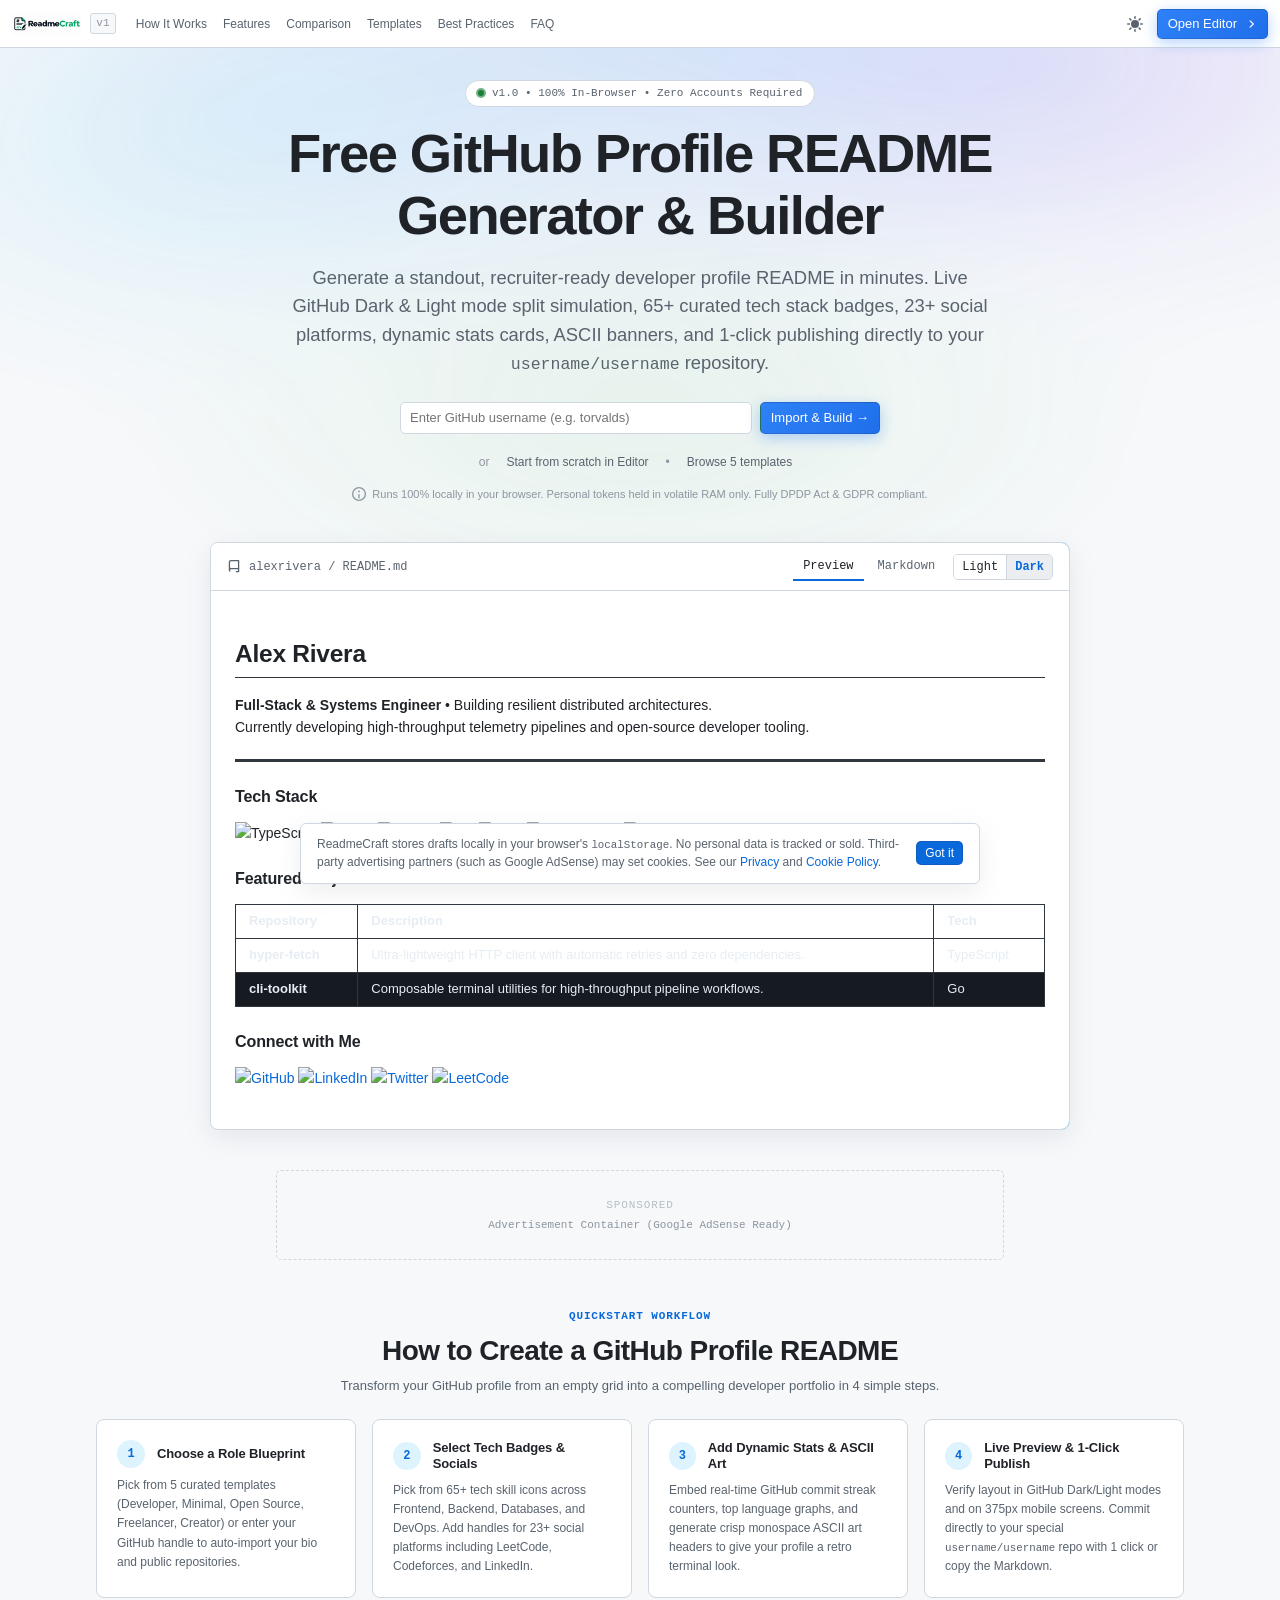
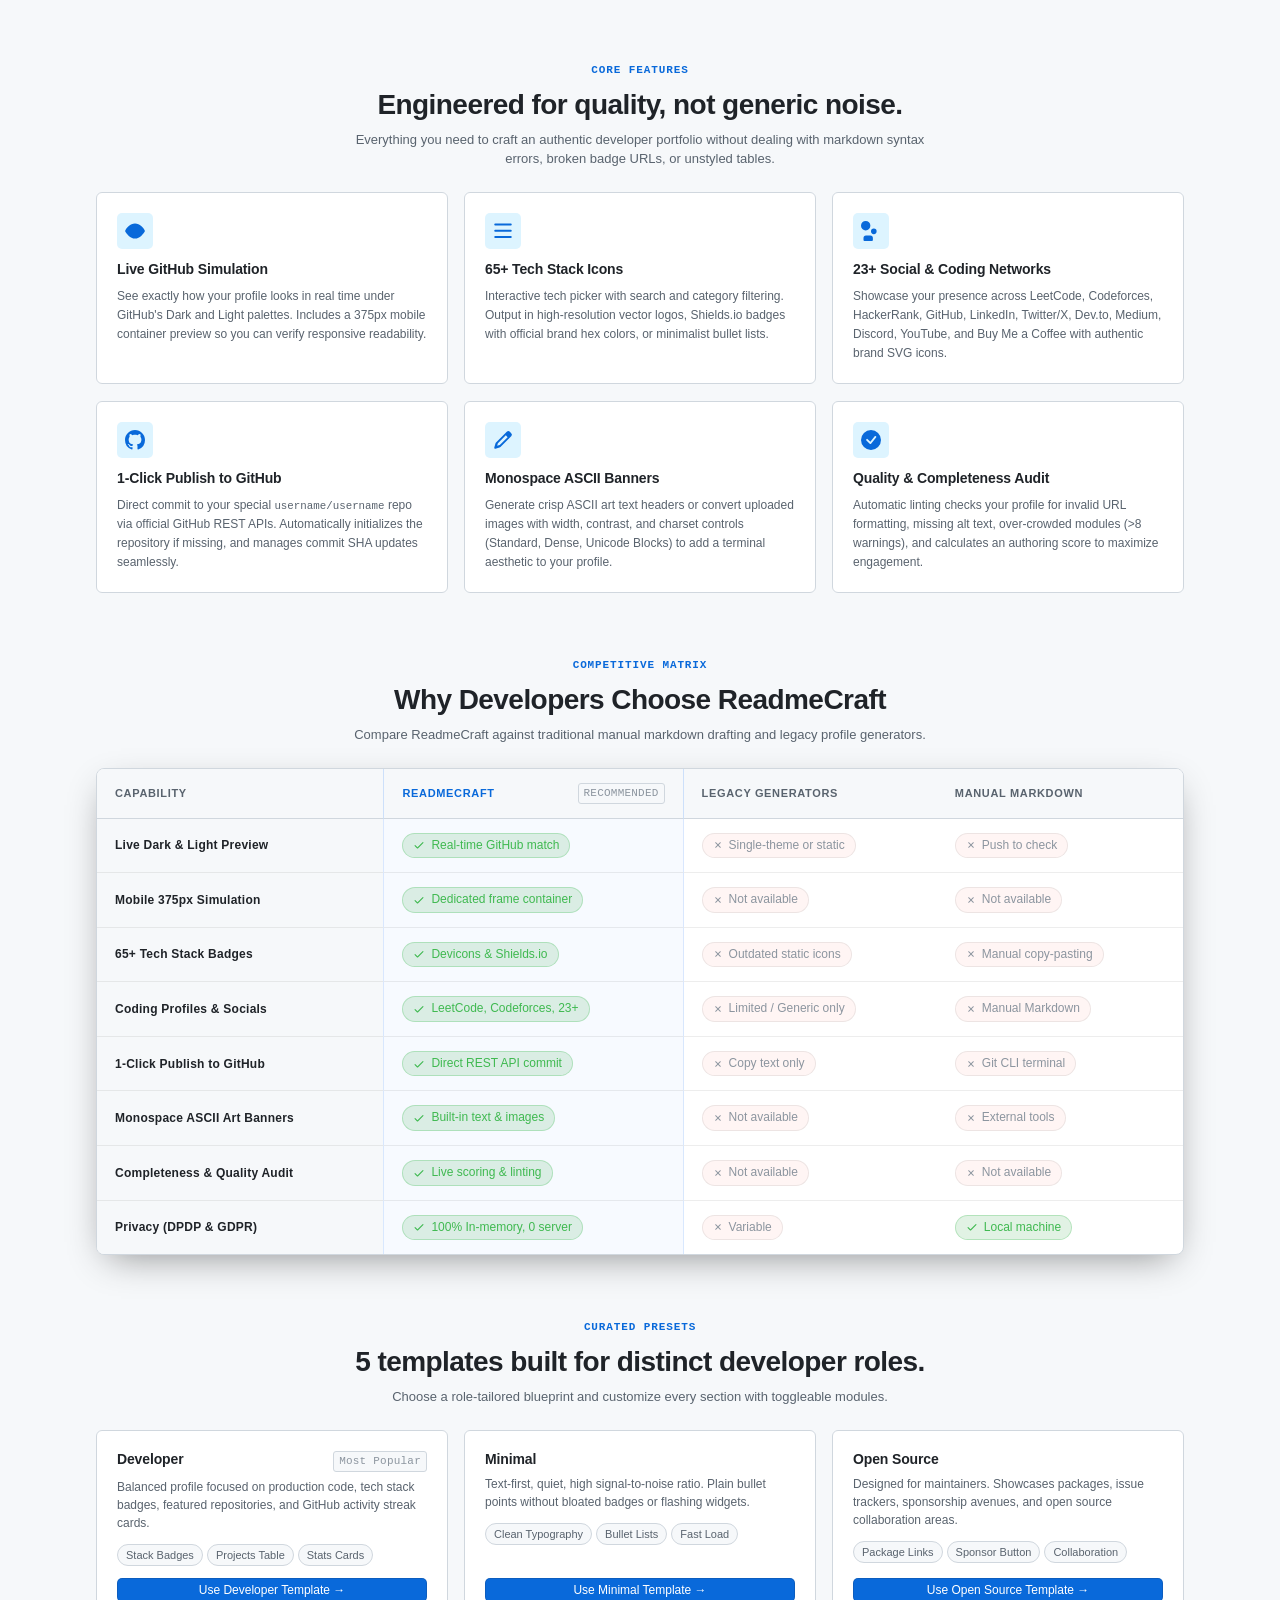
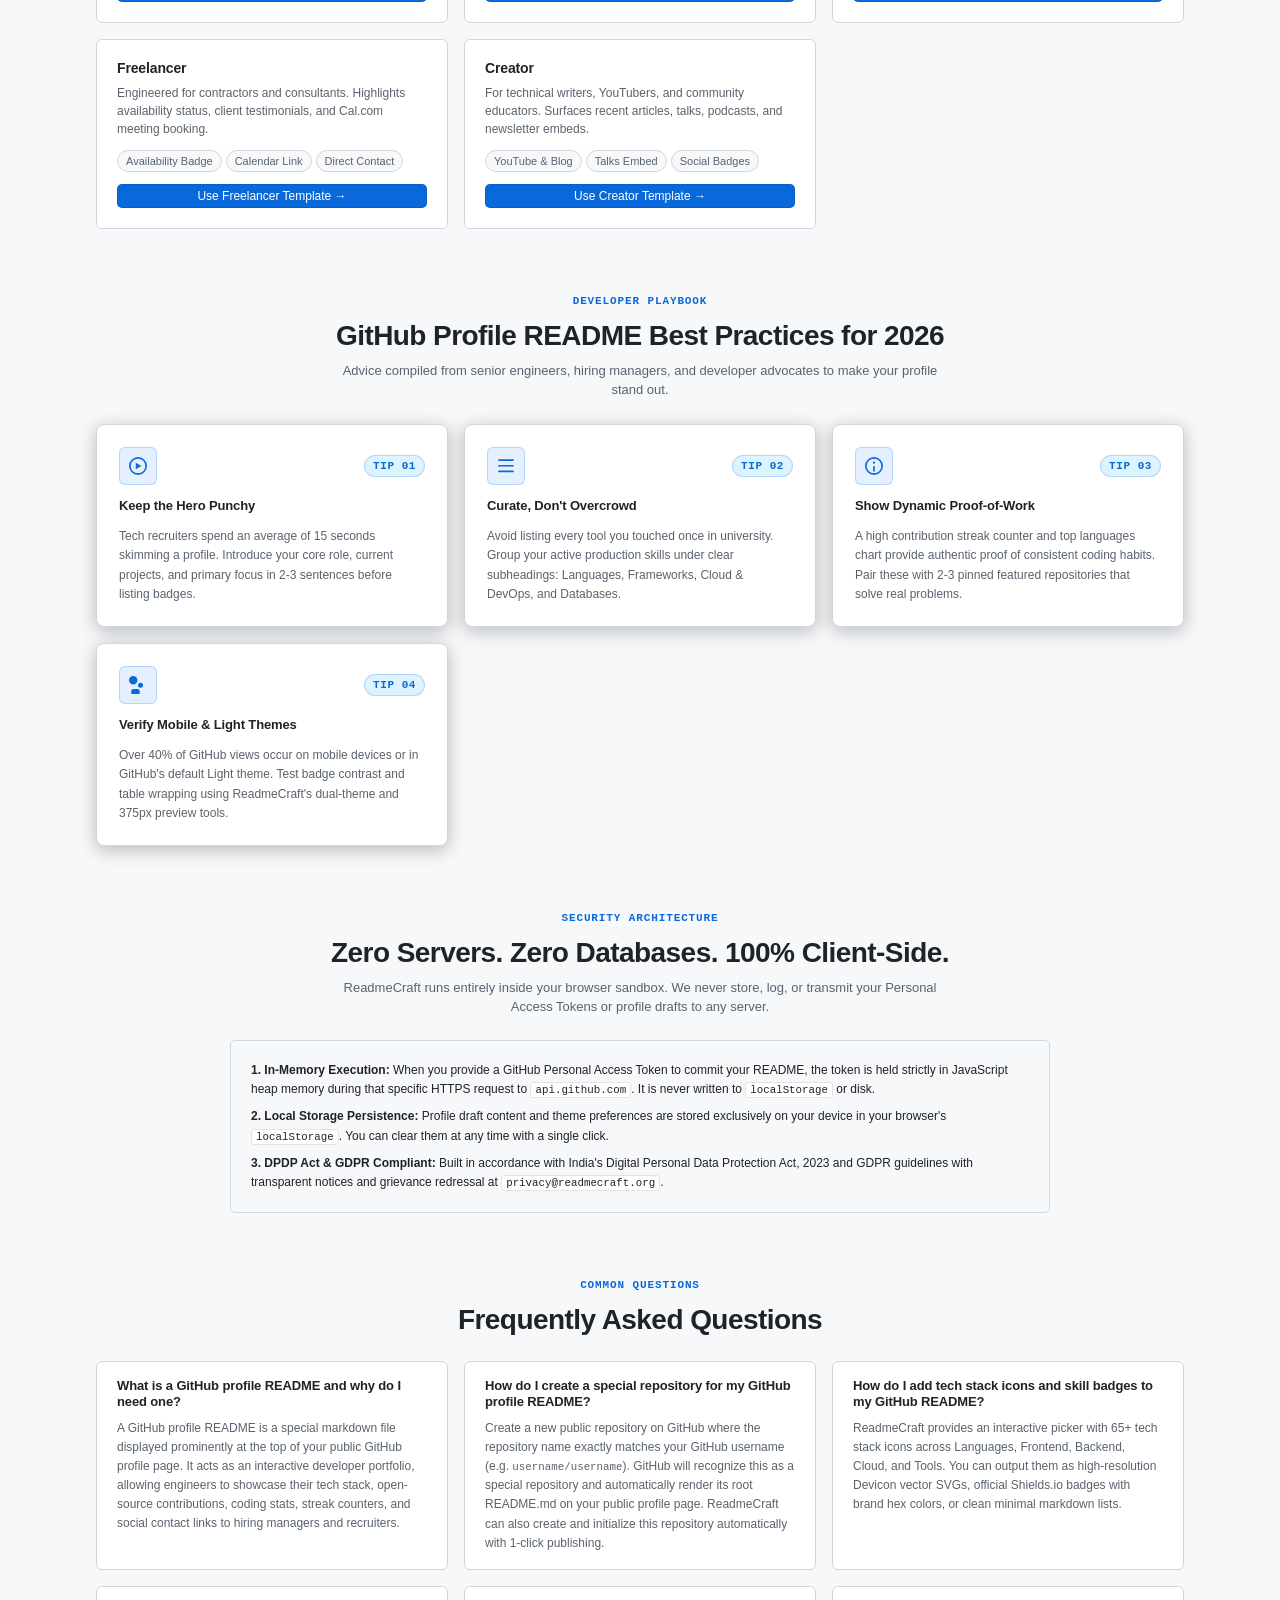
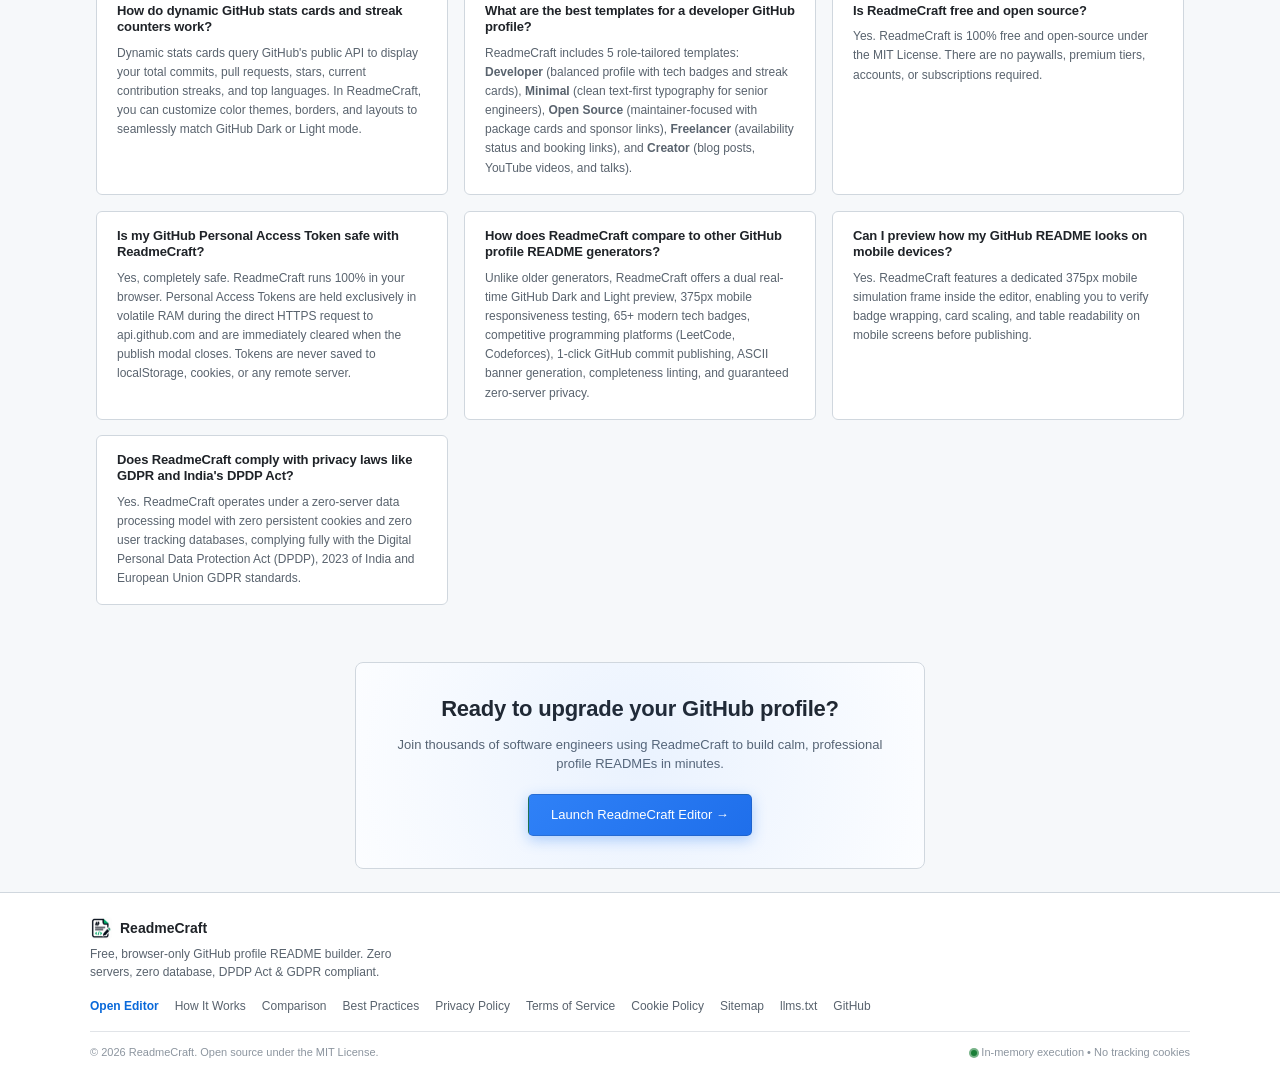
==== commit e184ad61: "style(ui): redesign feature comparison table and best practice cards with modern dark surface aesthe" ====
--- a/index.html
+++ b/index.html
@@ -263,11 +263,11 @@
   <link rel="alternate icon" type="image/png" href="assets/favicon_light.png">
 
   <!-- Stylesheets -->
-  <link rel="stylesheet" href="src/styles/tokens.css">
-  <link rel="stylesheet" href="src/styles/base.css">
-  <link rel="stylesheet" href="src/styles/layout.css">
-  <link rel="stylesheet" href="src/styles/components.css">
-  <link rel="stylesheet" href="src/styles/animations.css">
+  <link rel="stylesheet" href="src/styles/tokens.css?v=1.2.0">
+  <link rel="stylesheet" href="src/styles/base.css?v=1.2.0">
+  <link rel="stylesheet" href="src/styles/layout.css?v=1.2.0">
+  <link rel="stylesheet" href="src/styles/components.css?v=1.2.0">
+  <link rel="stylesheet" href="src/styles/animations.css?v=1.2.0">
 
   <!-- Vendored Libraries (Pinned) -->
   <script src="vendor/marked-15.0.7.min.js"></script>
@@ -519,64 +519,205 @@
         </p>
       </div>
 
-      <div class="comparison-table-wrapper reveal-on-scroll">
+      <div class="comparison-card-container reveal-on-scroll">
         <table class="comparison-table" aria-label="Feature comparison matrix">
           <thead>
             <tr>
-              <th scope="col" style="min-width: 180px;">Capability</th>
-              <th scope="col" style="color: var(--color-accent); font-weight: 700;">ReadmeCraft</th>
-              <th scope="col">Legacy Generators</th>
-              <th scope="col">Manual Markdown</th>
+              <th scope="col" style="min-width: 170px;">Capability</th>
+              <th scope="col" class="readme-col-highlight" style="min-width: 220px;">
+                <div style="display: flex; align-items: center; justify-content: space-between; gap: 8px;">
+                  <span>ReadmeCraft</span>
+                  <span class="brand-tag">Recommended</span>
+                </div>
+              </th>
+              <th scope="col" style="min-width: 170px;">Legacy Generators</th>
+              <th scope="col" style="min-width: 150px;">Manual Markdown</th>
             </tr>
           </thead>
           <tbody>
             <tr>
-              <th scope="row">Live Dark &amp; Light Preview</th>
-              <td><span class="badge-check">✓ Real-time GitHub match</span></td>
-              <td><span class="badge-cross">✗ Single-theme or static</span></td>
-              <td><span class="badge-cross">✗ Push to check</span></td>
+              <th scope="row">
+                <span class="matrix-feature-name">Live Dark &amp; Light Preview</span>
+              </th>
+              <td class="readme-col-highlight">
+                <span class="matrix-badge matrix-badge--check">
+                  <svg width="12" height="12" viewBox="0 0 16 16" fill="currentColor"><path d="M13.78 4.22a.75.75 0 0 1 0 1.06l-7.25 7.25a.75.75 0 0 1-1.06 0L2.22 9.28a.751.751 0 0 1 .018-1.042.751.751 0 0 1 1.042-.018L6 10.94l6.72-6.72a.75.75 0 0 1 1.06 0z"/></svg>
+                  Real-time GitHub match
+                </span>
+              </td>
+              <td>
+                <span class="matrix-badge matrix-badge--cross">
+                  <svg width="10" height="10" viewBox="0 0 16 16" fill="currentColor"><path d="M3.72 3.72a.75.75 0 0 1 1.06 0L8 6.94l3.22-3.22a.749.749 0 0 1 1.275.326.749.749 0 0 1-.215.734L9.06 8l3.22 3.22a.749.749 0 0 1-.326 1.275.749.749 0 0 1-.734-.215L8 9.06l-3.22 3.22a.751.751 0 0 1-1.042-.018.751.751 0 0 1-.018-1.042L6.94 8 3.72 4.78a.75.75 0 0 1 0-1.06z"/></svg>
+                  Single-theme or static
+                </span>
+              </td>
+              <td>
+                <span class="matrix-badge matrix-badge--cross">
+                  <svg width="10" height="10" viewBox="0 0 16 16" fill="currentColor"><path d="M3.72 3.72a.75.75 0 0 1 1.06 0L8 6.94l3.22-3.22a.749.749 0 0 1 1.275.326.749.749 0 0 1-.215.734L9.06 8l3.22 3.22a.749.749 0 0 1-.326 1.275.749.749 0 0 1-.734-.215L8 9.06l-3.22 3.22a.751.751 0 0 1-1.042-.018.751.751 0 0 1-.018-1.042L6.94 8 3.72 4.78a.75.75 0 0 1 0-1.06z"/></svg>
+                  Push to check
+                </span>
+              </td>
             </tr>
             <tr>
-              <th scope="row">Mobile 375px Simulation</th>
-              <td><span class="badge-check">✓ Dedicated container</span></td>
-              <td><span class="badge-cross">✗ Not available</span></td>
-              <td><span class="badge-cross">✗ Not available</span></td>
+              <th scope="row">
+                <span class="matrix-feature-name">Mobile 375px Simulation</span>
+              </th>
+              <td class="readme-col-highlight">
+                <span class="matrix-badge matrix-badge--check">
+                  <svg width="12" height="12" viewBox="0 0 16 16" fill="currentColor"><path d="M13.78 4.22a.75.75 0 0 1 0 1.06l-7.25 7.25a.75.75 0 0 1-1.06 0L2.22 9.28a.751.751 0 0 1 .018-1.042.751.751 0 0 1 1.042-.018L6 10.94l6.72-6.72a.75.75 0 0 1 1.06 0z"/></svg>
+                  Dedicated frame container
+                </span>
+              </td>
+              <td>
+                <span class="matrix-badge matrix-badge--cross">
+                  <svg width="10" height="10" viewBox="0 0 16 16" fill="currentColor"><path d="M3.72 3.72a.75.75 0 0 1 1.06 0L8 6.94l3.22-3.22a.749.749 0 0 1 1.275.326.749.749 0 0 1-.215.734L9.06 8l3.22 3.22a.749.749 0 0 1-.326 1.275.749.749 0 0 1-.734-.215L8 9.06l-3.22 3.22a.751.751 0 0 1-1.042-.018.751.751 0 0 1-.018-1.042L6.94 8 3.72 4.78a.75.75 0 0 1 0-1.06z"/></svg>
+                  Not available
+                </span>
+              </td>
+              <td>
+                <span class="matrix-badge matrix-badge--cross">
+                  <svg width="10" height="10" viewBox="0 0 16 16" fill="currentColor"><path d="M3.72 3.72a.75.75 0 0 1 1.06 0L8 6.94l3.22-3.22a.749.749 0 0 1 1.275.326.749.749 0 0 1-.215.734L9.06 8l3.22 3.22a.749.749 0 0 1-.326 1.275.749.749 0 0 1-.734-.215L8 9.06l-3.22 3.22a.751.751 0 0 1-1.042-.018.751.751 0 0 1-.018-1.042L6.94 8 3.72 4.78a.75.75 0 0 1 0-1.06z"/></svg>
+                  Not available
+                </span>
+              </td>
             </tr>
             <tr>
-              <th scope="row">65+ Tech Stack Badges</th>
-              <td><span class="badge-check">✓ Devicons &amp; Shields.io</span></td>
-              <td><span class="badge-cross">✗ Outdated static icons</span></td>
-              <td><span class="badge-cross">✗ Manual copy-pasting</span></td>
+              <th scope="row">
+                <span class="matrix-feature-name">65+ Tech Stack Badges</span>
+              </th>
+              <td class="readme-col-highlight">
+                <span class="matrix-badge matrix-badge--check">
+                  <svg width="12" height="12" viewBox="0 0 16 16" fill="currentColor"><path d="M13.78 4.22a.75.75 0 0 1 0 1.06l-7.25 7.25a.75.75 0 0 1-1.06 0L2.22 9.28a.751.751 0 0 1 .018-1.042.751.751 0 0 1 1.042-.018L6 10.94l6.72-6.72a.75.75 0 0 1 1.06 0z"/></svg>
+                  Devicons &amp; Shields.io
+                </span>
+              </td>
+              <td>
+                <span class="matrix-badge matrix-badge--cross">
+                  <svg width="10" height="10" viewBox="0 0 16 16" fill="currentColor"><path d="M3.72 3.72a.75.75 0 0 1 1.06 0L8 6.94l3.22-3.22a.749.749 0 0 1 1.275.326.749.749 0 0 1-.215.734L9.06 8l3.22 3.22a.749.749 0 0 1-.326 1.275.749.749 0 0 1-.734-.215L8 9.06l-3.22 3.22a.751.751 0 0 1-1.042-.018.751.751 0 0 1-.018-1.042L6.94 8 3.72 4.78a.75.75 0 0 1 0-1.06z"/></svg>
+                  Outdated static icons
+                </span>
+              </td>
+              <td>
+                <span class="matrix-badge matrix-badge--cross">
+                  <svg width="10" height="10" viewBox="0 0 16 16" fill="currentColor"><path d="M3.72 3.72a.75.75 0 0 1 1.06 0L8 6.94l3.22-3.22a.749.749 0 0 1 1.275.326.749.749 0 0 1-.215.734L9.06 8l3.22 3.22a.749.749 0 0 1-.326 1.275.749.749 0 0 1-.734-.215L8 9.06l-3.22 3.22a.751.751 0 0 1-1.042-.018.751.751 0 0 1-.018-1.042L6.94 8 3.72 4.78a.75.75 0 0 1 0-1.06z"/></svg>
+                  Manual copy-pasting
+                </span>
+              </td>
             </tr>
             <tr>
-              <th scope="row">Coding Profiles (LeetCode, etc.)</th>
-              <td><span class="badge-check">✓ 23+ platforms</span></td>
-              <td><span class="badge-cross">✗ Limited / Generic only</span></td>
-              <td><span class="badge-cross">✗ Manual Markdown</span></td>
+              <th scope="row">
+                <span class="matrix-feature-name">Coding Profiles &amp; Socials</span>
+              </th>
+              <td class="readme-col-highlight">
+                <span class="matrix-badge matrix-badge--check">
+                  <svg width="12" height="12" viewBox="0 0 16 16" fill="currentColor"><path d="M13.78 4.22a.75.75 0 0 1 0 1.06l-7.25 7.25a.75.75 0 0 1-1.06 0L2.22 9.28a.751.751 0 0 1 .018-1.042.751.751 0 0 1 1.042-.018L6 10.94l6.72-6.72a.75.75 0 0 1 1.06 0z"/></svg>
+                  LeetCode, Codeforces, 23+
+                </span>
+              </td>
+              <td>
+                <span class="matrix-badge matrix-badge--cross">
+                  <svg width="10" height="10" viewBox="0 0 16 16" fill="currentColor"><path d="M3.72 3.72a.75.75 0 0 1 1.06 0L8 6.94l3.22-3.22a.749.749 0 0 1 1.275.326.749.749 0 0 1-.215.734L9.06 8l3.22 3.22a.749.749 0 0 1-.326 1.275.749.749 0 0 1-.734-.215L8 9.06l-3.22 3.22a.751.751 0 0 1-1.042-.018.751.751 0 0 1-.018-1.042L6.94 8 3.72 4.78a.75.75 0 0 1 0-1.06z"/></svg>
+                  Limited / Generic only
+                </span>
+              </td>
+              <td>
+                <span class="matrix-badge matrix-badge--cross">
+                  <svg width="10" height="10" viewBox="0 0 16 16" fill="currentColor"><path d="M3.72 3.72a.75.75 0 0 1 1.06 0L8 6.94l3.22-3.22a.749.749 0 0 1 1.275.326.749.749 0 0 1-.215.734L9.06 8l3.22 3.22a.749.749 0 0 1-.326 1.275.749.749 0 0 1-.734-.215L8 9.06l-3.22 3.22a.751.751 0 0 1-1.042-.018.751.751 0 0 1-.018-1.042L6.94 8 3.72 4.78a.75.75 0 0 1 0-1.06z"/></svg>
+                  Manual Markdown
+                </span>
+              </td>
             </tr>
             <tr>
-              <th scope="row">1-Click Publish to GitHub</th>
-              <td><span class="badge-check">✓ Direct REST API commit</span></td>
-              <td><span class="badge-cross">✗ Copy text only</span></td>
-              <td><span class="badge-cross">✗ Git CLI terminal</span></td>
+              <th scope="row">
+                <span class="matrix-feature-name">1-Click Publish to GitHub</span>
+              </th>
+              <td class="readme-col-highlight">
+                <span class="matrix-badge matrix-badge--check">
+                  <svg width="12" height="12" viewBox="0 0 16 16" fill="currentColor"><path d="M13.78 4.22a.75.75 0 0 1 0 1.06l-7.25 7.25a.75.75 0 0 1-1.06 0L2.22 9.28a.751.751 0 0 1 .018-1.042.751.751 0 0 1 1.042-.018L6 10.94l6.72-6.72a.75.75 0 0 1 1.06 0z"/></svg>
+                  Direct REST API commit
+                </span>
+              </td>
+              <td>
+                <span class="matrix-badge matrix-badge--cross">
+                  <svg width="10" height="10" viewBox="0 0 16 16" fill="currentColor"><path d="M3.72 3.72a.75.75 0 0 1 1.06 0L8 6.94l3.22-3.22a.749.749 0 0 1 1.275.326.749.749 0 0 1-.215.734L9.06 8l3.22 3.22a.749.749 0 0 1-.326 1.275.749.749 0 0 1-.734-.215L8 9.06l-3.22 3.22a.751.751 0 0 1-1.042-.018.751.751 0 0 1-.018-1.042L6.94 8 3.72 4.78a.75.75 0 0 1 0-1.06z"/></svg>
+                  Copy text only
+                </span>
+              </td>
+              <td>
+                <span class="matrix-badge matrix-badge--cross">
+                  <svg width="10" height="10" viewBox="0 0 16 16" fill="currentColor"><path d="M3.72 3.72a.75.75 0 0 1 1.06 0L8 6.94l3.22-3.22a.749.749 0 0 1 1.275.326.749.749 0 0 1-.215.734L9.06 8l3.22 3.22a.749.749 0 0 1-.326 1.275.749.749 0 0 1-.734-.215L8 9.06l-3.22 3.22a.751.751 0 0 1-1.042-.018.751.751 0 0 1-.018-1.042L6.94 8 3.72 4.78a.75.75 0 0 1 0-1.06z"/></svg>
+                  Git CLI terminal
+                </span>
+              </td>
             </tr>
             <tr>
-              <th scope="row">Monospace ASCII Art Generator</th>
-              <td><span class="badge-check">✓ Built-in text &amp; images</span></td>
-              <td><span class="badge-cross">✗ Not available</span></td>
-              <td><span class="badge-cross">✗ External tools</span></td>
+              <th scope="row">
+                <span class="matrix-feature-name">Monospace ASCII Art Banners</span>
+              </th>
+              <td class="readme-col-highlight">
+                <span class="matrix-badge matrix-badge--check">
+                  <svg width="12" height="12" viewBox="0 0 16 16" fill="currentColor"><path d="M13.78 4.22a.75.75 0 0 1 0 1.06l-7.25 7.25a.75.75 0 0 1-1.06 0L2.22 9.28a.751.751 0 0 1 .018-1.042.751.751 0 0 1 1.042-.018L6 10.94l6.72-6.72a.75.75 0 0 1 1.06 0z"/></svg>
+                  Built-in text &amp; images
+                </span>
+              </td>
+              <td>
+                <span class="matrix-badge matrix-badge--cross">
+                  <svg width="10" height="10" viewBox="0 0 16 16" fill="currentColor"><path d="M3.72 3.72a.75.75 0 0 1 1.06 0L8 6.94l3.22-3.22a.749.749 0 0 1 1.275.326.749.749 0 0 1-.215.734L9.06 8l3.22 3.22a.749.749 0 0 1-.326 1.275.749.749 0 0 1-.734-.215L8 9.06l-3.22 3.22a.751.751 0 0 1-1.042-.018.751.751 0 0 1-.018-1.042L6.94 8 3.72 4.78a.75.75 0 0 1 0-1.06z"/></svg>
+                  Not available
+                </span>
+              </td>
+              <td>
+                <span class="matrix-badge matrix-badge--cross">
+                  <svg width="10" height="10" viewBox="0 0 16 16" fill="currentColor"><path d="M3.72 3.72a.75.75 0 0 1 1.06 0L8 6.94l3.22-3.22a.749.749 0 0 1 1.275.326.749.749 0 0 1-.215.734L9.06 8l3.22 3.22a.749.749 0 0 1-.326 1.275.749.749 0 0 1-.734-.215L8 9.06l-3.22 3.22a.751.751 0 0 1-1.042-.018.751.751 0 0 1-.018-1.042L6.94 8 3.72 4.78a.75.75 0 0 1 0-1.06z"/></svg>
+                  External tools
+                </span>
+              </td>
             </tr>
             <tr>
-              <th scope="row">Completeness &amp; Quality Linting</th>
-              <td><span class="badge-check">✓ Live scoring &amp; audit</span></td>
-              <td><span class="badge-cross">✗ Not available</span></td>
-              <td><span class="badge-cross">✗ Not available</span></td>
+              <th scope="row">
+                <span class="matrix-feature-name">Completeness &amp; Quality Audit</span>
+              </th>
+              <td class="readme-col-highlight">
+                <span class="matrix-badge matrix-badge--check">
+                  <svg width="12" height="12" viewBox="0 0 16 16" fill="currentColor"><path d="M13.78 4.22a.75.75 0 0 1 0 1.06l-7.25 7.25a.75.75 0 0 1-1.06 0L2.22 9.28a.751.751 0 0 1 .018-1.042.751.751 0 0 1 1.042-.018L6 10.94l6.72-6.72a.75.75 0 0 1 1.06 0z"/></svg>
+                  Live scoring &amp; linting
+                </span>
+              </td>
+              <td>
+                <span class="matrix-badge matrix-badge--cross">
+                  <svg width="10" height="10" viewBox="0 0 16 16" fill="currentColor"><path d="M3.72 3.72a.75.75 0 0 1 1.06 0L8 6.94l3.22-3.22a.749.749 0 0 1 1.275.326.749.749 0 0 1-.215.734L9.06 8l3.22 3.22a.749.749 0 0 1-.326 1.275.749.749 0 0 1-.734-.215L8 9.06l-3.22 3.22a.751.751 0 0 1-1.042-.018.751.751 0 0 1-.018-1.042L6.94 8 3.72 4.78a.75.75 0 0 1 0-1.06z"/></svg>
+                  Not available
+                </span>
+              </td>
+              <td>
+                <span class="matrix-badge matrix-badge--cross">
+                  <svg width="10" height="10" viewBox="0 0 16 16" fill="currentColor"><path d="M3.72 3.72a.75.75 0 0 1 1.06 0L8 6.94l3.22-3.22a.749.749 0 0 1 1.275.326.749.749 0 0 1-.215.734L9.06 8l3.22 3.22a.749.749 0 0 1-.326 1.275.749.749 0 0 1-.734-.215L8 9.06l-3.22 3.22a.751.751 0 0 1-1.042-.018.751.751 0 0 1-.018-1.042L6.94 8 3.72 4.78a.75.75 0 0 1 0-1.06z"/></svg>
+                  Not available
+                </span>
+              </td>
             </tr>
             <tr>
-              <th scope="row">Privacy &amp; DPDP / GDPR Model</th>
-              <td><span class="badge-check">✓ 100% In-memory, 0 server</span></td>
-              <td><span class="badge-cross">✗ Variable</span></td>
-              <td><span class="badge-check">✓ Local machine</span></td>
+              <th scope="row">
+                <span class="matrix-feature-name">Privacy (DPDP &amp; GDPR)</span>
+              </th>
+              <td class="readme-col-highlight">
+                <span class="matrix-badge matrix-badge--check">
+                  <svg width="12" height="12" viewBox="0 0 16 16" fill="currentColor"><path d="M13.78 4.22a.75.75 0 0 1 0 1.06l-7.25 7.25a.75.75 0 0 1-1.06 0L2.22 9.28a.751.751 0 0 1 .018-1.042.751.751 0 0 1 1.042-.018L6 10.94l6.72-6.72a.75.75 0 0 1 1.06 0z"/></svg>
+                  100% In-memory, 0 server
+                </span>
+              </td>
+              <td>
+                <span class="matrix-badge matrix-badge--cross">
+                  <svg width="10" height="10" viewBox="0 0 16 16" fill="currentColor"><path d="M3.72 3.72a.75.75 0 0 1 1.06 0L8 6.94l3.22-3.22a.749.749 0 0 1 1.275.326.749.749 0 0 1-.215.734L9.06 8l3.22 3.22a.749.749 0 0 1-.326 1.275.749.749 0 0 1-.734-.215L8 9.06l-3.22 3.22a.751.751 0 0 1-1.042-.018.751.751 0 0 1-.018-1.042L6.94 8 3.72 4.78a.75.75 0 0 1 0-1.06z"/></svg>
+                  Variable
+                </span>
+              </td>
+              <td>
+                <span class="matrix-badge matrix-badge--check">
+                  <svg width="12" height="12" viewBox="0 0 16 16" fill="currentColor"><path d="M13.78 4.22a.75.75 0 0 1 0 1.06l-7.25 7.25a.75.75 0 0 1-1.06 0L2.22 9.28a.751.751 0 0 1 .018-1.042.751.751 0 0 1 1.042-.018L6 10.94l6.72-6.72a.75.75 0 0 1 1.06 0z"/></svg>
+                  Local machine
+                </span>
+              </td>
             </tr>
           </tbody>
         </table>
@@ -696,41 +837,53 @@
 
       <div class="best-practices-grid">
         <article class="best-practice-card reveal-on-scroll">
-          <h3>
-            <svg width="18" height="18" viewBox="0 0 16 16" fill="currentColor" aria-hidden="true"><path d="M8 0a8 8 0 1 1 0 16A8 8 0 0 1 8 0zM1.5 8a6.5 6.5 0 1 0 13 0 6.5 6.5 0 0 0-13 0zm4.879-2.773 4.264 2.559a.25.25 0 0 1 0 .428l-4.264 2.559A.25.25 0 0 1 6 10.559V5.442a.25.25 0 0 1 .379-.215z"/></svg>
-            1. Keep the Hero Punchy
-          </h3>
-          <p>
+          <div class="best-practice-header">
+            <div class="best-practice-icon-box">
+              <svg width="18" height="18" viewBox="0 0 16 16" fill="currentColor" aria-hidden="true"><path d="M8 0a8 8 0 1 1 0 16A8 8 0 0 1 8 0zM1.5 8a6.5 6.5 0 1 0 13 0 6.5 6.5 0 0 0-13 0zm4.879-2.773 4.264 2.559a.25.25 0 0 1 0 .428l-4.264 2.559A.25.25 0 0 1 6 10.559V5.442a.25.25 0 0 1 .379-.215z"/></svg>
+            </div>
+            <span class="best-practice-badge">TIP 01</span>
+          </div>
+          <h3 class="best-practice-title">Keep the Hero Punchy</h3>
+          <p class="best-practice-text">
             Tech recruiters spend an average of 15 seconds skimming a profile. Introduce your core role, current projects, and primary focus in 2-3 sentences before listing badges.
           </p>
         </article>
 
         <article class="best-practice-card reveal-on-scroll">
-          <h3>
-            <svg width="18" height="18" viewBox="0 0 16 16" fill="currentColor" aria-hidden="true"><path d="M1 2.75A.75.75 0 0 1 1.75 2h12.5a.75.75 0 0 1 0 1.5H1.75A.75.75 0 0 1 1 2.75zm0 5A.75.75 0 0 1 1.75 7h12.5a.75.75 0 0 1 0 1.5H1.75A.75.75 0 0 1 1 7.75zM1.75 12h12.5a.75.75 0 0 1 0 1.5H1.75a.75.75 0 0 1 0-1.5z"/></svg>
-            2. Curate, Don't Overcrowd
-          </h3>
-          <p>
+          <div class="best-practice-header">
+            <div class="best-practice-icon-box">
+              <svg width="18" height="18" viewBox="0 0 16 16" fill="currentColor" aria-hidden="true"><path d="M1 2.75A.75.75 0 0 1 1.75 2h12.5a.75.75 0 0 1 0 1.5H1.75A.75.75 0 0 1 1 2.75zm0 5A.75.75 0 0 1 1.75 7h12.5a.75.75 0 0 1 0 1.5H1.75A.75.75 0 0 1 1 7.75zM1.75 12h12.5a.75.75 0 0 1 0 1.5H1.75a.75.75 0 0 1 0-1.5z"/></svg>
+            </div>
+            <span class="best-practice-badge">TIP 02</span>
+          </div>
+          <h3 class="best-practice-title">Curate, Don't Overcrowd</h3>
+          <p class="best-practice-text">
             Avoid listing every tool you touched once in university. Group your active production skills under clear subheadings: Languages, Frameworks, Cloud &amp; DevOps, and Databases.
           </p>
         </article>
 
         <article class="best-practice-card reveal-on-scroll">
-          <h3>
-            <svg width="18" height="18" viewBox="0 0 16 16" fill="currentColor" aria-hidden="true"><path d="M8 1.5a6.5 6.5 0 1 0 0 13 6.5 6.5 0 0 0 0-13zM0 8a8 8 0 1 1 16 0A8 8 0 0 1 0 8zm9-3a1 1 0 1 1-2 0 1 1 0 0 1 2 0zm-.25 3.75a.75.75 0 0 0-1.5 0v3.5a.75.75 0 0 0 1.5 0v-3.5z"/></svg>
-            3. Show Dynamic Proof-of-Work
-          </h3>
-          <p>
+          <div class="best-practice-header">
+            <div class="best-practice-icon-box">
+              <svg width="18" height="18" viewBox="0 0 16 16" fill="currentColor" aria-hidden="true"><path d="M8 1.5a6.5 6.5 0 1 0 0 13 6.5 6.5 0 0 0 0-13zM0 8a8 8 0 1 1 16 0A8 8 0 0 1 0 8zm9-3a1 1 0 1 1-2 0 1 1 0 0 1 2 0zm-.25 3.75a.75.75 0 0 0-1.5 0v3.5a.75.75 0 0 0 1.5 0v-3.5z"/></svg>
+            </div>
+            <span class="best-practice-badge">TIP 03</span>
+          </div>
+          <h3 class="best-practice-title">Show Dynamic Proof-of-Work</h3>
+          <p class="best-practice-text">
             A high contribution streak counter and top languages chart provide authentic proof of consistent coding habits. Pair these with 2-3 pinned featured repositories that solve real problems.
           </p>
         </article>
 
         <article class="best-practice-card reveal-on-scroll">
-          <h3>
-            <svg width="18" height="18" viewBox="0 0 16 16" fill="currentColor" aria-hidden="true"><path d="M3.75 0a3.75 3.75 0 1 0 0 7.5A3.75 3.75 0 0 0 3.75 0zM10.25 6a2.25 2.25 0 1 0 0 4.5 2.25 2.25 0 0 0 0-4.5zM2 13.5a2 2 0 0 1 2-2h3.5a2 2 0 0 1 2 2v1.75a.75.75 0 0 1-.75.75H2.75a.75.75 0 0 1-.75-.75V13.5z"/></svg>
-            4. Verify Mobile &amp; Light Themes
-          </h3>
-          <p>
+          <div class="best-practice-header">
+            <div class="best-practice-icon-box">
+              <svg width="18" height="18" viewBox="0 0 16 16" fill="currentColor" aria-hidden="true"><path d="M3.75 0a3.75 3.75 0 1 0 0 7.5A3.75 3.75 0 0 0 3.75 0zM10.25 6a2.25 2.25 0 1 0 0 4.5 2.25 2.25 0 0 0 0-4.5zM2 13.5a2 2 0 0 1 2-2h3.5a2 2 0 0 1 2 2v1.75a.75.75 0 0 1-.75.75H2.75a.75.75 0 0 1-.75-.75V13.5z"/></svg>
+            </div>
+            <span class="best-practice-badge">TIP 04</span>
+          </div>
+          <h3 class="best-practice-title">Verify Mobile &amp; Light Themes</h3>
+          <p class="best-practice-text">
             Over 40% of GitHub views occur on mobile devices or in GitHub's default Light theme. Test badge contrast and table wrapping using ReadmeCraft's dual-theme and 375px preview tools.
           </p>
         </article>
--- a/src/styles/components.css
+++ b/src/styles/components.css
@@ -1007,3 +1007,210 @@
     opacity: 1;
   }
 }
+
+/* ==========================================================================
+   Competitive Matrix & Comparison Table Styles
+   ========================================================================== */
+
+.comparison-card-container {
+  background: var(--color-bg-surface);
+  border: 1px solid var(--color-border-default);
+  border-radius: var(--radius-lg);
+  box-shadow: 0 12px 36px -12px rgba(0, 0, 0, 0.45);
+  overflow-x: auto;
+  margin-top: var(--space-4);
+  position: relative;
+  transition: border-color var(--duration-normal) var(--ease-default),
+              box-shadow var(--duration-normal) var(--ease-default);
+}
+
+.comparison-card-container:hover {
+  border-color: rgba(47, 129, 247, 0.4);
+  box-shadow: 0 16px 44px -10px rgba(47, 129, 247, 0.16);
+}
+
+.comparison-table {
+  width: 100%;
+  border-collapse: separate;
+  border-spacing: 0;
+  font-size: var(--font-size-xs);
+  text-align: left;
+}
+
+.comparison-table th,
+.comparison-table td {
+  padding: 14px 18px;
+  border-bottom: 1px solid var(--color-border-subtle);
+  vertical-align: middle;
+}
+
+.comparison-table thead tr th {
+  background: var(--color-bg-subtle);
+  font-weight: 600;
+  font-size: 11px;
+  text-transform: uppercase;
+  letter-spacing: 0.06em;
+  color: var(--color-text-secondary);
+  border-bottom: 1px solid var(--color-border-default);
+}
+
+.comparison-table tbody tr:last-child th,
+.comparison-table tbody tr:last-child td {
+  border-bottom: none;
+}
+
+.comparison-table tbody tr {
+  transition: background-color 0.18s ease;
+}
+
+.comparison-table tbody tr:hover td,
+.comparison-table tbody tr:hover th {
+  background-color: rgba(56, 139, 253, 0.05);
+}
+
+/* Highlight ReadmeCraft column */
+.readme-col-highlight {
+  background-color: rgba(47, 129, 247, 0.04);
+}
+
+.comparison-table th.readme-col-highlight {
+  color: var(--color-accent) !important;
+  font-weight: 700 !important;
+  border-left: 1px solid rgba(47, 129, 247, 0.2);
+  border-right: 1px solid rgba(47, 129, 247, 0.2);
+}
+
+.comparison-table td.readme-col-highlight {
+  border-left: 1px solid rgba(47, 129, 247, 0.15);
+  border-right: 1px solid rgba(47, 129, 247, 0.15);
+}
+
+/* Matrix Badges & Chips */
+.matrix-badge {
+  display: inline-flex;
+  align-items: center;
+  gap: 6px;
+  padding: 4px 10px;
+  border-radius: 9999px;
+  font-size: 12px;
+  font-weight: 500;
+  line-height: 1.3;
+  white-space: nowrap;
+}
+
+.matrix-badge--check {
+  background: rgba(46, 160, 67, 0.14);
+  color: #3fb950;
+  border: 1px solid rgba(63, 185, 80, 0.28);
+}
+
+[data-theme="light"] .matrix-badge--check {
+  background: #dafbe1;
+  color: #1a7f37;
+  border-color: #4ac26b;
+}
+
+.matrix-badge--cross {
+  background: rgba(248, 81, 73, 0.06);
+  color: var(--color-text-muted);
+  border: 1px solid var(--color-border-subtle);
+}
+
+[data-theme="light"] .matrix-badge--cross {
+  background: #f6f8fa;
+  color: #656d76;
+  border-color: #d0d7de;
+}
+
+.matrix-feature-name {
+  font-weight: 600;
+  color: var(--color-text-primary);
+  display: flex;
+  align-items: center;
+  gap: 8px;
+}
+
+/* ==========================================================================
+   Developer Best Practices Guide Cards
+   ========================================================================== */
+
+.best-practices-grid {
+  display: grid;
+  grid-template-columns: repeat(auto-fit, minmax(280px, 1fr));
+  gap: var(--space-4);
+  margin-top: var(--space-4);
+}
+
+.best-practice-card {
+  background: var(--color-bg-surface);
+  border: 1px solid var(--color-border-default);
+  border-radius: var(--radius-lg);
+  padding: 22px;
+  display: flex;
+  flex-direction: column;
+  gap: 12px;
+  box-shadow: 0 4px 18px rgba(0, 0, 0, 0.25);
+  transition: transform 0.25s cubic-bezier(0.16, 1, 0.3, 1),
+              border-color 0.25s cubic-bezier(0.16, 1, 0.3, 1),
+              box-shadow 0.25s cubic-bezier(0.16, 1, 0.3, 1);
+  position: relative;
+}
+
+.best-practice-card:hover {
+  transform: translateY(-4px);
+  border-color: var(--color-accent);
+  box-shadow: 0 12px 32px -8px rgba(47, 129, 247, 0.22);
+}
+
+.best-practice-header {
+  display: flex;
+  align-items: center;
+  justify-content: space-between;
+}
+
+.best-practice-icon-box {
+  width: 38px;
+  height: 38px;
+  border-radius: var(--radius-md);
+  background: rgba(47, 129, 247, 0.12);
+  border: 1px solid rgba(47, 129, 247, 0.25);
+  color: var(--color-accent);
+  display: flex;
+  align-items: center;
+  justify-content: center;
+  transition: transform 0.25s ease, background 0.25s ease;
+}
+
+.best-practice-card:hover .best-practice-icon-box {
+  transform: scale(1.1);
+  background: var(--color-accent);
+  color: #ffffff;
+}
+
+.best-practice-badge {
+  font-family: var(--font-mono);
+  font-size: 11px;
+  font-weight: 700;
+  color: var(--color-accent);
+  background: var(--color-accent-subtle);
+  border: 1px solid rgba(47, 129, 247, 0.25);
+  padding: 2px 8px;
+  border-radius: 9999px;
+  letter-spacing: 0.05em;
+}
+
+.best-practice-title {
+  font-size: var(--font-size-sm);
+  font-weight: 600;
+  color: var(--color-text-primary);
+  margin: 0;
+  line-height: 1.4;
+}
+
+.best-practice-text {
+  font-size: var(--font-size-xs);
+  color: var(--color-text-secondary);
+  line-height: var(--line-height-relaxed);
+  margin: 0;
+}
+
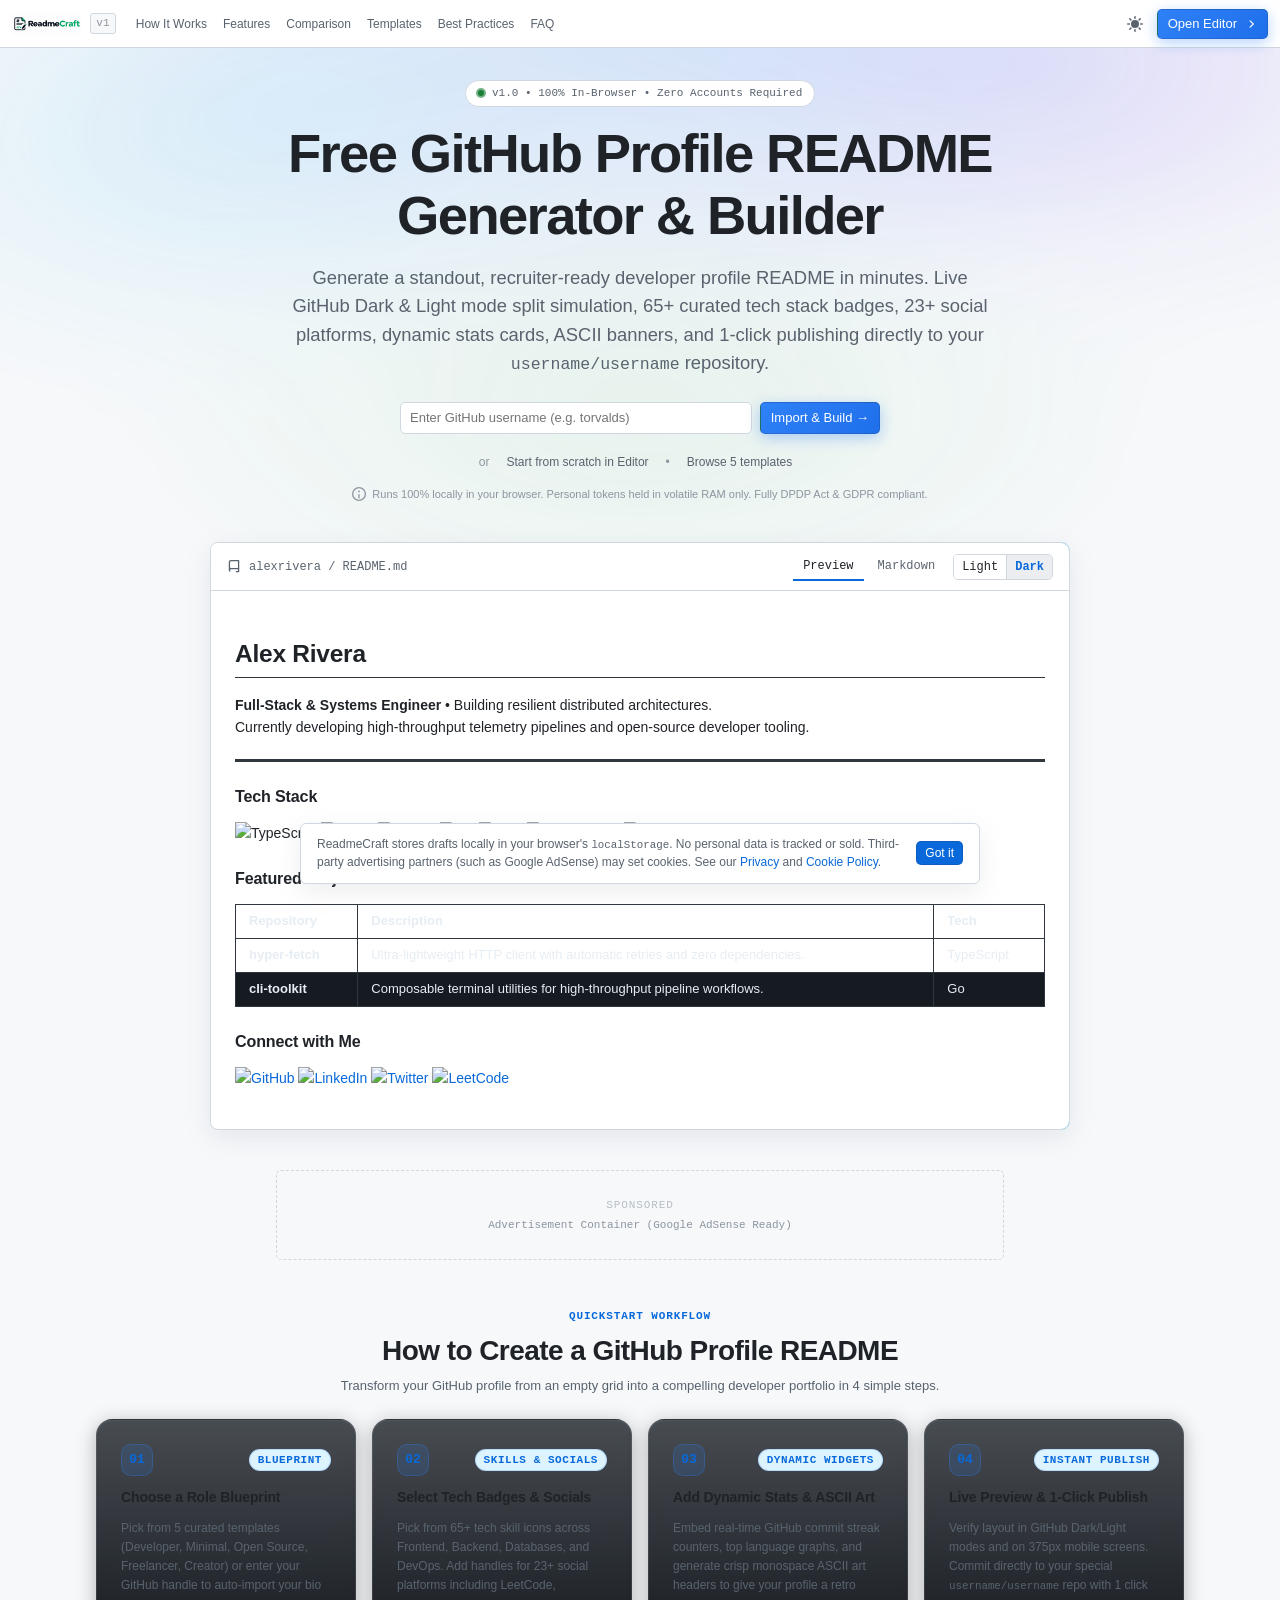
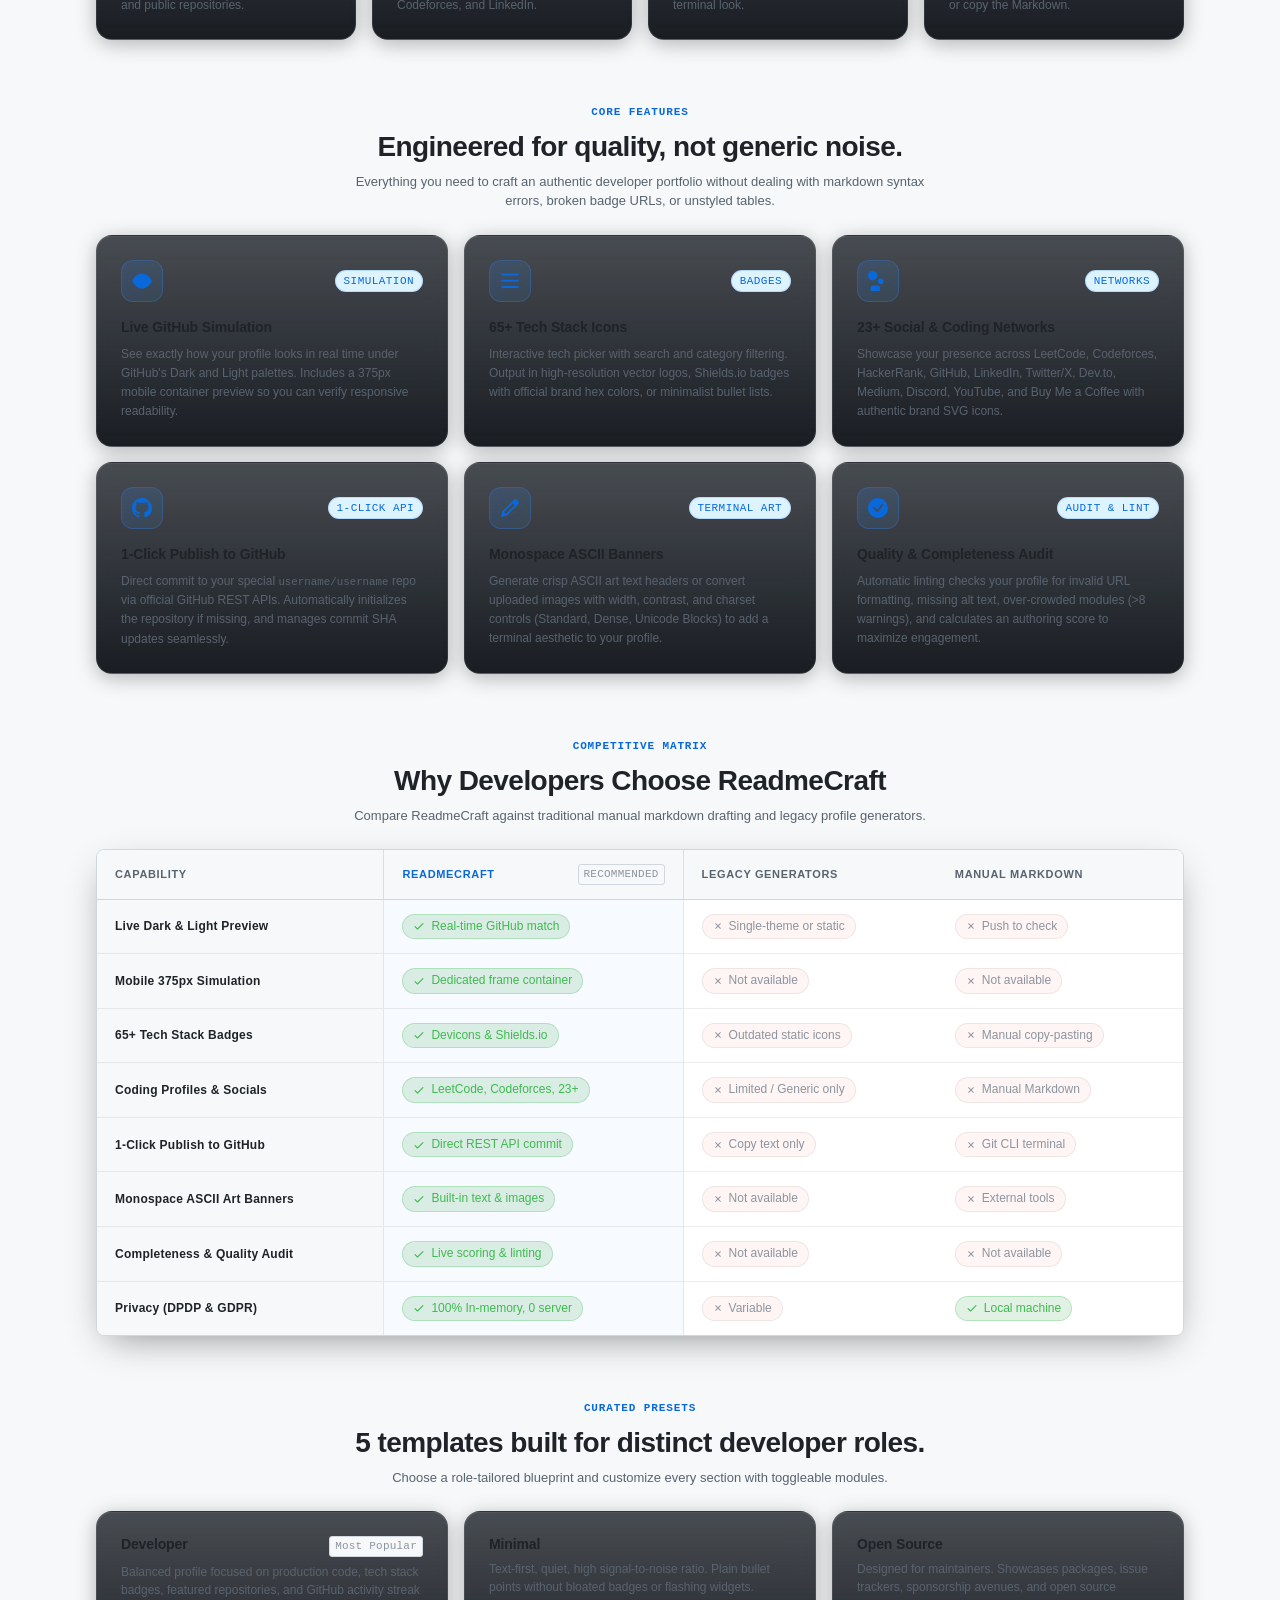
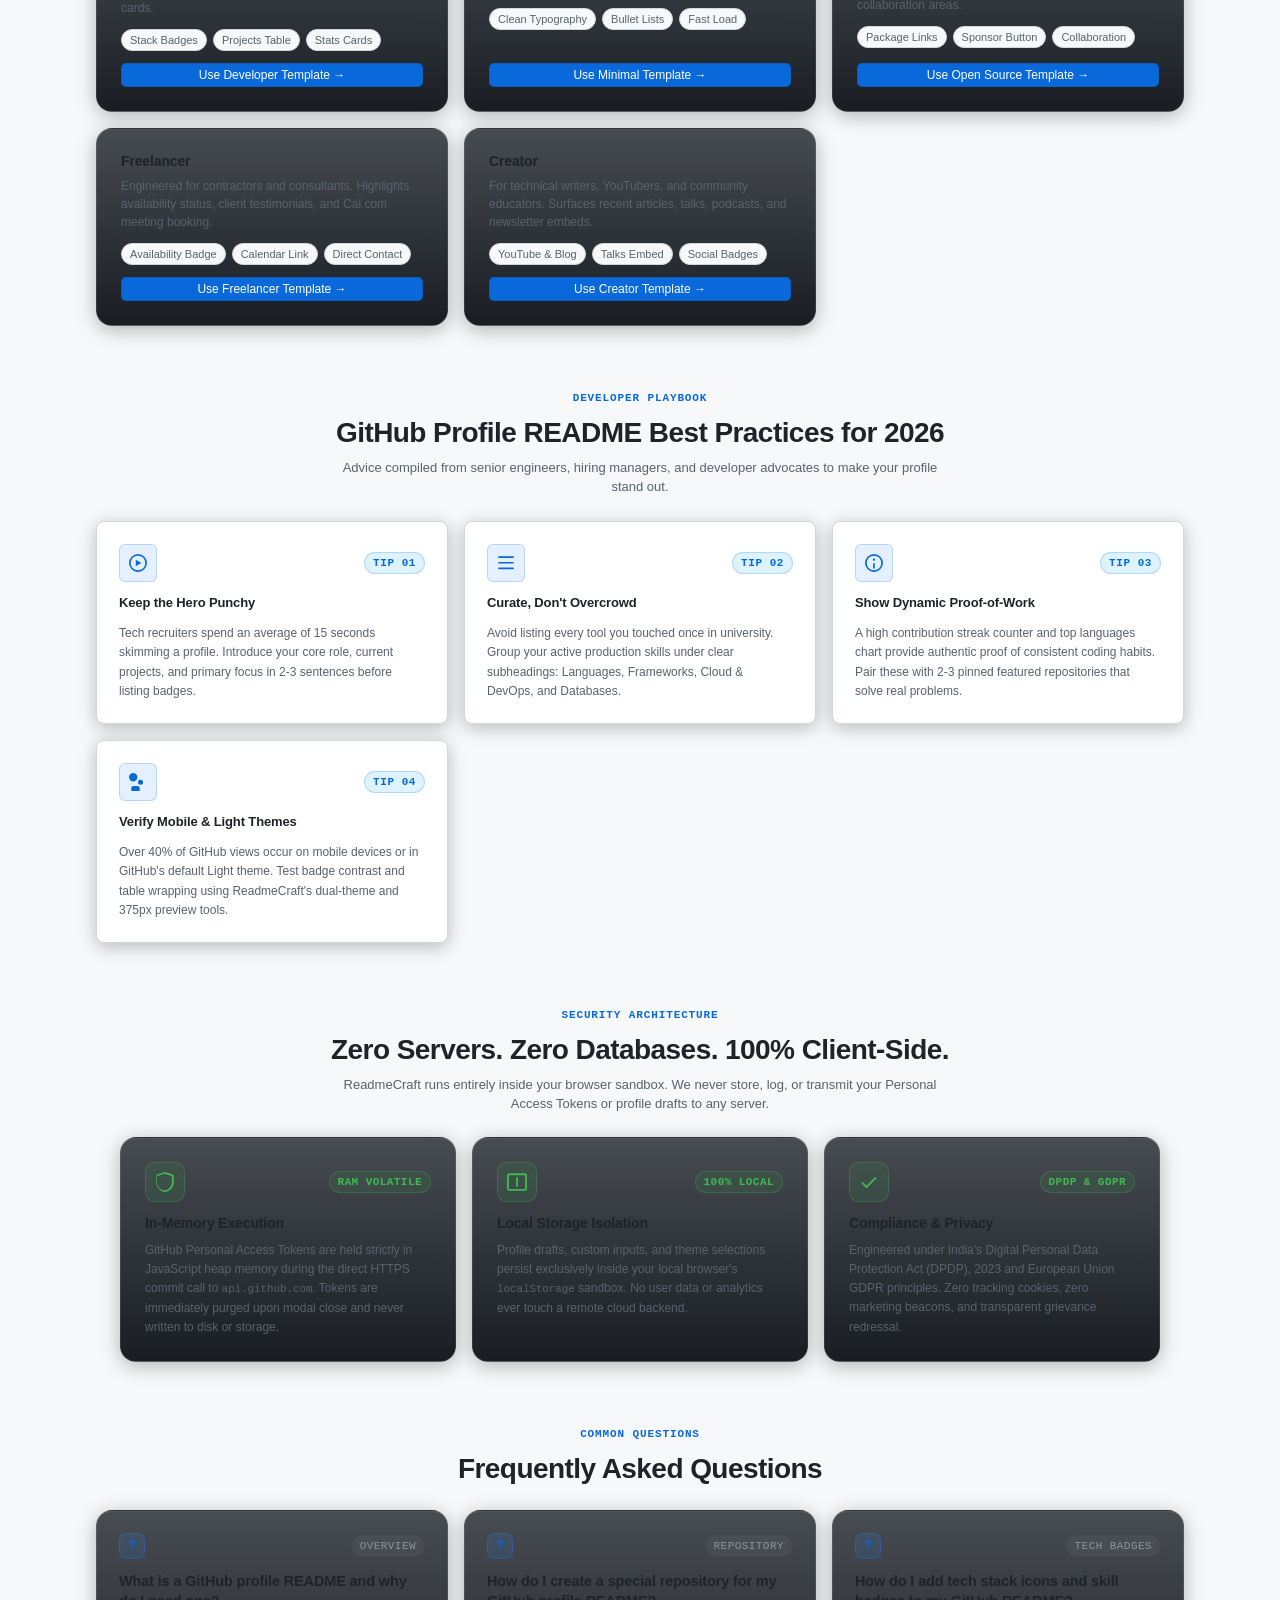
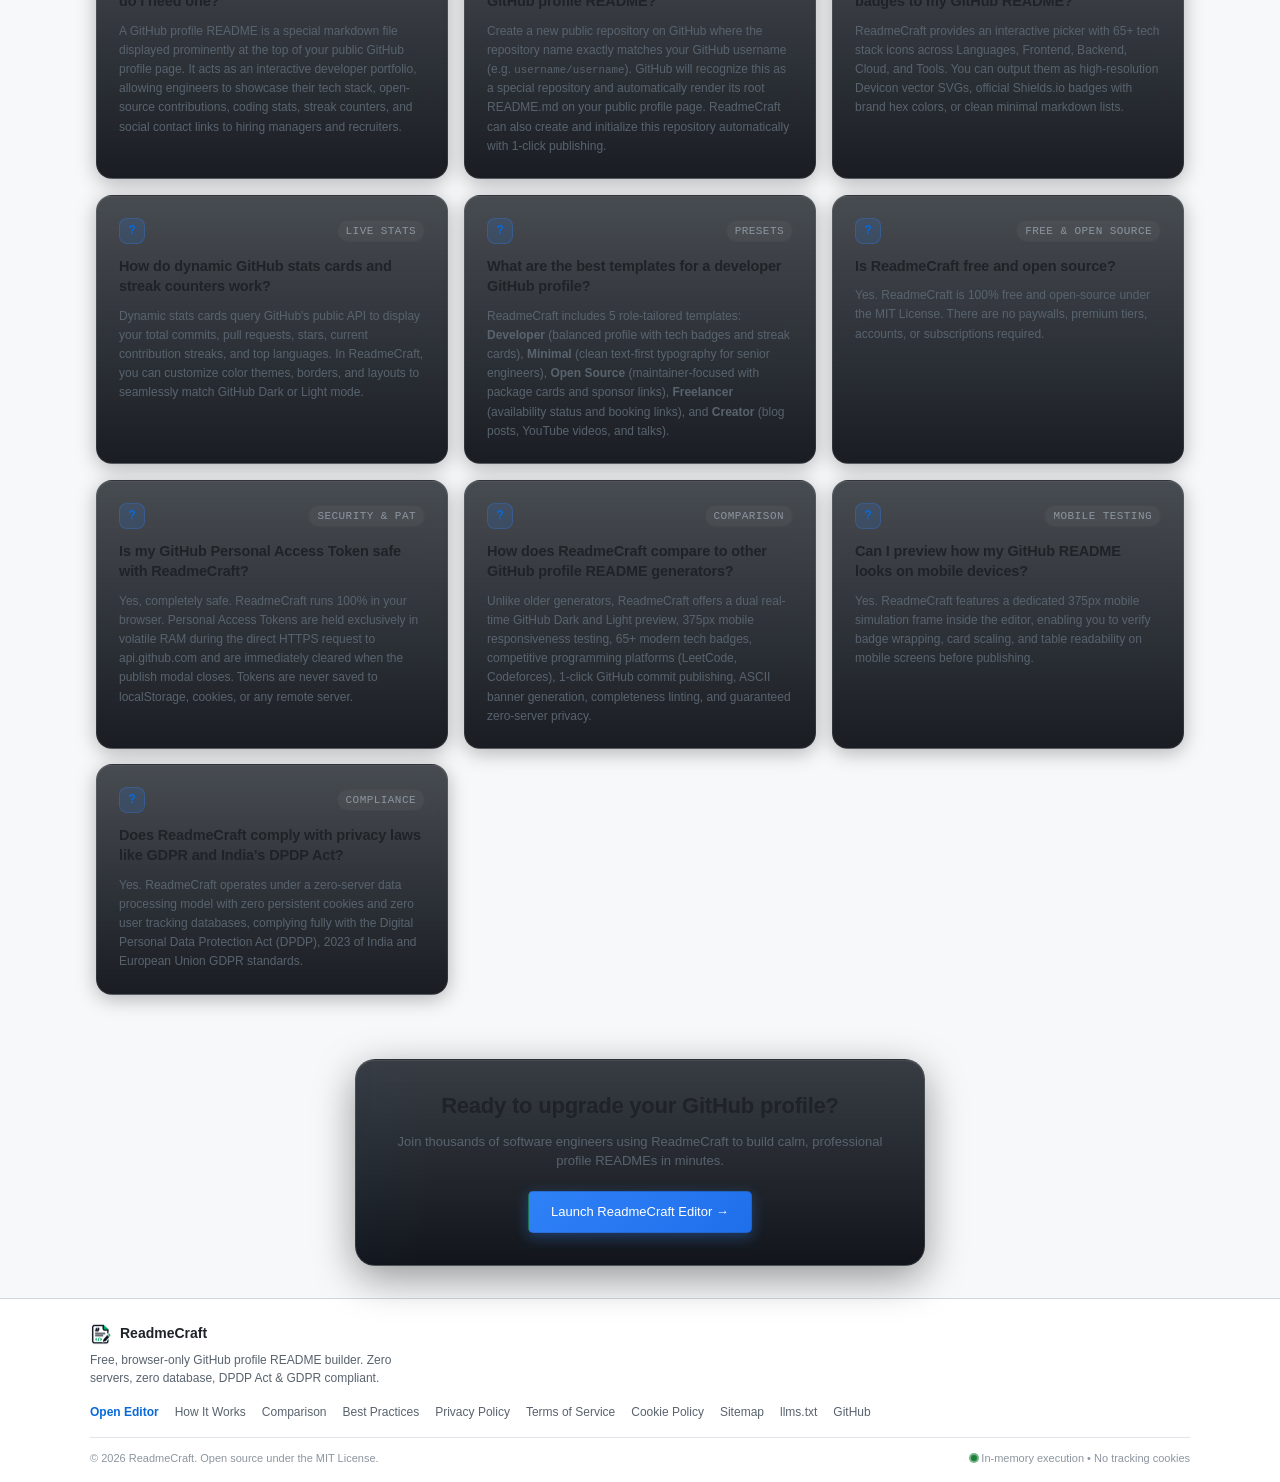
==== commit c0253037: "style(ui): elevate card and box designs across index.html with dark glass surfaces, badges, and icon" ====
--- a/index.html
+++ b/index.html
@@ -263,11 +263,11 @@
   <link rel="alternate icon" type="image/png" href="assets/favicon_light.png">
 
   <!-- Stylesheets -->
-  <link rel="stylesheet" href="src/styles/tokens.css?v=1.2.0">
-  <link rel="stylesheet" href="src/styles/base.css?v=1.2.0">
-  <link rel="stylesheet" href="src/styles/layout.css?v=1.2.0">
-  <link rel="stylesheet" href="src/styles/components.css?v=1.2.0">
-  <link rel="stylesheet" href="src/styles/animations.css?v=1.2.0">
+  <link rel="stylesheet" href="src/styles/tokens.css?v=1.2.1">
+  <link rel="stylesheet" href="src/styles/base.css?v=1.2.1">
+  <link rel="stylesheet" href="src/styles/layout.css?v=1.2.1">
+  <link rel="stylesheet" href="src/styles/components.css?v=1.2.1">
+  <link rel="stylesheet" href="src/styles/animations.css?v=1.2.1">
 
   <!-- Vendored Libraries (Pinned) -->
   <script src="vendor/marked-15.0.7.min.js"></script>
@@ -408,9 +408,10 @@
       <div class="landing-steps-grid">
         <article class="landing-step-card reveal-on-scroll">
           <div class="landing-step-header">
-            <span class="landing-step-num">1</span>
-            <h3 class="landing-step-title">Choose a Role Blueprint</h3>
-          </div>
+            <span class="landing-step-num">01</span>
+            <span class="landing-step-badge">Blueprint</span>
+          </div>
+          <h3 class="landing-step-title">Choose a Role Blueprint</h3>
           <p class="landing-step-desc">
             Pick from 5 curated templates (Developer, Minimal, Open Source, Freelancer, Creator) or enter your GitHub handle to auto-import your bio and public repositories.
           </p>
@@ -418,9 +419,10 @@
 
         <article class="landing-step-card reveal-on-scroll">
           <div class="landing-step-header">
-            <span class="landing-step-num">2</span>
-            <h3 class="landing-step-title">Select Tech Badges &amp; Socials</h3>
-          </div>
+            <span class="landing-step-num">02</span>
+            <span class="landing-step-badge">Skills &amp; Socials</span>
+          </div>
+          <h3 class="landing-step-title">Select Tech Badges &amp; Socials</h3>
           <p class="landing-step-desc">
             Pick from 65+ tech skill icons across Frontend, Backend, Databases, and DevOps. Add handles for 23+ social platforms including LeetCode, Codeforces, and LinkedIn.
           </p>
@@ -428,9 +430,10 @@
 
         <article class="landing-step-card reveal-on-scroll">
           <div class="landing-step-header">
-            <span class="landing-step-num">3</span>
-            <h3 class="landing-step-title">Add Dynamic Stats &amp; ASCII Art</h3>
-          </div>
+            <span class="landing-step-num">03</span>
+            <span class="landing-step-badge">Dynamic Widgets</span>
+          </div>
+          <h3 class="landing-step-title">Add Dynamic Stats &amp; ASCII Art</h3>
           <p class="landing-step-desc">
             Embed real-time GitHub commit streak counters, top language graphs, and generate crisp monospace ASCII art headers to give your profile a retro terminal look.
           </p>
@@ -438,9 +441,10 @@
 
         <article class="landing-step-card reveal-on-scroll">
           <div class="landing-step-header">
-            <span class="landing-step-num">4</span>
-            <h3 class="landing-step-title">Live Preview &amp; 1-Click Publish</h3>
-          </div>
+            <span class="landing-step-num">04</span>
+            <span class="landing-step-badge">Instant Publish</span>
+          </div>
+          <h3 class="landing-step-title">Live Preview &amp; 1-Click Publish</h3>
           <p class="landing-step-desc">
             Verify layout in GitHub Dark/Light modes and on 375px mobile screens. Commit directly to your special <code>username/username</code> repo with 1 click or copy the Markdown.
           </p>
@@ -460,48 +464,66 @@
 
       <div class="landing-feature-grid">
         <div class="landing-feature-card reveal-on-scroll">
-          <div class="landing-feature-icon">
-            <svg width="20" height="20" viewBox="0 0 16 16" fill="currentColor"><path d="M8 2c1.981 0 3.67.992 4.933 2.078 1.27 1.091 2.187 2.345 2.637 3.023a1.62 1.62 0 0 1 0 1.798c-.45.678-1.367 1.932-2.637 3.023C11.67 13.008 9.981 14 8 14c-1.981 0-3.67-.992-4.933-2.078C1.797 10.83.88 9.576.43 8.898a1.62 1.62 0 0 1 0-1.798c.45-.677 1.367-1.931 2.637-3.022C4.33 2.992 6.019 2 8 2zM8 5a3 3 0 1 1 0 6 3 3 0 0 1 0-6z"/></svg>
+          <div class="landing-feature-header">
+            <div class="landing-feature-icon">
+              <svg width="20" height="20" viewBox="0 0 16 16" fill="currentColor"><path d="M8 2c1.981 0 3.67.992 4.933 2.078 1.27 1.091 2.187 2.345 2.637 3.023a1.62 1.62 0 0 1 0 1.798c-.45.678-1.367 1.932-2.637 3.023C11.67 13.008 9.981 14 8 14c-1.981 0-3.67-.992-4.933-2.078C1.797 10.83.88 9.576.43 8.898a1.62 1.62 0 0 1 0-1.798c.45-.677 1.367-1.931 2.637-3.022C4.33 2.992 6.019 2 8 2zM8 5a3 3 0 1 1 0 6 3 3 0 0 1 0-6z"/></svg>
+            </div>
+            <span class="landing-feature-tag">Simulation</span>
           </div>
           <h3 class="landing-feature-title">Live GitHub Simulation</h3>
           <p class="landing-feature-desc">See exactly how your profile looks in real time under GitHub's Dark and Light palettes. Includes a 375px mobile container preview so you can verify responsive readability.</p>
         </div>
 
         <div class="landing-feature-card reveal-on-scroll" id="skills">
-          <div class="landing-feature-icon">
-            <svg width="20" height="20" viewBox="0 0 16 16" fill="currentColor"><path d="M1 2.75A.75.75 0 0 1 1.75 2h12.5a.75.75 0 0 1 0 1.5H1.75A.75.75 0 0 1 1 2.75zm0 5A.75.75 0 0 1 1.75 7h12.5a.75.75 0 0 1 0 1.5H1.75A.75.75 0 0 1 1 7.75zM1.75 12h12.5a.75.75 0 0 1 0 1.5H1.75a.75.75 0 0 1 0-1.5z"/></svg>
+          <div class="landing-feature-header">
+            <div class="landing-feature-icon">
+              <svg width="20" height="20" viewBox="0 0 16 16" fill="currentColor"><path d="M1 2.75A.75.75 0 0 1 1.75 2h12.5a.75.75 0 0 1 0 1.5H1.75A.75.75 0 0 1 1 2.75zm0 5A.75.75 0 0 1 1.75 7h12.5a.75.75 0 0 1 0 1.5H1.75A.75.75 0 0 1 1 7.75zM1.75 12h12.5a.75.75 0 0 1 0 1.5H1.75a.75.75 0 0 1 0-1.5z"/></svg>
+            </div>
+            <span class="landing-feature-tag">Badges</span>
           </div>
           <h3 class="landing-feature-title">65+ Tech Stack Icons</h3>
           <p class="landing-feature-desc">Interactive tech picker with search and category filtering. Output in high-resolution vector logos, Shields.io badges with official brand hex colors, or minimalist bullet lists.</p>
         </div>
 
         <div class="landing-feature-card reveal-on-scroll">
-          <div class="landing-feature-icon">
-            <svg width="20" height="20" viewBox="0 0 16 16" fill="currentColor"><path d="M3.75 0a3.75 3.75 0 1 0 0 7.5A3.75 3.75 0 0 0 3.75 0zM10.25 6a2.25 2.25 0 1 0 0 4.5 2.25 2.25 0 0 0 0-4.5zM2 13.5a2 2 0 0 1 2-2h3.5a2 2 0 0 1 2 2v1.75a.75.75 0 0 1-.75.75H2.75a.75.75 0 0 1-.75-.75V13.5z"/></svg>
+          <div class="landing-feature-header">
+            <div class="landing-feature-icon">
+              <svg width="20" height="20" viewBox="0 0 16 16" fill="currentColor"><path d="M3.75 0a3.75 3.75 0 1 0 0 7.5A3.75 3.75 0 0 0 3.75 0zM10.25 6a2.25 2.25 0 1 0 0 4.5 2.25 2.25 0 0 0 0-4.5zM2 13.5a2 2 0 0 1 2-2h3.5a2 2 0 0 1 2 2v1.75a.75.75 0 0 1-.75.75H2.75a.75.75 0 0 1-.75-.75V13.5z"/></svg>
+            </div>
+            <span class="landing-feature-tag">Networks</span>
           </div>
           <h3 class="landing-feature-title">23+ Social &amp; Coding Networks</h3>
           <p class="landing-feature-desc">Showcase your presence across LeetCode, Codeforces, HackerRank, GitHub, LinkedIn, Twitter/X, Dev.to, Medium, Discord, YouTube, and Buy Me a Coffee with authentic brand SVG icons.</p>
         </div>
 
         <div class="landing-feature-card reveal-on-scroll">
-          <div class="landing-feature-icon">
-            <svg width="20" height="20" viewBox="0 0 16 16" fill="currentColor"><path d="M8 0c4.42 0 8 3.58 8 8a8.013 8.013 0 0 1-5.45 7.59c-.4.08-.55-.17-.55-.38 0-.27.01-1.13.01-2.2 0-.75-.25-1.23-.54-1.48 1.78-.2 3.65-.88 3.65-3.95 0-.88-.31-1.59-.82-2.15.08-.2.36-1.02-.08-2.12 0 0-.67-.22-2.2.82-.64-.18-1.32-.27-2-.27-.68 0-1.36.09-2 .27-1.53-1.03-2.2-.82-2.2-.82-.44 1.1-.16 1.92-.08 2.12-.51.56-.82 1.28-.82 2.15 0 3.06 1.86 3.75 3.64 3.95-.23.2-.44.55-.51 1.07-.46.21-1.61.55-2.33-.66-.15-.24-.6-.83-1.23-.82-.67.01-.27.38.01.53.34.19.73.9.82 1.13.16.45.68 1.31 2.69.94 0 .67.01 1.3.01 1.49 0 .21-.15.45-.55.38A7.995 7.995 0 0 1 0 8c0-4.42 3.58-8 8-8z"/></svg>
+          <div class="landing-feature-header">
+            <div class="landing-feature-icon">
+              <svg width="20" height="20" viewBox="0 0 16 16" fill="currentColor"><path d="M8 0c4.42 0 8 3.58 8 8a8.013 8.013 0 0 1-5.45 7.59c-.4.08-.55-.17-.55-.38 0-.27.01-1.13.01-2.2 0-.75-.25-1.23-.54-1.48 1.78-.2 3.65-.88 3.65-3.95 0-.88-.31-1.59-.82-2.15.08-.2.36-1.02-.08-2.12 0 0-.67-.22-2.2.82-.64-.18-1.32-.27-2-.27-.68 0-1.36.09-2 .27-1.53-1.03-2.2-.82-2.2-.82-.44 1.1-.16 1.92-.08 2.12-.51.56-.82 1.28-.82 2.15 0 3.06 1.86 3.75 3.64 3.95-.23.2-.44.55-.51 1.07-.46.21-1.61.55-2.33-.66-.15-.24-.6-.83-1.23-.82-.67.01-.27.38.01.53.34.19.73.9.82 1.13.16.45.68 1.31 2.69.94 0 .67.01 1.3.01 1.49 0 .21-.15.45-.55.38A7.995 7.995 0 0 1 0 8c0-4.42 3.58-8 8-8z"/></svg>
+            </div>
+            <span class="landing-feature-tag">1-Click API</span>
           </div>
           <h3 class="landing-feature-title">1-Click Publish to GitHub</h3>
           <p class="landing-feature-desc">Direct commit to your special <code>username/username</code> repo via official GitHub REST APIs. Automatically initializes the repository if missing, and manages commit SHA updates seamlessly.</p>
         </div>
 
         <div class="landing-feature-card reveal-on-scroll">
-          <div class="landing-feature-icon">
-            <svg width="20" height="20" viewBox="0 0 16 16" fill="currentColor"><path d="M11.013 1.427a1.75 1.75 0 0 1 2.474 0l1.086 1.086a1.75 1.75 0 0 1 0 2.474l-8.61 8.61c-.21.21-.47.364-.756.445l-3.251.93a.75.75 0 0 1-.927-.928l.929-3.25a1.75 1.75 0 0 1 .445-.758l8.61-8.61zM10.28 4.28L3.97 10.59a.25.25 0 0 0-.064.108l-.558 1.953 1.953-.558a.249.249 0 0 0 .108-.064l6.31-6.31-1.44-1.44z"/></svg>
+          <div class="landing-feature-header">
+            <div class="landing-feature-icon">
+              <svg width="20" height="20" viewBox="0 0 16 16" fill="currentColor"><path d="M11.013 1.427a1.75 1.75 0 0 1 2.474 0l1.086 1.086a1.75 1.75 0 0 1 0 2.474l-8.61 8.61c-.21.21-.47.364-.756.445l-3.251.93a.75.75 0 0 1-.927-.928l.929-3.25a1.75 1.75 0 0 1 .445-.758l8.61-8.61zM10.28 4.28L3.97 10.59a.25.25 0 0 0-.064.108l-.558 1.953 1.953-.558a.249.249 0 0 0 .108-.064l6.31-6.31-1.44-1.44z"/></svg>
+            </div>
+            <span class="landing-feature-tag">Terminal Art</span>
           </div>
           <h3 class="landing-feature-title">Monospace ASCII Banners</h3>
           <p class="landing-feature-desc">Generate crisp ASCII art text headers or convert uploaded images with width, contrast, and charset controls (Standard, Dense, Unicode Blocks) to add a terminal aesthetic to your profile.</p>
         </div>
 
         <div class="landing-feature-card reveal-on-scroll">
-          <div class="landing-feature-icon">
-            <svg width="20" height="20" viewBox="0 0 16 16" fill="currentColor"><path d="M16 8A8 8 0 1 1 0 8a8 8 0 0 1 16 0zm-3.97-3.03a.75.75 0 0 0-1.08.022L7.477 9.417 5.384 7.323a.75.75 0 0 0-1.06 1.06L6.97 11.03a.75.75 0 0 0 1.079-.02l3.992-4.99a.75.75 0 0 0-.01-1.05z"/></svg>
+          <div class="landing-feature-header">
+            <div class="landing-feature-icon">
+              <svg width="20" height="20" viewBox="0 0 16 16" fill="currentColor"><path d="M16 8A8 8 0 1 1 0 8a8 8 0 0 1 16 0zm-3.97-3.03a.75.75 0 0 0-1.08.022L7.477 9.417 5.384 7.323a.75.75 0 0 0-1.06 1.06L6.97 11.03a.75.75 0 0 0 1.079-.02l3.992-4.99a.75.75 0 0 0-.01-1.05z"/></svg>
+            </div>
+            <span class="landing-feature-tag">Audit &amp; Lint</span>
           </div>
           <h3 class="landing-feature-title">Quality &amp; Completeness Audit</h3>
           <p class="landing-feature-desc">Automatic linting checks your profile for invalid URL formatting, missing alt text, over-crowded modules (&gt;8 warnings), and calculates an authoring score to maximize engagement.</p>
@@ -900,10 +922,45 @@
         </p>
       </div>
 
-      <div class="security-note reveal-on-scroll" style="max-width: 820px; margin: 0 auto; padding: var(--space-5); line-height: 1.6; font-size: var(--font-size-xs);">
-        <p><strong>1. In-Memory Execution:</strong> When you provide a GitHub Personal Access Token to commit your README, the token is held strictly in JavaScript heap memory during that specific HTTPS request to <code>api.github.com</code>. It is never written to <code>localStorage</code> or disk.</p>
-        <p style="margin-top: var(--space-2);"><strong>2. Local Storage Persistence:</strong> Profile draft content and theme preferences are stored exclusively on your device in your browser's <code>localStorage</code>. You can clear them at any time with a single click.</p>
-        <p style="margin-top: var(--space-2);"><strong>3. DPDP Act &amp; GDPR Compliant:</strong> Built in accordance with India's Digital Personal Data Protection Act, 2023 and GDPR guidelines with transparent notices and grievance redressal at <code>privacy@readmecraft.org</code>.</p>
+      <div class="security-grid">
+        <article class="security-card reveal-on-scroll">
+          <div class="security-card-header">
+            <div class="security-icon-box">
+              <svg width="20" height="20" viewBox="0 0 16 16" fill="currentColor" aria-hidden="true"><path d="M8.533.133a1.75 1.75 0 0 0-1.066 0l-5.25 1.68A1.75 1.75 0 0 0 1 3.48v4.27c0 4.292 2.775 7.644 6.757 8.22a.75.75 0 0 0 .486 0C12.225 15.394 15 12.042 15 7.75V3.48a1.75 1.75 0 0 0-1.217-1.667L8.533.133zm-.592 1.44a.25.25 0 0 1 .152 0l5.25 1.68a.25.25 0 0 1 .174.238v4.259c0 3.535-2.26 6.32-5.517 6.845a7.514 7.514 0 0 1-.968.043c-3.238-.53-5.465-3.32-5.465-6.888V3.491a.25.25 0 0 1 .174-.238l5.25-1.68z"/></svg>
+            </div>
+            <span class="security-badge">RAM VOLATILE</span>
+          </div>
+          <h3 class="security-card-title">In-Memory Execution</h3>
+          <p class="security-card-desc">
+            GitHub Personal Access Tokens are held strictly in JavaScript heap memory during the direct HTTPS commit call to <code>api.github.com</code>. Tokens are immediately purged upon modal close and never written to disk or storage.
+          </p>
+        </article>
+
+        <article class="security-card reveal-on-scroll">
+          <div class="security-card-header">
+            <div class="security-icon-box">
+              <svg width="20" height="20" viewBox="0 0 16 16" fill="currentColor" aria-hidden="true"><path d="M0 2.75C0 1.784.784 1 1.75 1h12.5c.966 0 1.75.784 1.75 1.75v10.5A1.75 1.75 0 0 1 14.25 15H1.75A1.75 1.75 0 0 1 0 13.25V2.75zm1.75-.25a.25.25 0 0 0-.25.25v10.5c0 .138.112.25.25.25h12.5a.25.25 0 0 0 .25-.25V2.75a.25.25 0 0 0-.25-.25H1.75zM8 4a.75.75 0 0 1 .75.75v6.5a.75.75 0 0 1-1.5 0v-6.5A.75.75 0 0 1 8 4z"/></svg>
+            </div>
+            <span class="security-badge">100% LOCAL</span>
+          </div>
+          <h3 class="security-card-title">Local Storage Isolation</h3>
+          <p class="security-card-desc">
+            Profile drafts, custom inputs, and theme selections persist exclusively inside your local browser's <code>localStorage</code> sandbox. No user data or analytics ever touch a remote cloud backend.
+          </p>
+        </article>
+
+        <article class="security-card reveal-on-scroll">
+          <div class="security-card-header">
+            <div class="security-icon-box">
+              <svg width="20" height="20" viewBox="0 0 16 16" fill="currentColor" aria-hidden="true"><path d="M13.78 4.22a.75.75 0 0 1 0 1.06l-7.25 7.25a.75.75 0 0 1-1.06 0L2.22 9.28a.751.751 0 0 1 .018-1.042.751.751 0 0 1 1.042-.018L6 10.94l6.72-6.72a.75.75 0 0 1 1.06 0z"/></svg>
+            </div>
+            <span class="security-badge">DPDP &amp; GDPR</span>
+          </div>
+          <h3 class="security-card-title">Compliance &amp; Privacy</h3>
+          <p class="security-card-desc">
+            Engineered under India's Digital Personal Data Protection Act (DPDP), 2023 and European Union GDPR principles. Zero tracking cookies, zero marketing beacons, and transparent grievance redressal.
+          </p>
+        </article>
       </div>
     </section>
 
@@ -916,51 +973,91 @@
 
       <div class="landing-faq-grid">
         <div class="landing-faq-item reveal-on-scroll">
+          <div class="landing-faq-header">
+            <span class="faq-icon-box">?</span>
+            <span class="faq-cat-tag">Overview</span>
+          </div>
           <h3 class="landing-faq-q">What is a GitHub profile README and why do I need one?</h3>
           <p class="landing-faq-a">A GitHub profile README is a special markdown file displayed prominently at the top of your public GitHub profile page. It acts as an interactive developer portfolio, allowing engineers to showcase their tech stack, open-source contributions, coding stats, streak counters, and social contact links to hiring managers and recruiters.</p>
         </div>
 
         <div class="landing-faq-item reveal-on-scroll">
+          <div class="landing-faq-header">
+            <span class="faq-icon-box">?</span>
+            <span class="faq-cat-tag">Repository</span>
+          </div>
           <h3 class="landing-faq-q">How do I create a special repository for my GitHub profile README?</h3>
           <p class="landing-faq-a">Create a new public repository on GitHub where the repository name exactly matches your GitHub username (e.g. <code>username/username</code>). GitHub will recognize this as a special repository and automatically render its root README.md on your public profile page. ReadmeCraft can also create and initialize this repository automatically with 1-click publishing.</p>
         </div>
 
         <div class="landing-faq-item reveal-on-scroll">
+          <div class="landing-faq-header">
+            <span class="faq-icon-box">?</span>
+            <span class="faq-cat-tag">Tech Badges</span>
+          </div>
           <h3 class="landing-faq-q">How do I add tech stack icons and skill badges to my GitHub README?</h3>
           <p class="landing-faq-a">ReadmeCraft provides an interactive picker with 65+ tech stack icons across Languages, Frontend, Backend, Cloud, and Tools. You can output them as high-resolution Devicon vector SVGs, official Shields.io badges with brand hex colors, or clean minimal markdown lists.</p>
         </div>
 
         <div class="landing-faq-item reveal-on-scroll">
+          <div class="landing-faq-header">
+            <span class="faq-icon-box">?</span>
+            <span class="faq-cat-tag">Live Stats</span>
+          </div>
           <h3 class="landing-faq-q">How do dynamic GitHub stats cards and streak counters work?</h3>
           <p class="landing-faq-a">Dynamic stats cards query GitHub's public API to display your total commits, pull requests, stars, current contribution streaks, and top languages. In ReadmeCraft, you can customize color themes, borders, and layouts to seamlessly match GitHub Dark or Light mode.</p>
         </div>
 
         <div class="landing-faq-item reveal-on-scroll">
+          <div class="landing-faq-header">
+            <span class="faq-icon-box">?</span>
+            <span class="faq-cat-tag">Presets</span>
+          </div>
           <h3 class="landing-faq-q">What are the best templates for a developer GitHub profile?</h3>
           <p class="landing-faq-a">ReadmeCraft includes 5 role-tailored templates: <strong>Developer</strong> (balanced profile with tech badges and streak cards), <strong>Minimal</strong> (clean text-first typography for senior engineers), <strong>Open Source</strong> (maintainer-focused with package cards and sponsor links), <strong>Freelancer</strong> (availability status and booking links), and <strong>Creator</strong> (blog posts, YouTube videos, and talks).</p>
         </div>
 
         <div class="landing-faq-item reveal-on-scroll">
+          <div class="landing-faq-header">
+            <span class="faq-icon-box">?</span>
+            <span class="faq-cat-tag">Free &amp; Open Source</span>
+          </div>
           <h3 class="landing-faq-q">Is ReadmeCraft free and open source?</h3>
           <p class="landing-faq-a">Yes. ReadmeCraft is 100% free and open-source under the MIT License. There are no paywalls, premium tiers, accounts, or subscriptions required.</p>
         </div>
 
         <div class="landing-faq-item reveal-on-scroll">
+          <div class="landing-faq-header">
+            <span class="faq-icon-box">?</span>
+            <span class="faq-cat-tag">Security &amp; PAT</span>
+          </div>
           <h3 class="landing-faq-q">Is my GitHub Personal Access Token safe with ReadmeCraft?</h3>
           <p class="landing-faq-a">Yes, completely safe. ReadmeCraft runs 100% in your browser. Personal Access Tokens are held exclusively in volatile RAM during the direct HTTPS request to api.github.com and are immediately cleared when the publish modal closes. Tokens are never saved to localStorage, cookies, or any remote server.</p>
         </div>
 
         <div class="landing-faq-item reveal-on-scroll">
+          <div class="landing-faq-header">
+            <span class="faq-icon-box">?</span>
+            <span class="faq-cat-tag">Comparison</span>
+          </div>
           <h3 class="landing-faq-q">How does ReadmeCraft compare to other GitHub profile README generators?</h3>
           <p class="landing-faq-a">Unlike older generators, ReadmeCraft offers a dual real-time GitHub Dark and Light preview, 375px mobile responsiveness testing, 65+ modern tech badges, competitive programming platforms (LeetCode, Codeforces), 1-click GitHub commit publishing, ASCII banner generation, completeness linting, and guaranteed zero-server privacy.</p>
         </div>
 
         <div class="landing-faq-item reveal-on-scroll">
+          <div class="landing-faq-header">
+            <span class="faq-icon-box">?</span>
+            <span class="faq-cat-tag">Mobile Testing</span>
+          </div>
           <h3 class="landing-faq-q">Can I preview how my GitHub README looks on mobile devices?</h3>
           <p class="landing-faq-a">Yes. ReadmeCraft features a dedicated 375px mobile simulation frame inside the editor, enabling you to verify badge wrapping, card scaling, and table readability on mobile screens before publishing.</p>
         </div>
 
         <div class="landing-faq-item reveal-on-scroll">
+          <div class="landing-faq-header">
+            <span class="faq-icon-box">?</span>
+            <span class="faq-cat-tag">Compliance</span>
+          </div>
           <h3 class="landing-faq-q">Does ReadmeCraft comply with privacy laws like GDPR and India's DPDP Act?</h3>
           <p class="landing-faq-a">Yes. ReadmeCraft operates under a zero-server data processing model with zero persistent cookies and zero user tracking databases, complying fully with the Digital Personal Data Protection Act (DPDP), 2023 of India and European Union GDPR standards.</p>
         </div>
--- a/src/styles/layout.css
+++ b/src/styles/layout.css
@@ -756,42 +756,75 @@
 /* Feature Cards Grid */
 .landing-feature-grid {
   display: grid;
-  grid-template-columns: repeat(auto-fit, minmax(320px, 1fr));
+  grid-template-columns: repeat(auto-fit, minmax(310px, 1fr));
   gap: var(--space-4);
 }
 
 .landing-feature-card {
-  background: var(--color-bg-surface);
-  border: 1px solid var(--color-border-default);
-  border-radius: var(--radius-md);
-  padding: var(--space-5);
-  display: flex;
-  flex-direction: column;
-  gap: var(--space-2);
-  transition: border-color var(--duration-fast) var(--ease-default), transform var(--duration-fast) var(--ease-default);
+  background: linear-gradient(180deg, rgba(22, 27, 34, 0.78) 0%, rgba(13, 17, 23, 0.95) 100%);
+  border: 1px solid rgba(240, 246, 252, 0.1);
+  border-radius: 16px;
+  box-shadow: inset 0 1px 0 rgba(255, 255, 255, 0.05), 0 4px 20px rgba(0, 0, 0, 0.28);
+  backdrop-filter: blur(12px);
+  -webkit-backdrop-filter: blur(12px);
+  padding: 24px;
+  display: flex;
+  flex-direction: column;
+  gap: var(--space-2);
+  transition: transform 0.25s cubic-bezier(0.16, 1, 0.3, 1),
+              border-color 0.25s cubic-bezier(0.16, 1, 0.3, 1),
+              box-shadow 0.25s cubic-bezier(0.16, 1, 0.3, 1);
 }
 
 .landing-feature-card:hover {
-  border-color: var(--color-accent);
-  transform: translateY(-2px);
+  border-color: rgba(47, 129, 247, 0.55);
+  transform: translateY(-4px);
+  box-shadow: inset 0 1px 0 rgba(255, 255, 255, 0.1), 0 16px 36px -8px rgba(47, 129, 247, 0.22);
+}
+
+.landing-feature-header {
+  display: flex;
+  align-items: center;
+  justify-content: space-between;
+  margin-bottom: var(--space-2);
 }
 
 .landing-feature-icon {
-  width: 36px;
-  height: 36px;
-  border-radius: var(--radius-sm);
+  width: 42px;
+  height: 42px;
+  border-radius: 12px;
+  background: linear-gradient(135deg, rgba(47, 129, 247, 0.18), rgba(56, 189, 248, 0.08));
+  border: 1px solid rgba(47, 129, 247, 0.28);
+  color: var(--color-accent);
+  display: flex;
+  align-items: center;
+  justify-content: center;
+  transition: transform 0.25s ease, background 0.25s ease;
+}
+
+.landing-feature-card:hover .landing-feature-icon {
+  transform: scale(1.1);
+  background: var(--color-accent);
+  color: #ffffff;
+}
+
+.landing-feature-tag {
+  font-size: 11px;
+  font-family: var(--font-mono);
+  text-transform: uppercase;
+  letter-spacing: 0.04em;
+  color: var(--color-accent);
   background: var(--color-accent-subtle);
-  color: var(--color-accent);
-  display: flex;
-  align-items: center;
-  justify-content: center;
-  margin-bottom: var(--space-1);
+  border: 1px solid rgba(47, 129, 247, 0.22);
+  padding: 2px 8px;
+  border-radius: 9999px;
 }
 
 .landing-feature-title {
   font-size: var(--font-size-base);
   font-weight: 600;
   color: var(--color-text-primary);
+  line-height: 1.35;
 }
 
 .landing-feature-desc {
@@ -808,126 +841,351 @@
 }
 
 .landing-template-card {
-  background: var(--color-bg-surface);
-  border: 1px solid var(--color-border-default);
-  border-radius: var(--radius-md);
-  padding: var(--space-5);
+  background: linear-gradient(180deg, rgba(22, 27, 34, 0.78) 0%, rgba(13, 17, 23, 0.95) 100%);
+  border: 1px solid rgba(240, 246, 252, 0.1);
+  border-radius: 16px;
+  box-shadow: inset 0 1px 0 rgba(255, 255, 255, 0.05), 0 4px 20px rgba(0, 0, 0, 0.28);
+  backdrop-filter: blur(12px);
+  -webkit-backdrop-filter: blur(12px);
+  padding: 24px;
   display: flex;
   flex-direction: column;
   gap: var(--space-3);
-  transition: all var(--duration-fast) var(--ease-default);
+  transition: transform 0.25s cubic-bezier(0.16, 1, 0.3, 1),
+              border-color 0.25s cubic-bezier(0.16, 1, 0.3, 1),
+              box-shadow 0.25s cubic-bezier(0.16, 1, 0.3, 1);
 }
 
 .landing-template-card:hover {
-  border-color: var(--color-accent);
-  box-shadow: var(--shadow-md);
+  border-color: rgba(47, 129, 247, 0.55);
+  transform: translateY(-4px);
+  box-shadow: inset 0 1px 0 rgba(255, 255, 255, 0.1), 0 16px 36px -8px rgba(47, 129, 247, 0.22);
 }
 
 .landing-template-tags {
   display: flex;
   flex-wrap: wrap;
-  gap: 4px;
+  gap: 6px;
 }
 
 /* FAQ Grid */
 .landing-faq-grid {
   display: grid;
-  grid-template-columns: repeat(auto-fit, minmax(340px, 1fr));
+  grid-template-columns: repeat(auto-fit, minmax(330px, 1fr));
   gap: var(--space-4);
 }
 
 .landing-faq-item {
-  background: var(--color-bg-surface);
-  border: 1px solid var(--color-border-default);
-  border-radius: var(--radius-md);
-  padding: var(--space-4) var(--space-5);
-  display: flex;
-  flex-direction: column;
-  gap: var(--space-2);
+  background: linear-gradient(180deg, rgba(22, 27, 34, 0.78) 0%, rgba(13, 17, 23, 0.95) 100%);
+  border: 1px solid rgba(240, 246, 252, 0.1);
+  border-radius: 16px;
+  box-shadow: inset 0 1px 0 rgba(255, 255, 255, 0.05), 0 4px 20px rgba(0, 0, 0, 0.28);
+  backdrop-filter: blur(12px);
+  -webkit-backdrop-filter: blur(12px);
+  padding: 22px;
+  display: flex;
+  flex-direction: column;
+  gap: 10px;
+  transition: transform 0.25s cubic-bezier(0.16, 1, 0.3, 1),
+              border-color 0.25s cubic-bezier(0.16, 1, 0.3, 1),
+              box-shadow 0.25s cubic-bezier(0.16, 1, 0.3, 1);
+}
+
+.landing-faq-item:hover {
+  border-color: rgba(47, 129, 247, 0.55);
+  transform: translateY(-4px);
+  box-shadow: inset 0 1px 0 rgba(255, 255, 255, 0.1), 0 16px 36px -8px rgba(47, 129, 247, 0.22);
+}
+
+.landing-faq-header {
+  display: flex;
+  align-items: center;
+  justify-content: space-between;
+  margin-bottom: 2px;
+}
+
+.faq-icon-box {
+  width: 26px;
+  height: 26px;
+  border-radius: 8px;
+  background: rgba(47, 129, 247, 0.14);
+  border: 1px solid rgba(47, 129, 247, 0.28);
+  color: var(--color-accent);
+  display: flex;
+  align-items: center;
+  justify-content: center;
+  font-size: 12px;
+  font-weight: 700;
+  font-family: var(--font-mono);
+}
+
+.faq-cat-tag {
+  font-size: 11px;
+  font-family: var(--font-mono);
+  text-transform: uppercase;
+  letter-spacing: 0.04em;
+  color: var(--color-text-muted);
+  background: rgba(255, 255, 255, 0.04);
+  padding: 2px 8px;
+  border-radius: 9999px;
+  border: 1px solid var(--color-border-subtle);
 }
 
 .landing-faq-q {
-  font-size: var(--font-size-sm);
+  font-size: 14.5px;
   font-weight: 600;
   color: var(--color-text-primary);
+  line-height: 1.4;
+  margin: 0;
 }
 
 .landing-faq-a {
   font-size: var(--font-size-xs);
   color: var(--color-text-secondary);
   line-height: var(--line-height-relaxed);
+  margin: 0;
+}
+
+/* Light Theme Card Overrides */
+[data-theme="light"] .landing-feature-card,
+[data-theme="light"] .landing-template-card,
+[data-theme="light"] .landing-faq-item,
+[data-theme="light"] .landing-step-card,
+[data-theme="light"] .best-practice-card,
+[data-theme="light"] .security-card {
+  background: linear-gradient(180deg, #ffffff 0%, #f6f8fa 100%);
+  border: 1px solid rgba(27, 31, 36, 0.12);
+  box-shadow: inset 0 1px 0 rgba(255, 255, 255, 0.8), 0 4px 16px rgba(0, 0, 0, 0.05);
+}
+
+[data-theme="light"] .landing-feature-card:hover,
+[data-theme="light"] .landing-template-card:hover,
+[data-theme="light"] .landing-faq-item:hover,
+[data-theme="light"] .landing-step-card:hover,
+[data-theme="light"] .best-practice-card:hover,
+[data-theme="light"] .security-card:hover {
+  border-color: var(--color-accent);
+  box-shadow: inset 0 1px 0 rgba(255, 255, 255, 0.9), 0 12px 28px -6px rgba(9, 105, 218, 0.18);
 }
 
 /* Final CTA Banner */
 .landing-cta-banner {
-  background: var(--color-bg-surface);
-  border: 1px solid var(--color-border-default);
-  border-radius: var(--radius-lg);
+  background: linear-gradient(180deg, rgba(22, 27, 34, 0.85) 0%, rgba(13, 17, 23, 0.98) 100%);
+  border: 1px solid rgba(240, 246, 252, 0.12);
+  border-radius: 20px;
+  box-shadow: inset 0 1px 0 rgba(255, 255, 255, 0.08), 0 12px 40px rgba(0, 0, 0, 0.4);
+  backdrop-filter: blur(16px);
+  -webkit-backdrop-filter: blur(16px);
   padding: var(--space-8) var(--space-6);
   text-align: center;
   display: flex;
   flex-direction: column;
   align-items: center;
   gap: var(--space-3);
-  margin: var(--space-6) auto;
+  margin: var(--space-8) auto;
   max-width: 900px;
+  position: relative;
+  overflow: hidden;
+}
+
+.landing-cta-banner::before {
+  content: "";
+  position: absolute;
+  top: 0;
+  left: 50%;
+  transform: translateX(-50%);
+  width: 60%;
+  height: 1px;
+  background: linear-gradient(90deg, transparent, rgba(47, 129, 247, 0.8), transparent);
+}
+
+[data-theme="light"] .landing-cta-banner {
+  background: linear-gradient(180deg, #ffffff 0%, #f6f8fa 100%);
+  border: 1px solid rgba(27, 31, 36, 0.12);
+  box-shadow: inset 0 1px 0 rgba(255, 255, 255, 0.9), 0 12px 32px rgba(0, 0, 0, 0.06);
 }
 
 /* Steps Grid (How it Works) */
 .landing-steps-grid {
   display: grid;
-  grid-template-columns: repeat(auto-fit, minmax(240px, 1fr));
+  grid-template-columns: repeat(auto-fit, minmax(250px, 1fr));
   gap: var(--space-4);
   margin-top: var(--space-4);
 }
 
 .landing-step-card {
-  background: var(--color-bg-surface);
-  border: 1px solid var(--color-border-default);
-  border-radius: var(--radius-lg);
-  padding: var(--space-5);
-  display: flex;
-  flex-direction: column;
-  gap: var(--space-2);
+  background: linear-gradient(180deg, rgba(22, 27, 34, 0.78) 0%, rgba(13, 17, 23, 0.95) 100%);
+  border: 1px solid rgba(240, 246, 252, 0.1);
+  border-radius: 16px;
+  box-shadow: inset 0 1px 0 rgba(255, 255, 255, 0.05), 0 4px 20px rgba(0, 0, 0, 0.28);
+  backdrop-filter: blur(12px);
+  -webkit-backdrop-filter: blur(12px);
+  padding: 24px;
+  display: flex;
+  flex-direction: column;
+  gap: var(--space-3);
   position: relative;
-  transition: transform var(--transition-fast), border-color var(--transition-fast);
+  transition: transform 0.25s cubic-bezier(0.16, 1, 0.3, 1),
+              border-color 0.25s cubic-bezier(0.16, 1, 0.3, 1),
+              box-shadow 0.25s cubic-bezier(0.16, 1, 0.3, 1);
 }
 
 .landing-step-card:hover {
-  border-color: var(--color-accent);
-  transform: translateY(-2px);
+  border-color: rgba(47, 129, 247, 0.55);
+  transform: translateY(-4px);
+  box-shadow: inset 0 1px 0 rgba(255, 255, 255, 0.1), 0 16px 36px -8px rgba(47, 129, 247, 0.22);
 }
 
 .landing-step-header {
   display: flex;
   align-items: center;
-  gap: var(--space-3);
+  justify-content: space-between;
 }
 
 .landing-step-num {
-  width: 28px;
-  height: 28px;
-  border-radius: var(--radius-full);
+  width: 32px;
+  height: 32px;
+  border-radius: 10px;
+  background: rgba(47, 129, 247, 0.14);
+  border: 1px solid rgba(47, 129, 247, 0.28);
+  color: var(--color-accent);
+  display: flex;
+  align-items: center;
+  justify-content: center;
+  font-size: 13px;
+  font-weight: 700;
+  font-family: var(--font-mono);
+  transition: transform 0.25s ease, background 0.25s ease;
+}
+
+.landing-step-card:hover .landing-step-num {
+  transform: scale(1.1);
+  background: var(--color-accent);
+  color: #ffffff;
+}
+
+.landing-step-badge {
+  font-size: 11px;
+  font-family: var(--font-mono);
+  font-weight: 600;
+  text-transform: uppercase;
+  letter-spacing: 0.05em;
+  color: var(--color-accent);
   background: var(--color-accent-subtle);
-  color: var(--color-accent);
-  display: flex;
-  align-items: center;
-  justify-content: center;
-  font-size: var(--font-size-xs);
-  font-weight: 700;
-  font-family: var(--font-mono);
+  border: 1px solid rgba(47, 129, 247, 0.22);
+  padding: 2px 8px;
+  border-radius: 9999px;
 }
 
 .landing-step-title {
-  font-size: var(--font-size-sm);
+  font-size: var(--font-size-base);
   font-weight: 600;
   color: var(--color-text-primary);
+  line-height: 1.35;
+  margin: 0;
 }
 
 .landing-step-desc {
   font-size: var(--font-size-xs);
   color: var(--color-text-secondary);
   line-height: var(--line-height-relaxed);
+  margin: 0;
+}
+
+/* Security Architecture Grid */
+.security-grid {
+  display: grid;
+  grid-template-columns: repeat(auto-fit, minmax(280px, 1fr));
+  gap: var(--space-4);
+  margin-top: var(--space-4);
+  max-width: 1040px;
+  margin-left: auto;
+  margin-right: auto;
+}
+
+.security-card {
+  background: linear-gradient(180deg, rgba(22, 27, 34, 0.78) 0%, rgba(13, 17, 23, 0.95) 100%);
+  border: 1px solid rgba(240, 246, 252, 0.1);
+  border-radius: 16px;
+  box-shadow: inset 0 1px 0 rgba(255, 255, 255, 0.05), 0 4px 20px rgba(0, 0, 0, 0.28);
+  backdrop-filter: blur(12px);
+  -webkit-backdrop-filter: blur(12px);
+  padding: 24px;
+  display: flex;
+  flex-direction: column;
+  gap: var(--space-2);
+  transition: transform 0.25s cubic-bezier(0.16, 1, 0.3, 1),
+              border-color 0.25s cubic-bezier(0.16, 1, 0.3, 1),
+              box-shadow 0.25s cubic-bezier(0.16, 1, 0.3, 1);
+}
+
+.security-card:hover {
+  border-color: rgba(47, 129, 247, 0.55);
+  transform: translateY(-4px);
+  box-shadow: inset 0 1px 0 rgba(255, 255, 255, 0.1), 0 16px 36px -8px rgba(47, 129, 247, 0.22);
+}
+
+.security-card-header {
+  display: flex;
+  align-items: center;
+  justify-content: space-between;
+  margin-bottom: var(--space-1);
+}
+
+.security-icon-box {
+  width: 40px;
+  height: 40px;
+  border-radius: 10px;
+  background: rgba(46, 160, 67, 0.12);
+  border: 1px solid rgba(63, 185, 80, 0.28);
+  color: #3fb950;
+  display: flex;
+  align-items: center;
+  justify-content: center;
+  transition: transform 0.25s ease;
+}
+
+.security-card:hover .security-icon-box {
+  transform: scale(1.08);
+}
+
+.security-badge {
+  font-family: var(--font-mono);
+  font-size: 11px;
+  font-weight: 700;
+  color: #3fb950;
+  background: rgba(46, 160, 67, 0.12);
+  border: 1px solid rgba(63, 185, 80, 0.28);
+  padding: 2px 8px;
+  border-radius: 9999px;
+  letter-spacing: 0.04em;
+}
+
+[data-theme="light"] .security-icon-box {
+  background: #dafbe1;
+  border-color: #4ac26b;
+  color: #1a7f37;
+}
+
+[data-theme="light"] .security-badge {
+  background: #dafbe1;
+  border-color: #4ac26b;
+  color: #1a7f37;
+}
+
+.security-card-title {
+  font-size: var(--font-size-base);
+  font-weight: 600;
+  color: var(--color-text-primary);
+  margin: 0;
+  line-height: 1.35;
+}
+
+.security-card-desc {
+  font-size: var(--font-size-xs);
+  color: var(--color-text-secondary);
+  line-height: var(--line-height-relaxed);
+  margin: 0;
 }
 
 /* Comparison Table (AEO / SEO Matrix) */
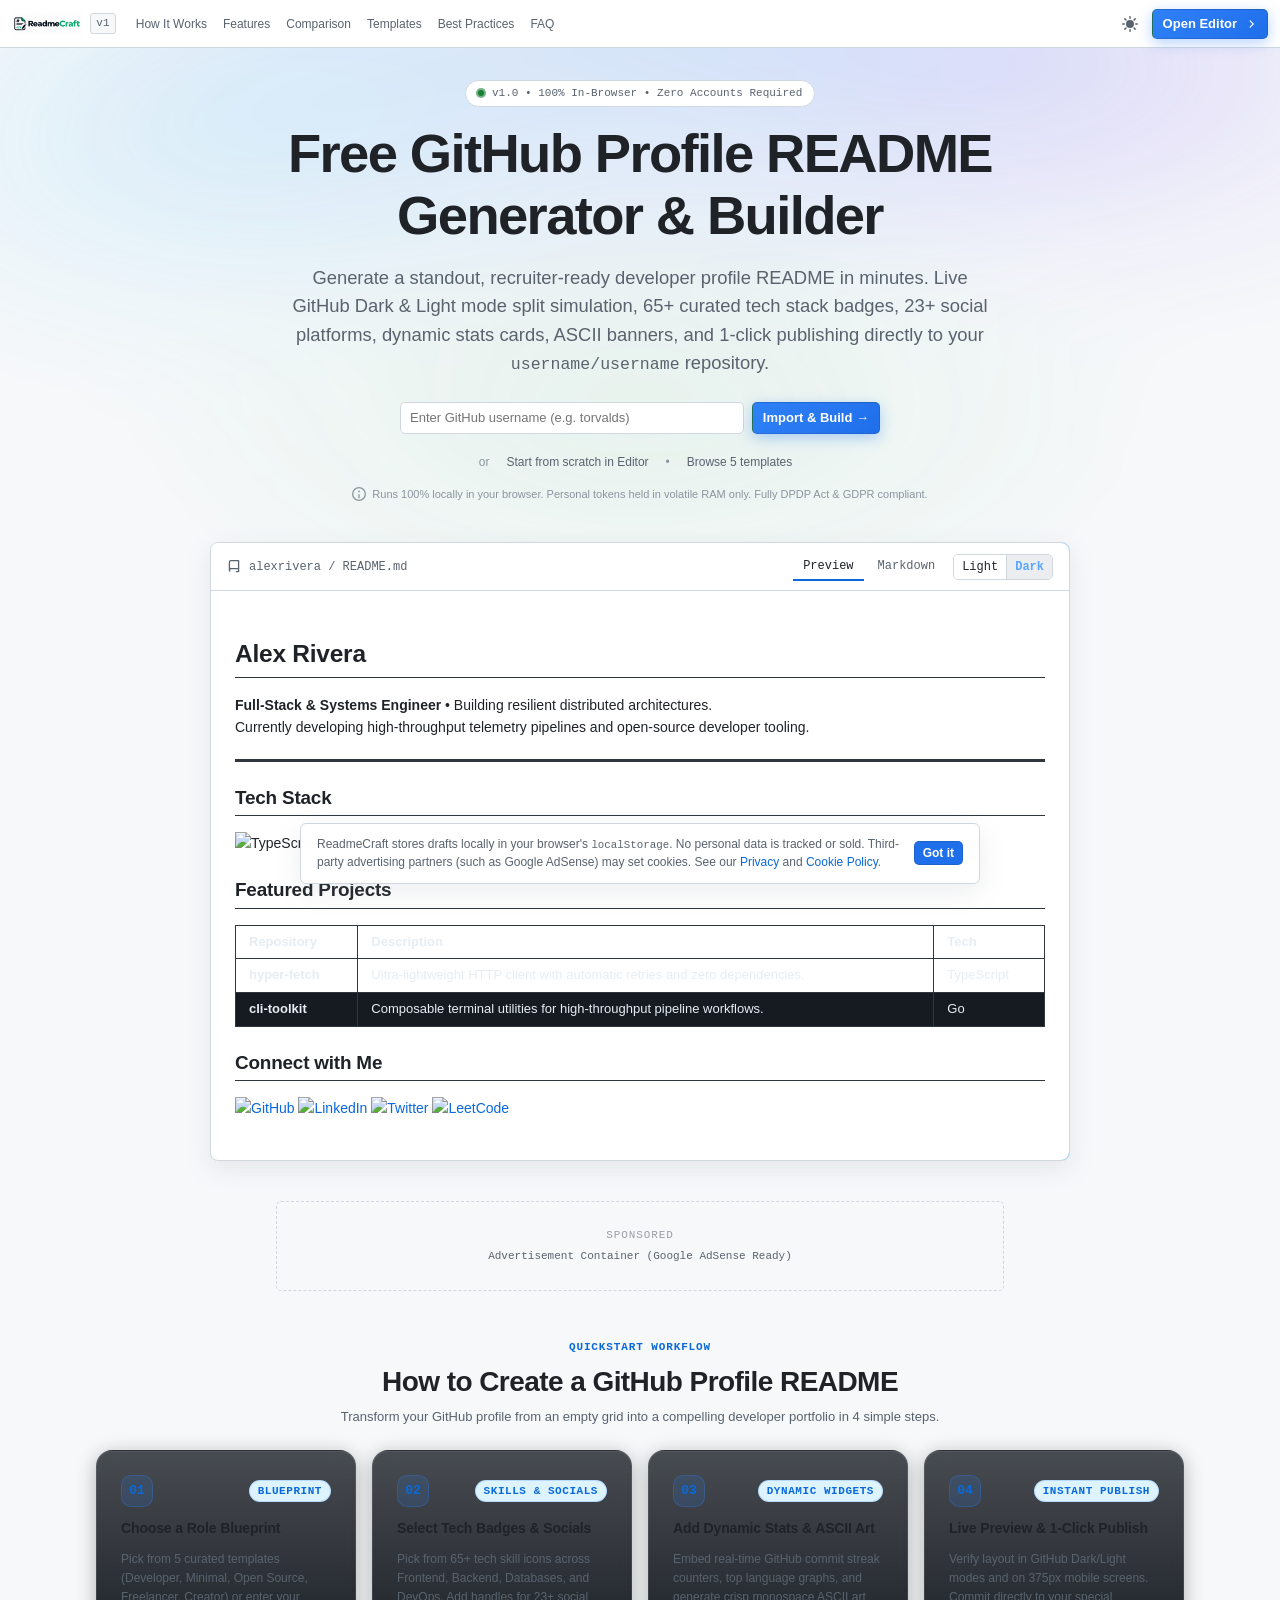
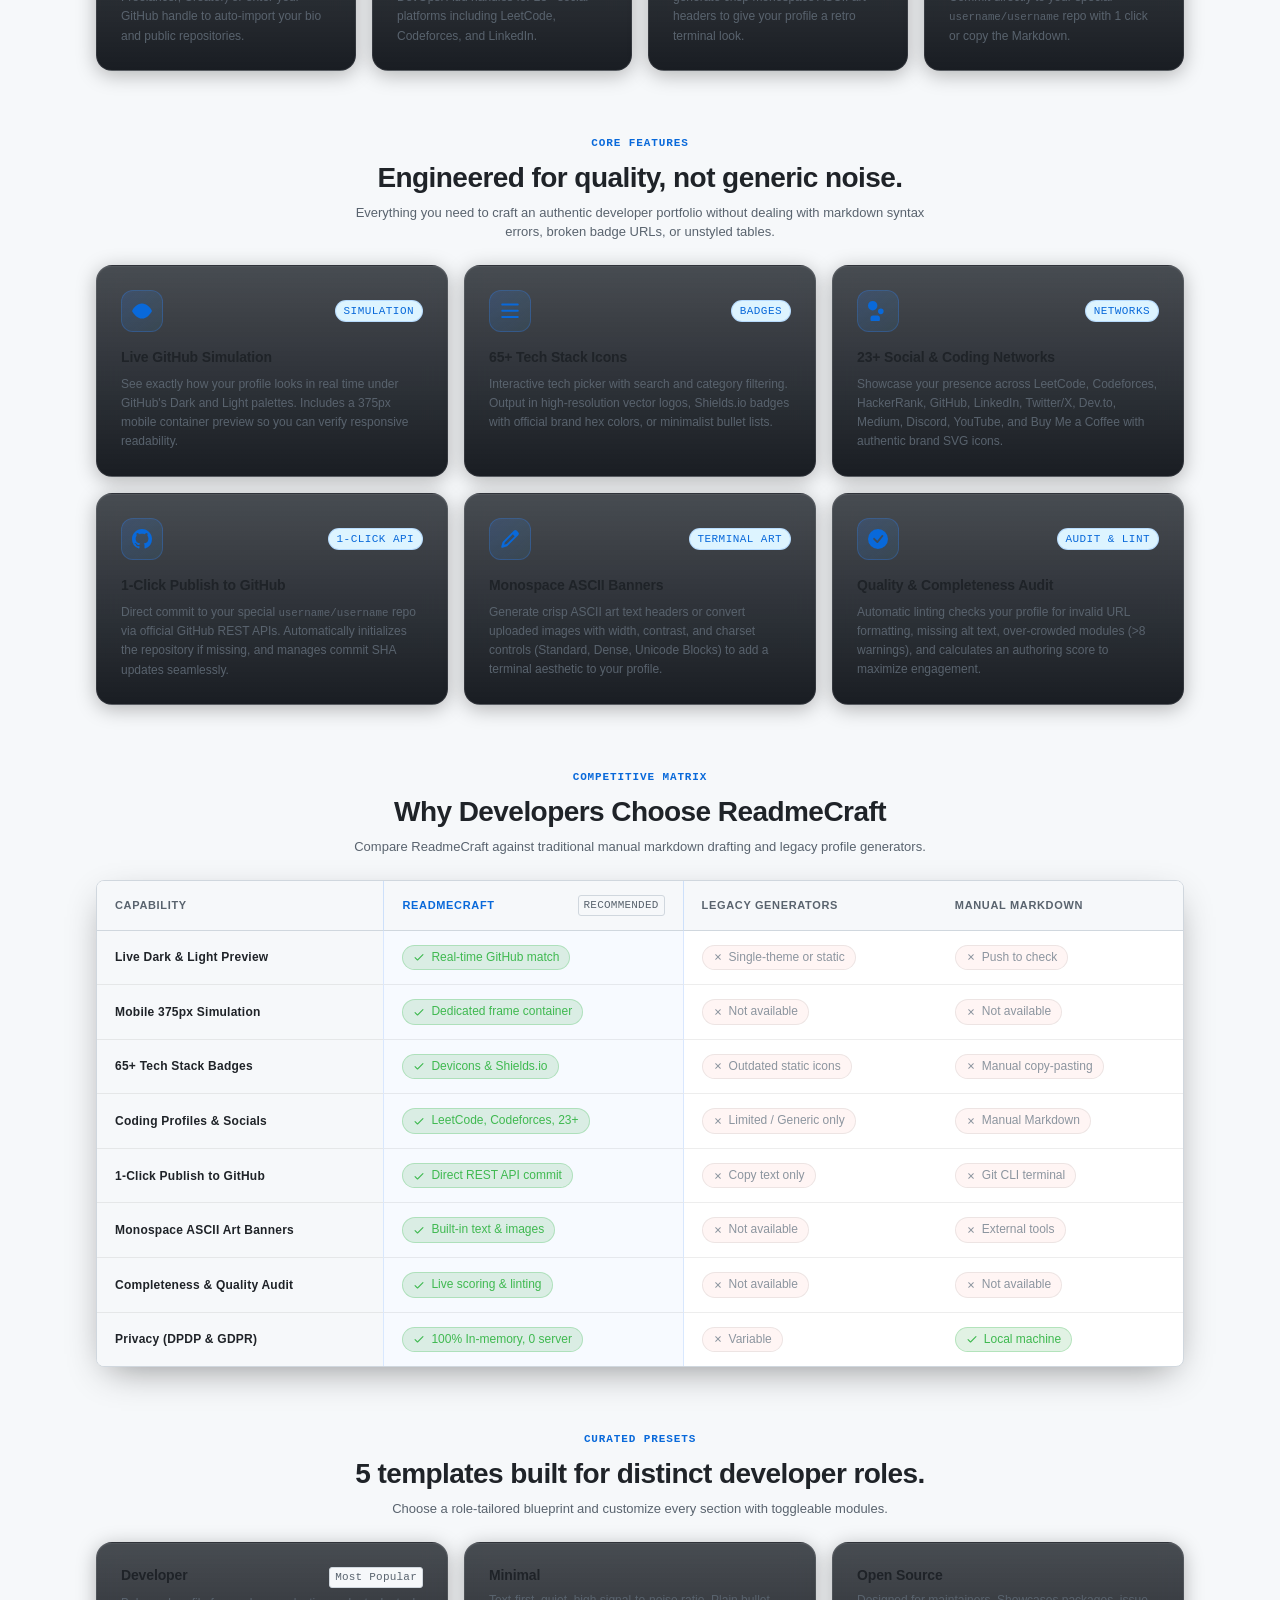
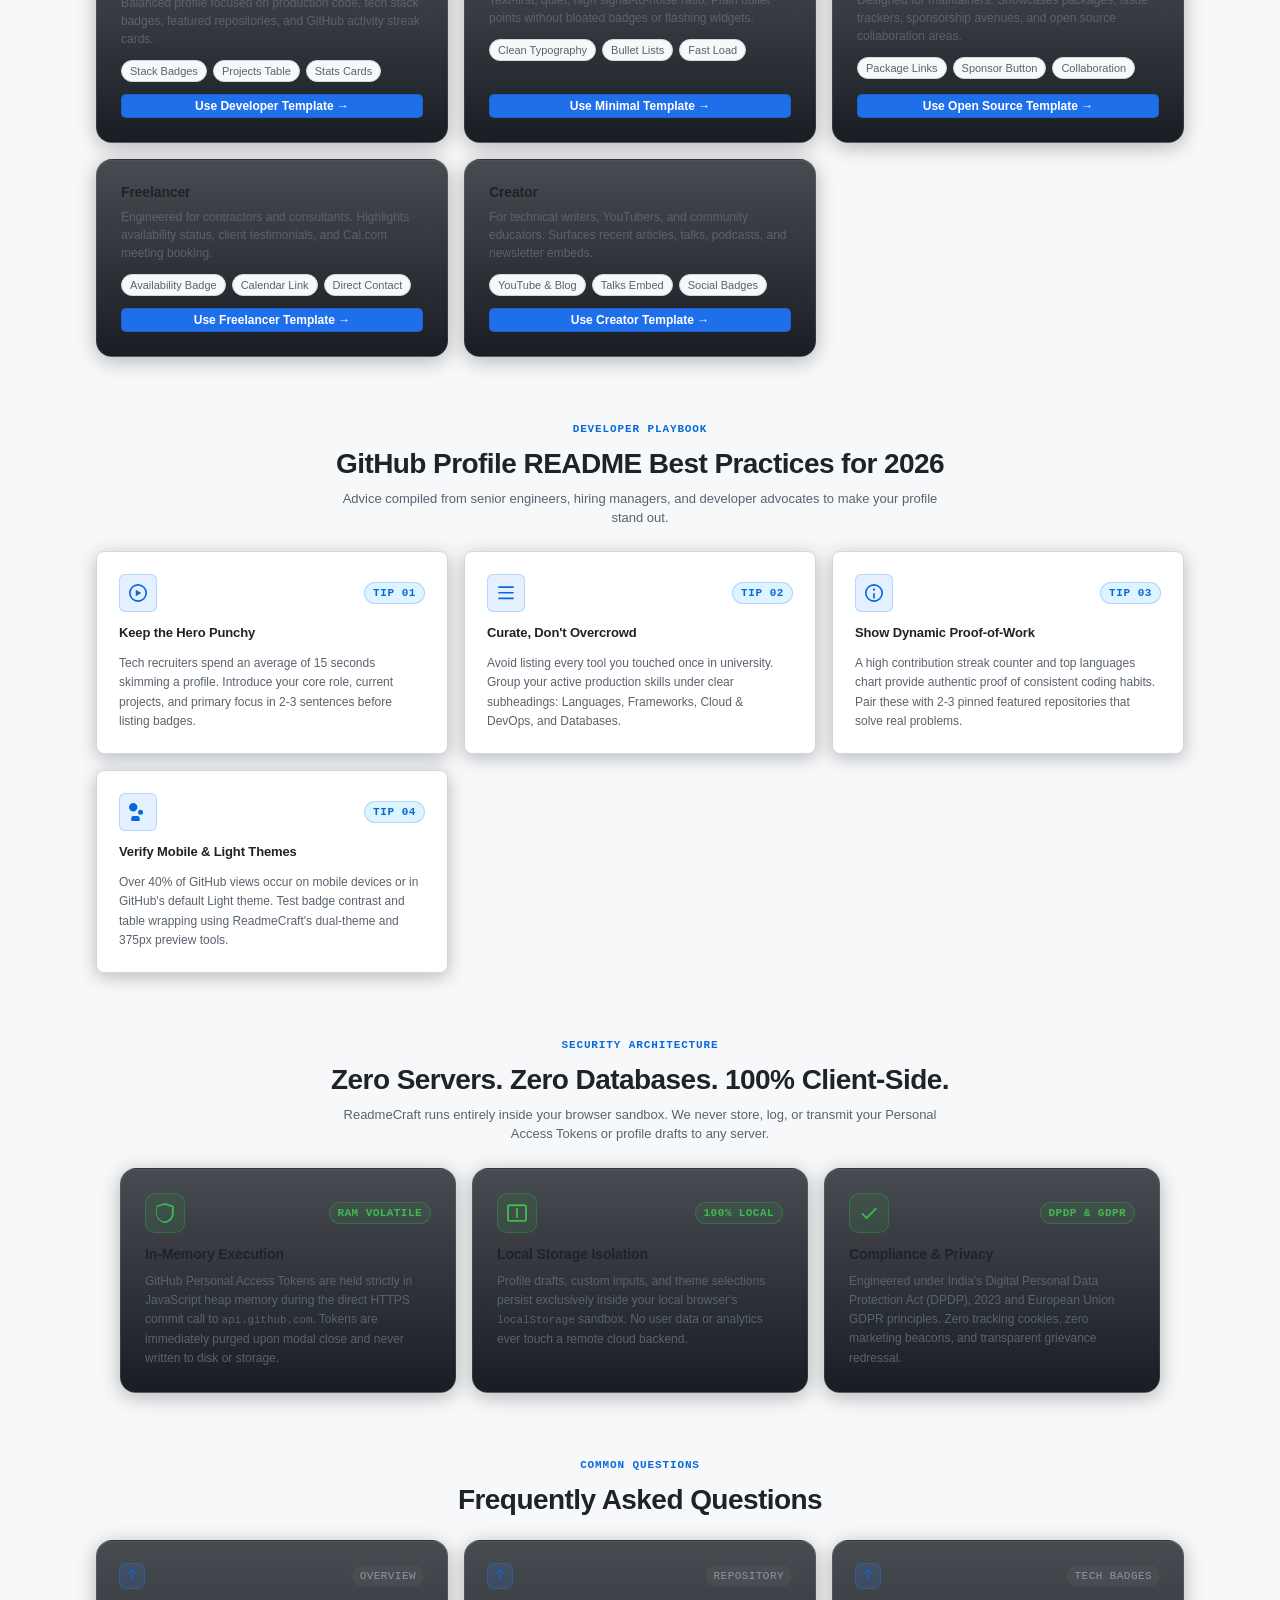
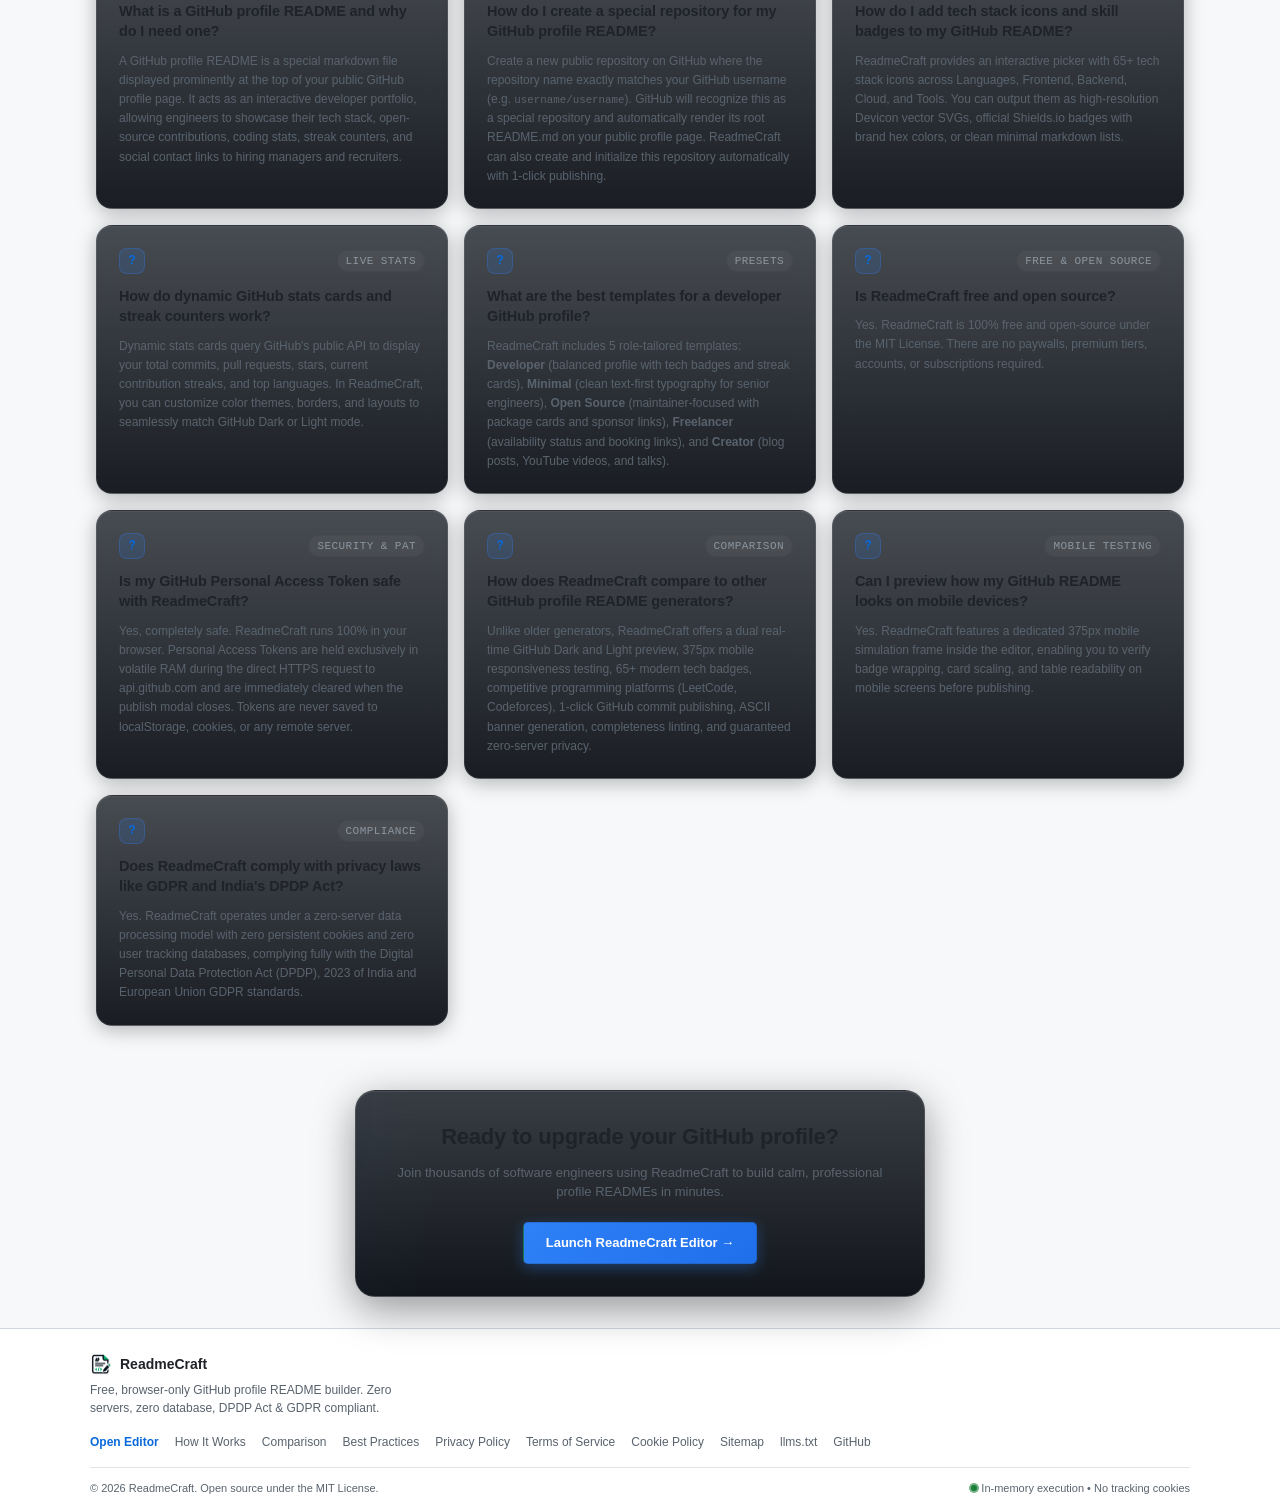
==== commit 68c83ec0: "perf(audit): achieve 100/100 on Performance, Accessibility, Best Practices, SEO and 3/3 Agentic Brow" ====
--- a/index.html
+++ b/index.html
@@ -5,12 +5,25 @@
   <meta name="viewport" content="width=device-width, initial-scale=1.0">
   <meta http-equiv="Content-Security-Policy" content="default-src 'self'; script-src 'self' 'unsafe-inline' https://www.clarity.ms https://scripts.clarity.ms; style-src 'self' 'unsafe-inline'; img-src 'self' data: https: blob: https://c.clarity.ms; connect-src 'self' https://api.github.com https://*.clarity.ms blob:; worker-src 'self' blob:; media-src 'self' blob:; font-src 'self';">
 
-  <!-- Microsoft Clarity -->
+  <!-- Microsoft Clarity (Performance & Cookieless Optimized) -->
   <script type="text/javascript">
     (function(c,l,a,r,i,t,y){
         c[a]=c[a]||function(){(c[a].q=c[a].q||[]).push(arguments)};
-        t=l.createElement(r);t.async=1;t.src="https://www.clarity.ms/tag/"+i;
-        y=l.getElementsByTagName(r)[0];y.parentNode.insertBefore(t,y);
+        c[a]('consent', false);
+        function initClarity() {
+          if (c.__clarityLoaded) return;
+          c.__clarityLoaded = true;
+          t=l.createElement(r);t.async=1;t.src="https://www.clarity.ms/tag/"+i;
+          y=l.getElementsByTagName(r)[0];y.parentNode.insertBefore(t,y);
+        }
+        if ('requestIdleCallback' in window) {
+          requestIdleCallback(function() { setTimeout(initClarity, 4000); });
+        } else {
+          setTimeout(initClarity, 4000);
+        }
+        ['pointerdown', 'keydown', 'scroll'].forEach(function(evt) {
+          window.addEventListener(evt, initClarity, { once: true, passive: true });
+        });
     })(window, document, "clarity", "script", "zfzkhpvnlq");
   </script>
 
@@ -261,6 +274,7 @@
 
   <link rel="icon" type="image/png" href="assets/favicon_dark.png" id="app-favicon">
   <link rel="alternate icon" type="image/png" href="assets/favicon_light.png">
+  <link rel="preconnect" href="https://raw.githubusercontent.com" crossorigin>
 
   <!-- Stylesheets -->
   <link rel="stylesheet" href="src/styles/tokens.css?v=1.2.1">
@@ -269,9 +283,9 @@
   <link rel="stylesheet" href="src/styles/components.css?v=1.2.1">
   <link rel="stylesheet" href="src/styles/animations.css?v=1.2.1">
 
-  <!-- Vendored Libraries (Pinned) -->
-  <script src="vendor/marked-15.0.7.min.js"></script>
-  <script src="vendor/dompurify-3.2.4.min.js"></script>
+  <!-- Vendored Libraries (Deferred for non-blocking rendering) -->
+  <script src="vendor/marked-15.0.7.min.js" defer></script>
+  <script src="vendor/dompurify-3.2.4.min.js" defer></script>
 </head>
 <body>
   <div class="landing-page" id="app">
@@ -282,10 +296,10 @@
 
     <!-- Slim Navigation Bar -->
     <header class="app-header" role="banner">
-      <a href="index.html" class="header-brand" aria-label="ReadmeCraft Home">
-        <img src="assets/horizontal_lockup_white.png" alt="ReadmeCraft" class="brand-logo brand-logo--light" height="26">
-        <img src="assets/horizontal_lockup_dark.png" alt="ReadmeCraft" class="brand-logo brand-logo--dark" height="26">
-        <span class="brand-tag">v1</span>
+      <a href="index.html" class="header-brand" aria-label="ReadmeCraft v1 Home">
+        <img src="assets/horizontal_lockup_white.png" alt="ReadmeCraft" class="brand-logo brand-logo--light" width="83" height="26">
+        <img src="assets/horizontal_lockup_dark.png" alt="ReadmeCraft" class="brand-logo brand-logo--dark" width="97" height="26">
+        <span class="brand-tag" aria-hidden="true">v1</span>
       </a>
 
       <nav class="landing-nav-links" aria-label="Main Navigation">
@@ -383,7 +397,48 @@
 
         <div style="padding: var(--space-6);" id="landing-preview-container" class="preview-dark">
           <article id="landing-preview-body" class="markdown-body">
-            <!-- Rendered via src/ui/landing.js -->
+            <h1>Alex Rivera</h1>
+            <p><strong>Full-Stack &amp; Systems Engineer</strong> • Building resilient distributed architectures.<br>Currently developing high-throughput telemetry pipelines and open-source developer tooling.</p>
+            <hr>
+            <h2>Tech Stack</h2>
+            <p align="left">
+              <img height="32" width="32" alt="TypeScript" src="https://raw.githubusercontent.com/devicons/devicon/master/icons/typescript/typescript-original.svg">
+              <img height="32" width="32" alt="React" src="https://raw.githubusercontent.com/devicons/devicon/master/icons/react/react-original.svg">
+              <img height="32" width="32" alt="Next.js" src="https://raw.githubusercontent.com/devicons/devicon/master/icons/nextjs/nextjs-original.svg">
+              <img height="32" width="32" alt="Go" src="https://raw.githubusercontent.com/devicons/devicon/master/icons/go/go-original.svg">
+              <img height="32" width="32" alt="Rust" src="https://raw.githubusercontent.com/devicons/devicon/master/icons/rust/rust-original.svg">
+              <img height="32" width="32" alt="PostgreSQL" src="https://raw.githubusercontent.com/devicons/devicon/master/icons/postgresql/postgresql-original.svg">
+              <img height="32" width="32" alt="Docker" src="https://raw.githubusercontent.com/devicons/devicon/master/icons/docker/docker-original.svg">
+            </p>
+            <h2>Featured Projects</h2>
+            <table>
+              <thead>
+                <tr>
+                  <th align="left">Repository</th>
+                  <th align="left">Description</th>
+                  <th align="left">Tech</th>
+                </tr>
+              </thead>
+              <tbody>
+                <tr>
+                  <td align="left"><strong>hyper-fetch</strong></td>
+                  <td align="left">Ultra-lightweight HTTP client with automatic retries and zero dependencies.</td>
+                  <td align="left">TypeScript</td>
+                </tr>
+                <tr>
+                  <td align="left"><strong>cli-toolkit</strong></td>
+                  <td align="left">Composable terminal utilities for high-throughput pipeline workflows.</td>
+                  <td align="left">Go</td>
+                </tr>
+              </tbody>
+            </table>
+            <h2>Connect with Me</h2>
+            <p align="left">
+              <a rel="noopener noreferrer" href="https://github.com"><img height="28" width="28" alt="GitHub" src="https://raw.githubusercontent.com/devicons/devicon/master/icons/github/github-original.svg"></a>
+              <a rel="noopener noreferrer" href="https://linkedin.com"><img height="28" width="28" alt="LinkedIn" src="https://raw.githubusercontent.com/rahuldkjain/github-profile-readme-generator/master/src/images/icons/Social/linked-in-alt.svg"></a>
+              <a rel="noopener noreferrer" href="https://x.com"><img height="28" width="28" alt="Twitter" src="https://raw.githubusercontent.com/rahuldkjain/github-profile-readme-generator/master/src/images/icons/Social/twitter.svg"></a>
+              <a rel="noopener noreferrer" href="https://leetcode.com"><img height="28" width="28" alt="LeetCode" src="https://raw.githubusercontent.com/rahuldkjain/github-profile-readme-generator/master/src/images/icons/Social/leet-code.svg"></a>
+            </p>
           </article>
           <textarea id="landing-raw-textarea" class="markdown-source-view" readonly style="display: none; height: 320px;"></textarea>
         </div>
--- a/src/styles/layout.css
+++ b/src/styles/layout.css
@@ -76,7 +76,7 @@
   background-color: var(--color-bg-subtle);
   border: 1px solid var(--color-border-default);
   border-radius: var(--radius-xs);
-  color: var(--color-text-muted);
+  color: var(--color-text-secondary);
   font-family: var(--font-mono);
   font-weight: var(--font-weight-medium);
   letter-spacing: 0.02em;
@@ -219,7 +219,7 @@
   font-weight: var(--font-weight-semibold);
   text-transform: uppercase;
   letter-spacing: 0.05em;
-  color: var(--color-text-muted);
+  color: var(--color-text-secondary);
   font-family: var(--font-mono);
 }
 
@@ -426,7 +426,7 @@
   flex-wrap: wrap;
   gap: var(--space-2);
   font-size: var(--font-size-2xs);
-  color: var(--color-text-muted);
+  color: var(--color-text-secondary);
 }
 
 /* ==========================================================================
@@ -484,7 +484,7 @@
   align-items: center;
   justify-content: center;
   gap: 4px;
-  color: var(--color-text-muted);
+  color: var(--color-text-secondary);
   font-size: var(--font-size-2xs);
   font-family: var(--font-mono);
   overflow: hidden;
--- a/src/styles/components.css
+++ b/src/styles/components.css
@@ -45,13 +45,14 @@
 }
 
 .btn--primary {
-  background-color: var(--color-accent);
+  background-color: #1f6feb;
   color: #ffffff;
+  font-weight: 600;
   border-color: rgba(27, 31, 36, 0.15);
 }
 
 .btn--primary:hover:not(:disabled) {
-  background-color: var(--color-accent-hover);
+  background-color: #1a5fd0;
   border-color: rgba(27, 31, 36, 0.2);
   color: #ffffff;
 }
@@ -113,8 +114,12 @@
 
 .btn-group .btn.active {
   background-color: var(--color-bg-active);
-  color: var(--color-accent);
+  color: #58a6ff;
   font-weight: var(--font-weight-semibold);
+}
+
+[data-theme="light"] .btn-group .btn.active {
+  color: #0969da;
 }
 
 /* Header dropdown & export styles */
@@ -602,13 +607,17 @@
 }
 
 .module-move-btn {
-  color: var(--color-text-muted);
-  padding: 2px;
+  color: var(--color-text-secondary);
+  padding: 4px;
   font-size: var(--font-size-2xs);
   border-radius: var(--radius-xs);
   display: flex;
   align-items: center;
   justify-content: center;
+  min-width: 24px;
+  min-height: 24px;
+  width: 24px;
+  height: 24px;
   background: none;
   border: none;
   cursor: pointer;
@@ -662,7 +671,7 @@
 .quality-badge--high {
   background-color: var(--color-success-subtle);
   border-color: var(--color-success-border);
-  color: var(--color-success);
+  color: #3fb950;
 }
 
 .quality-badge--medium {
